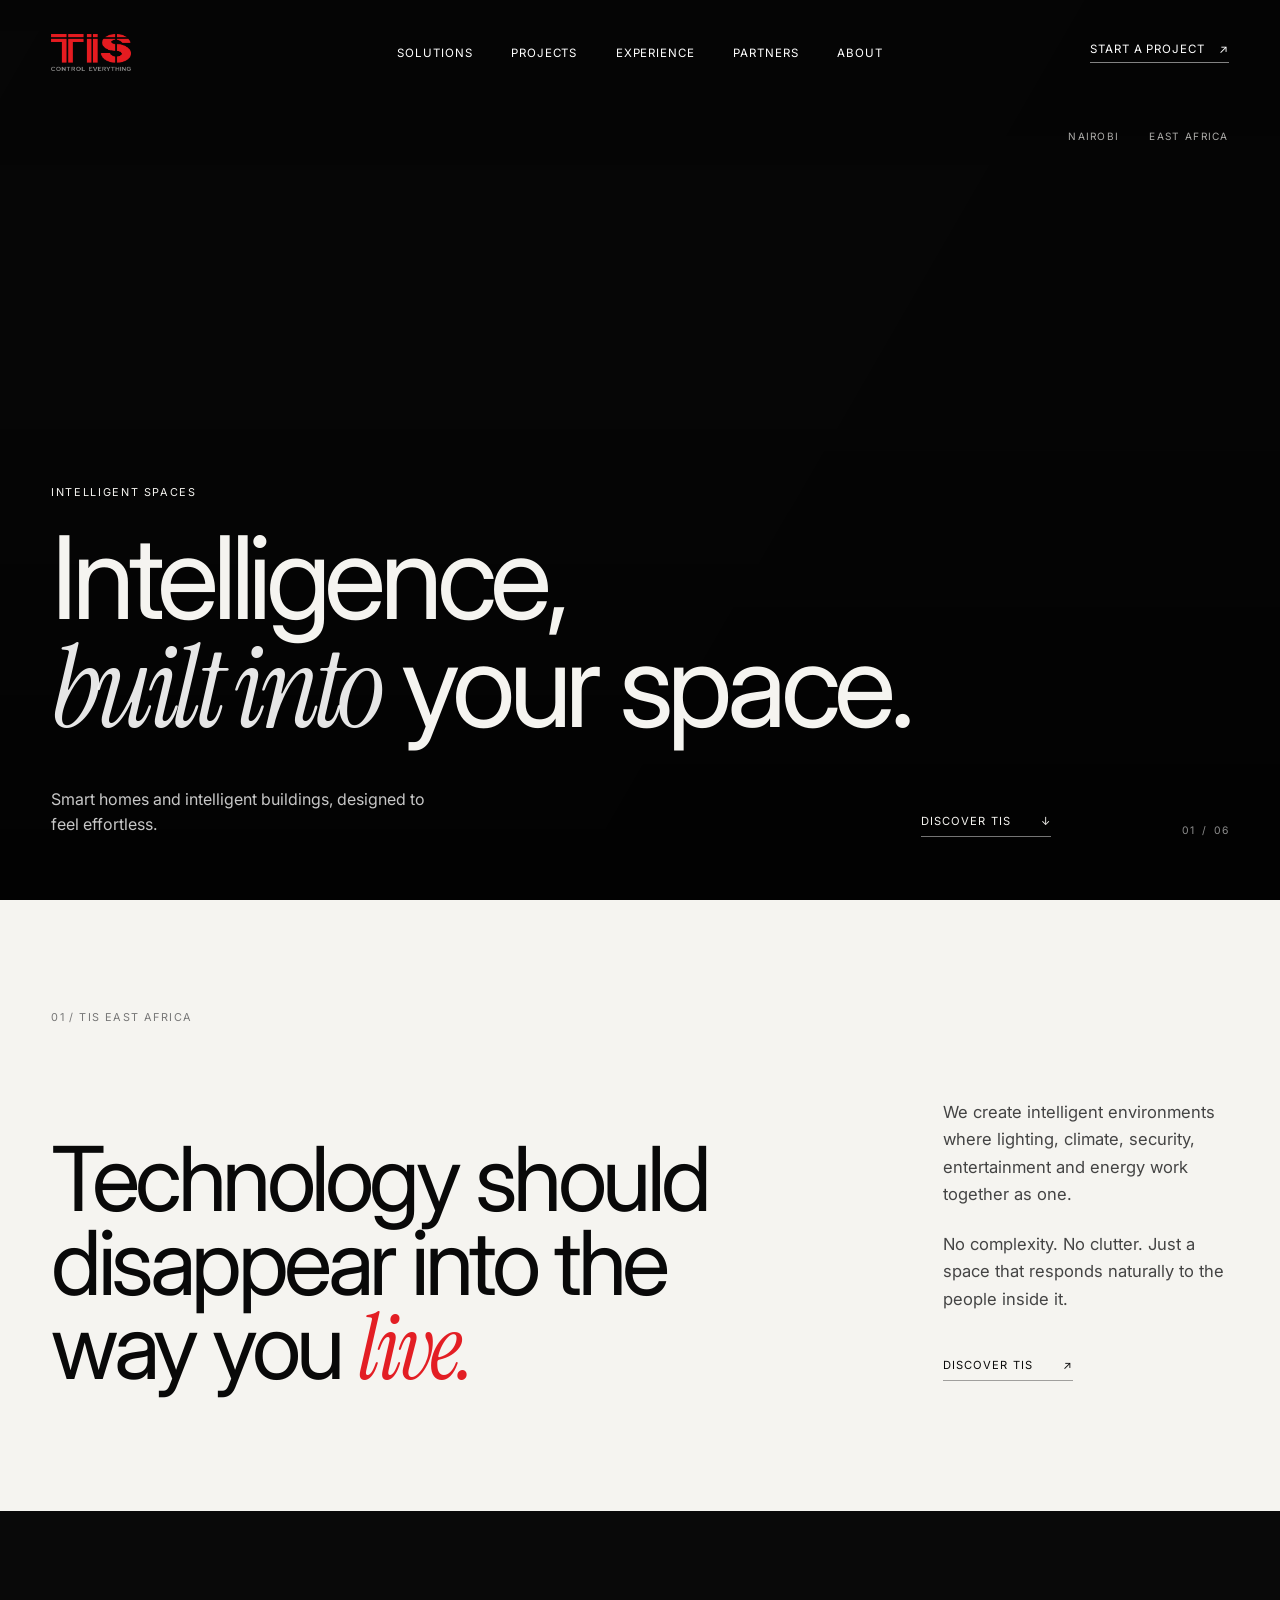
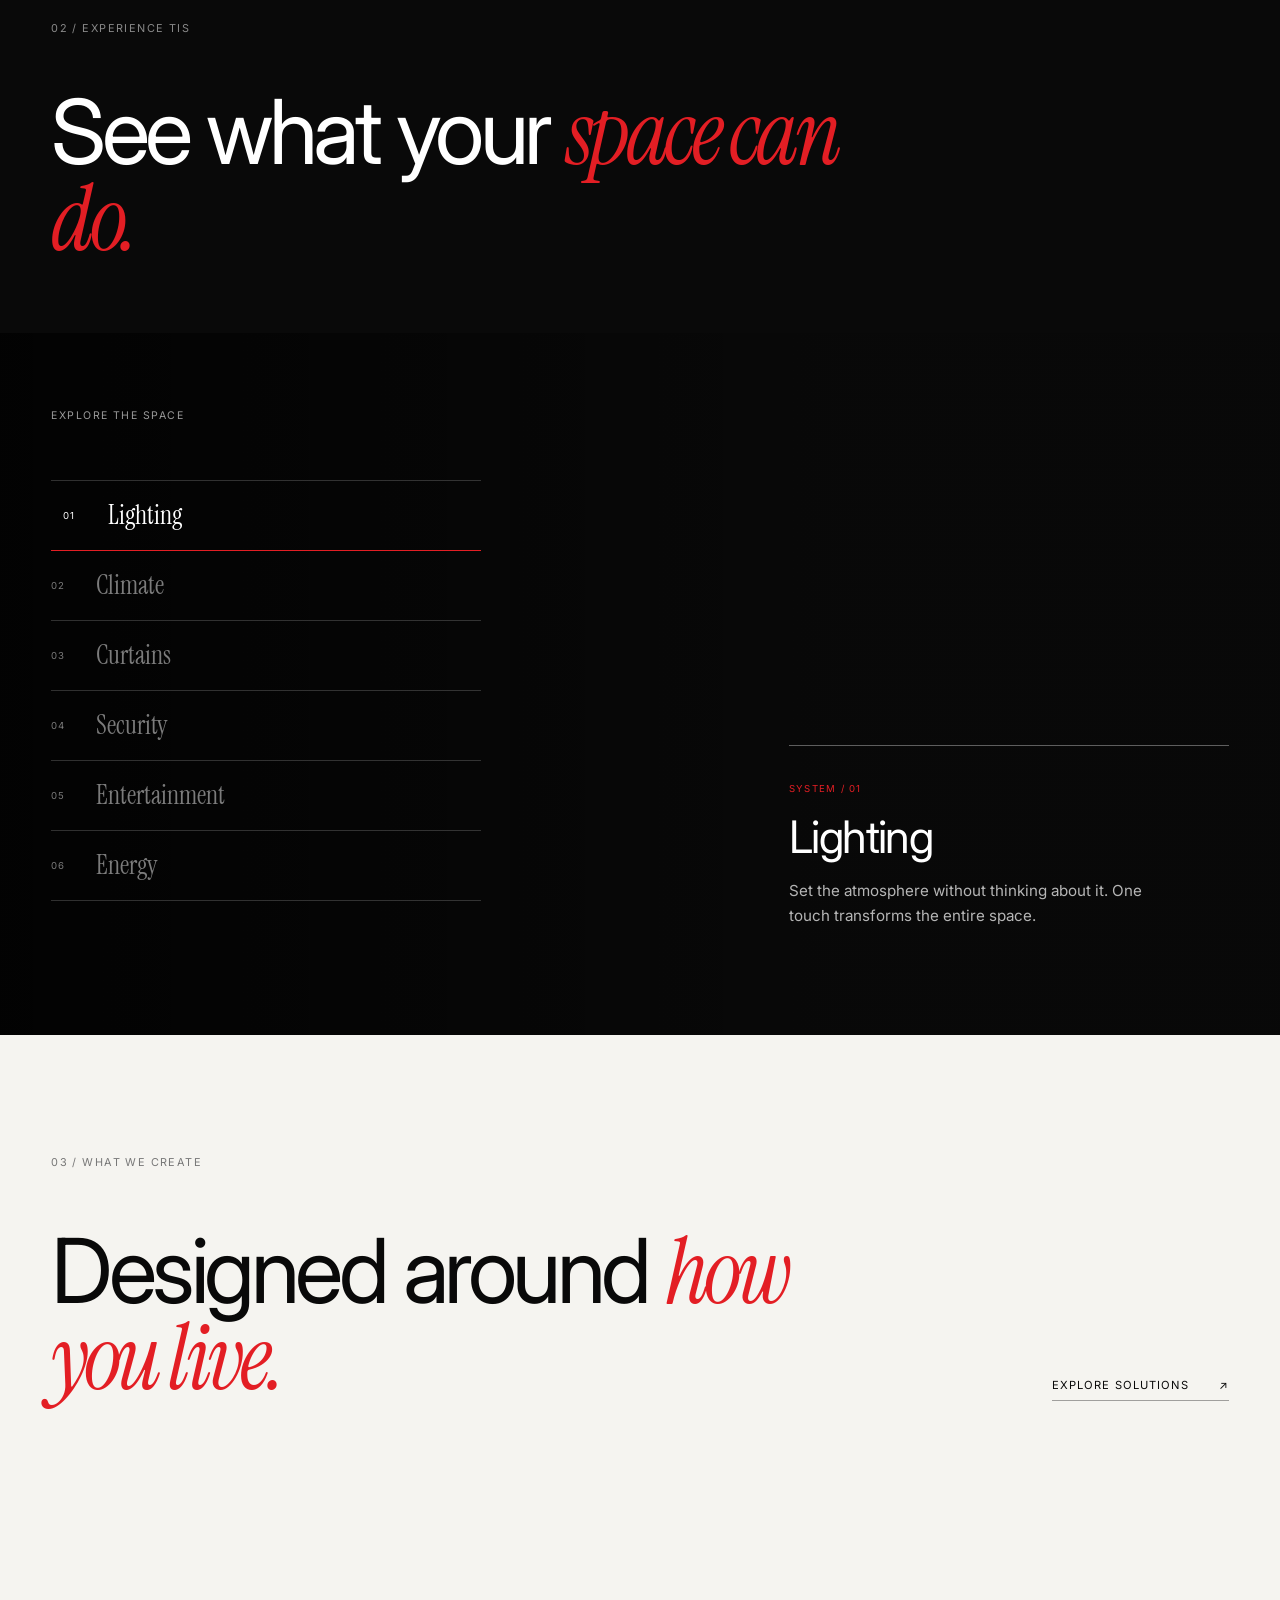
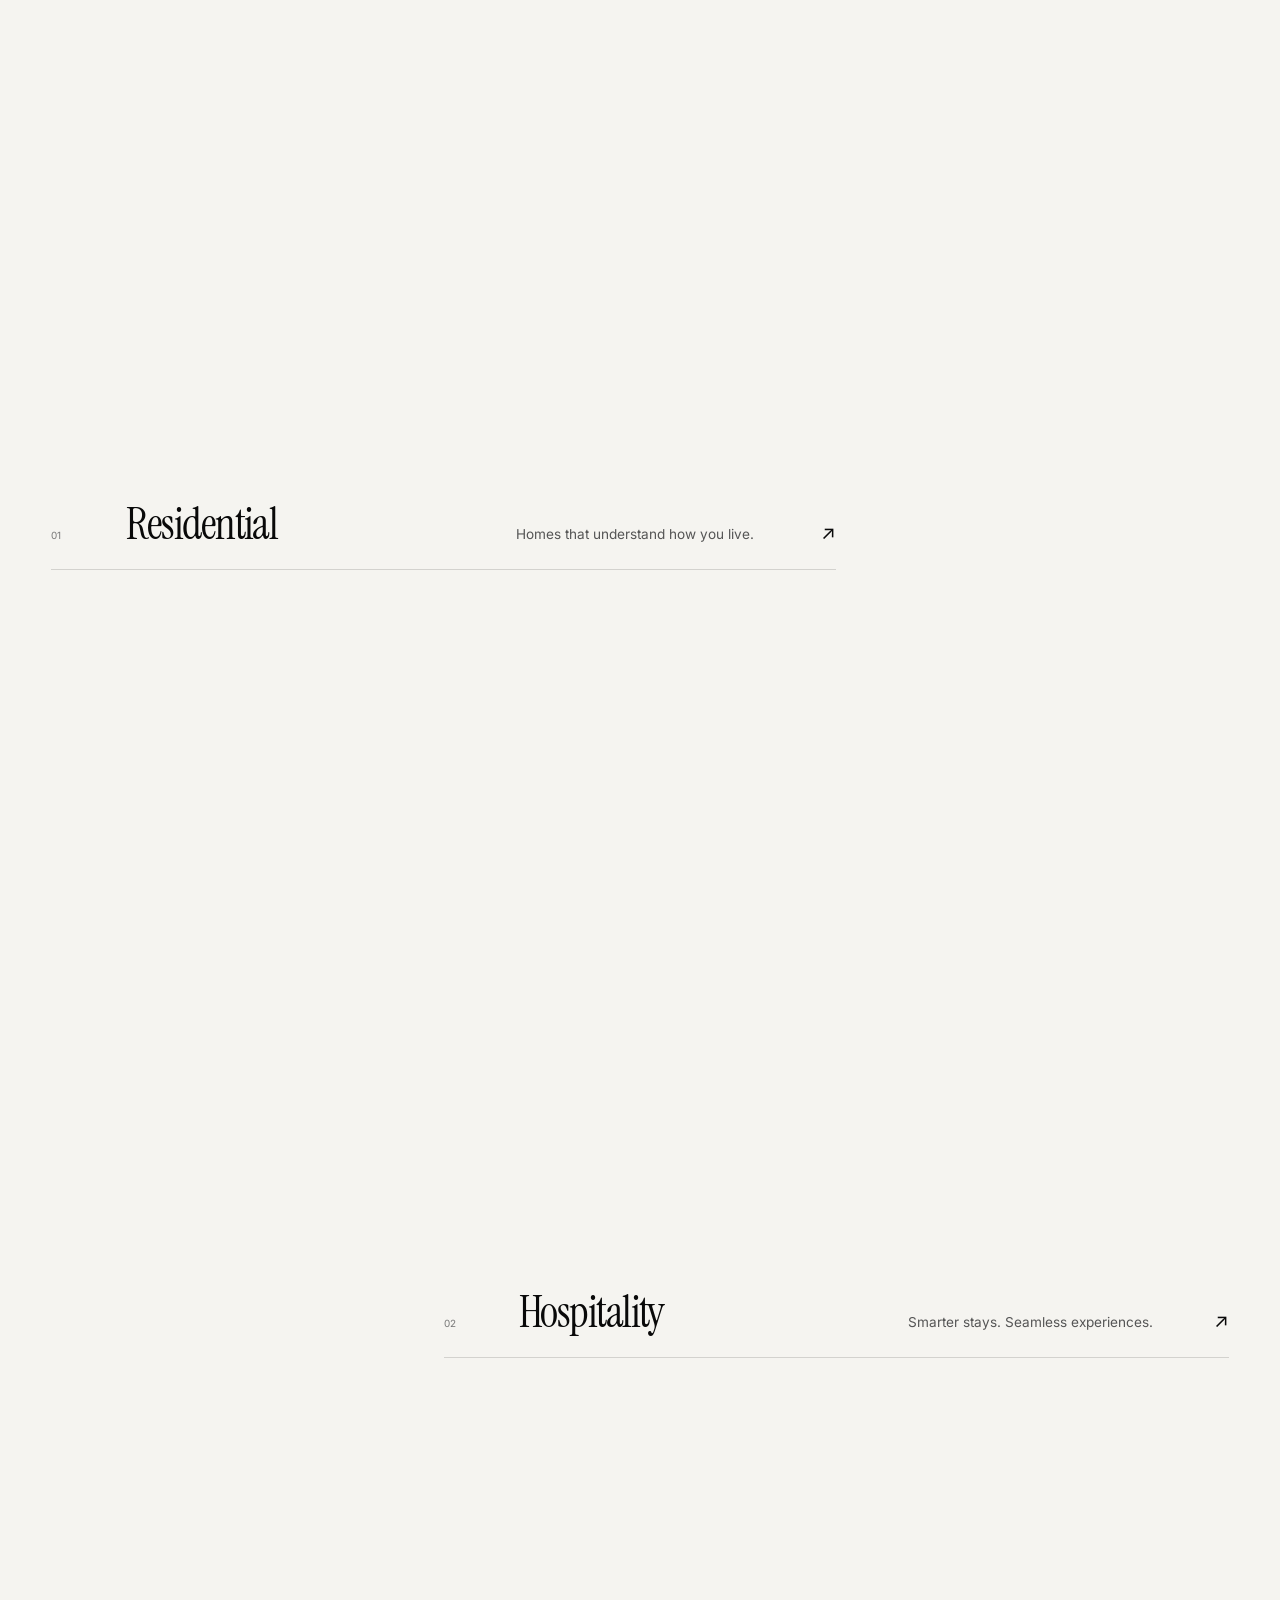
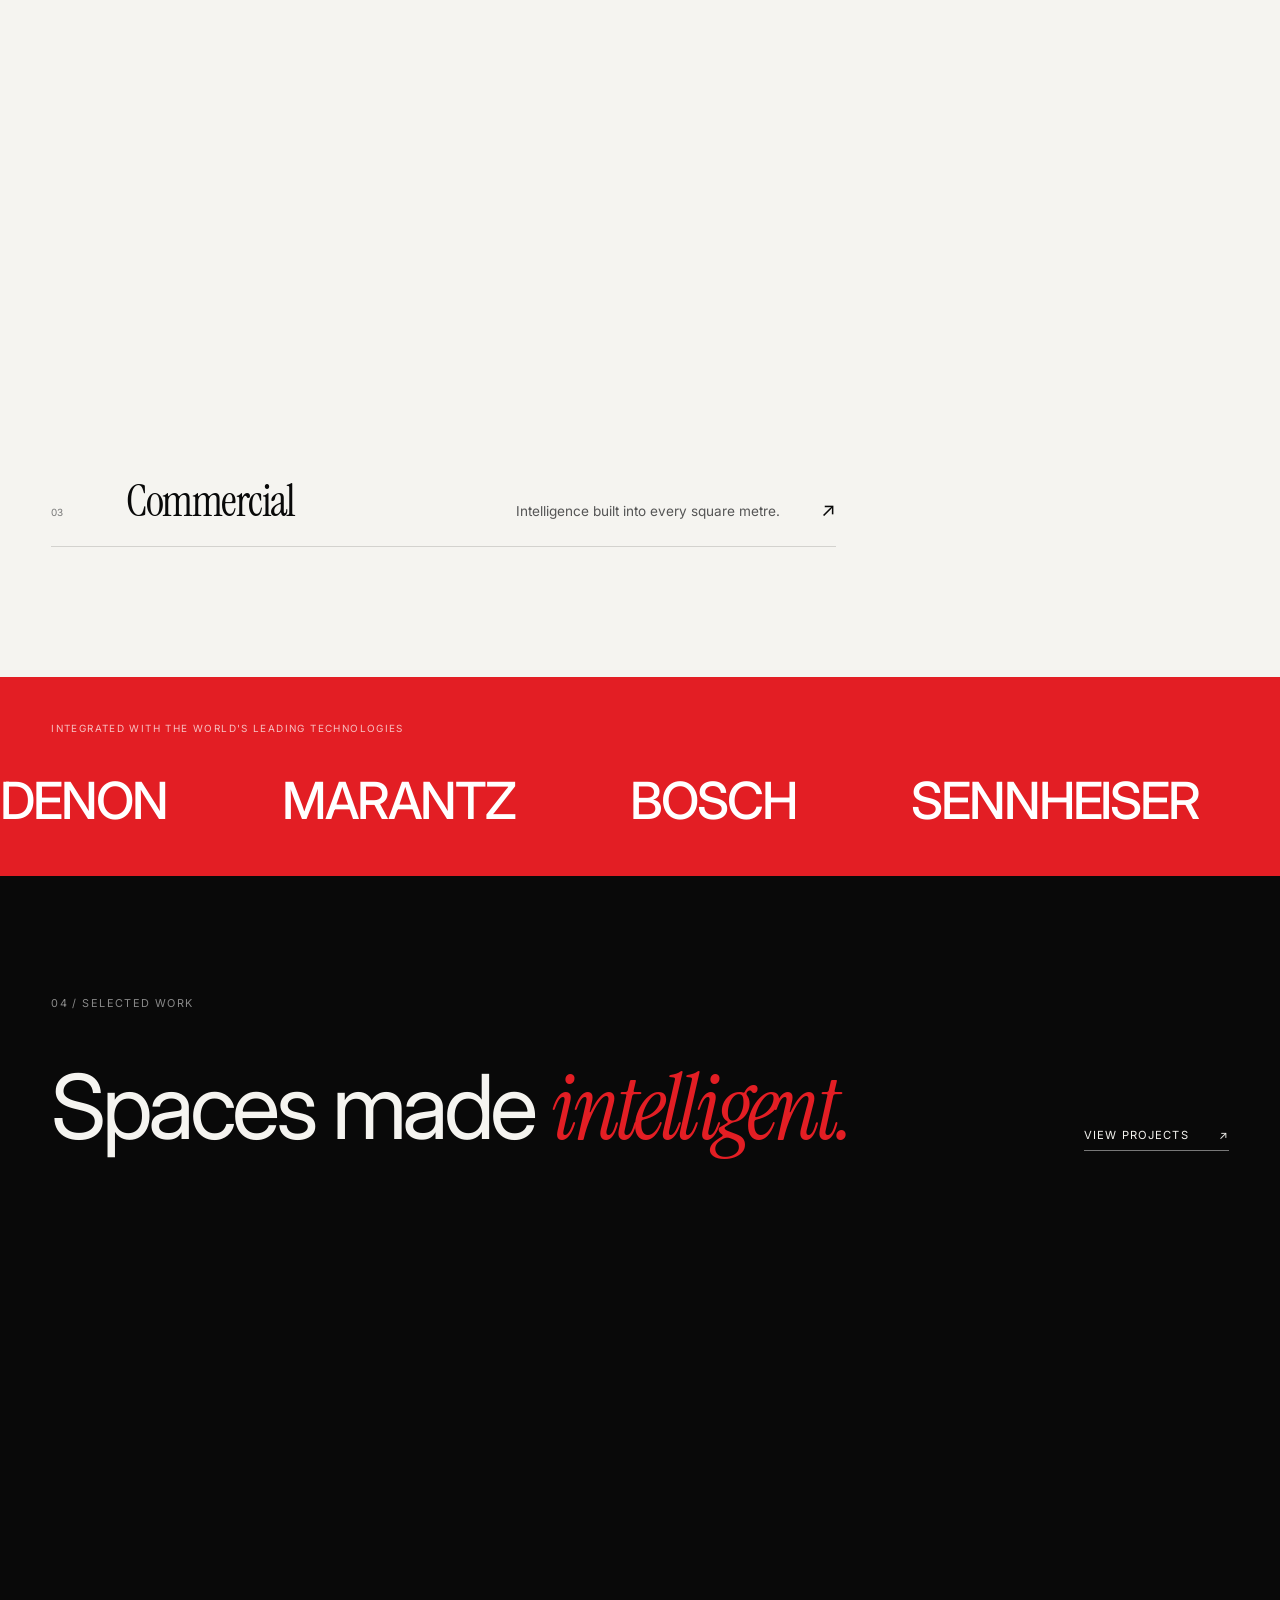
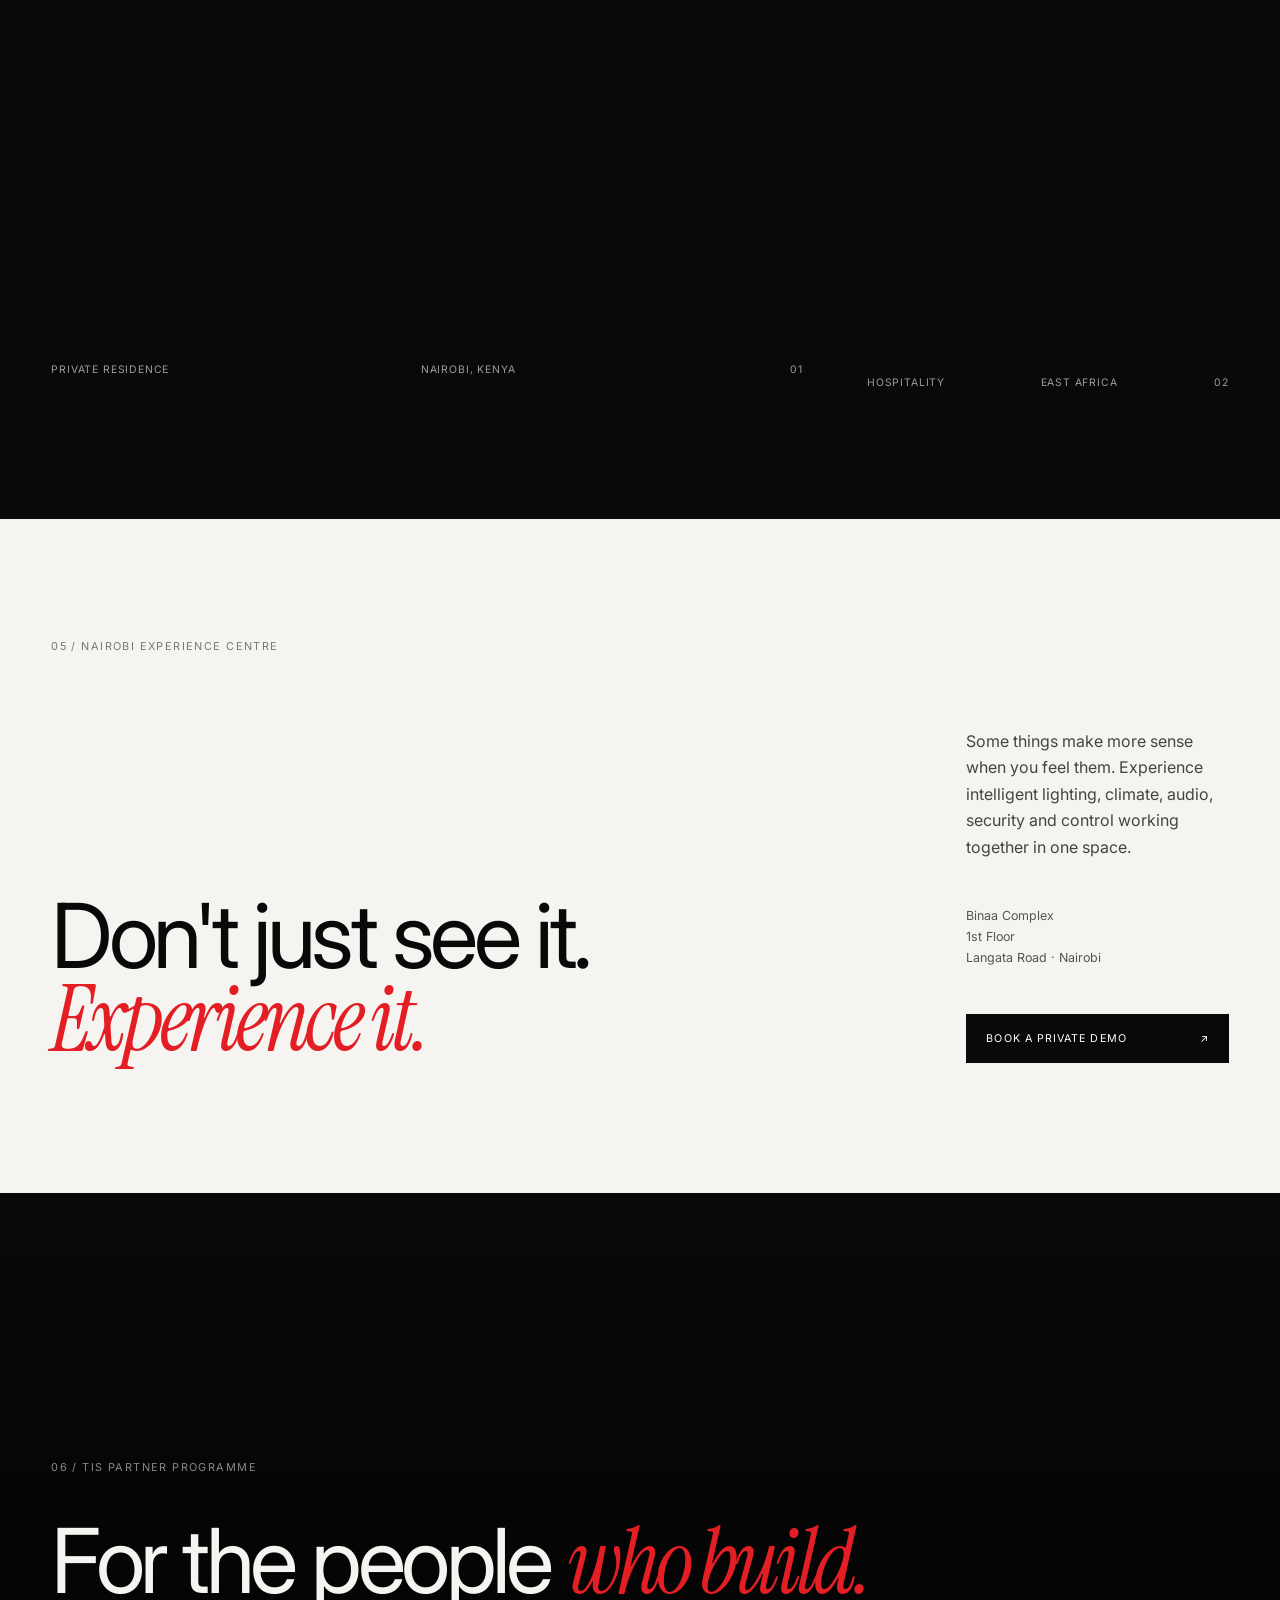
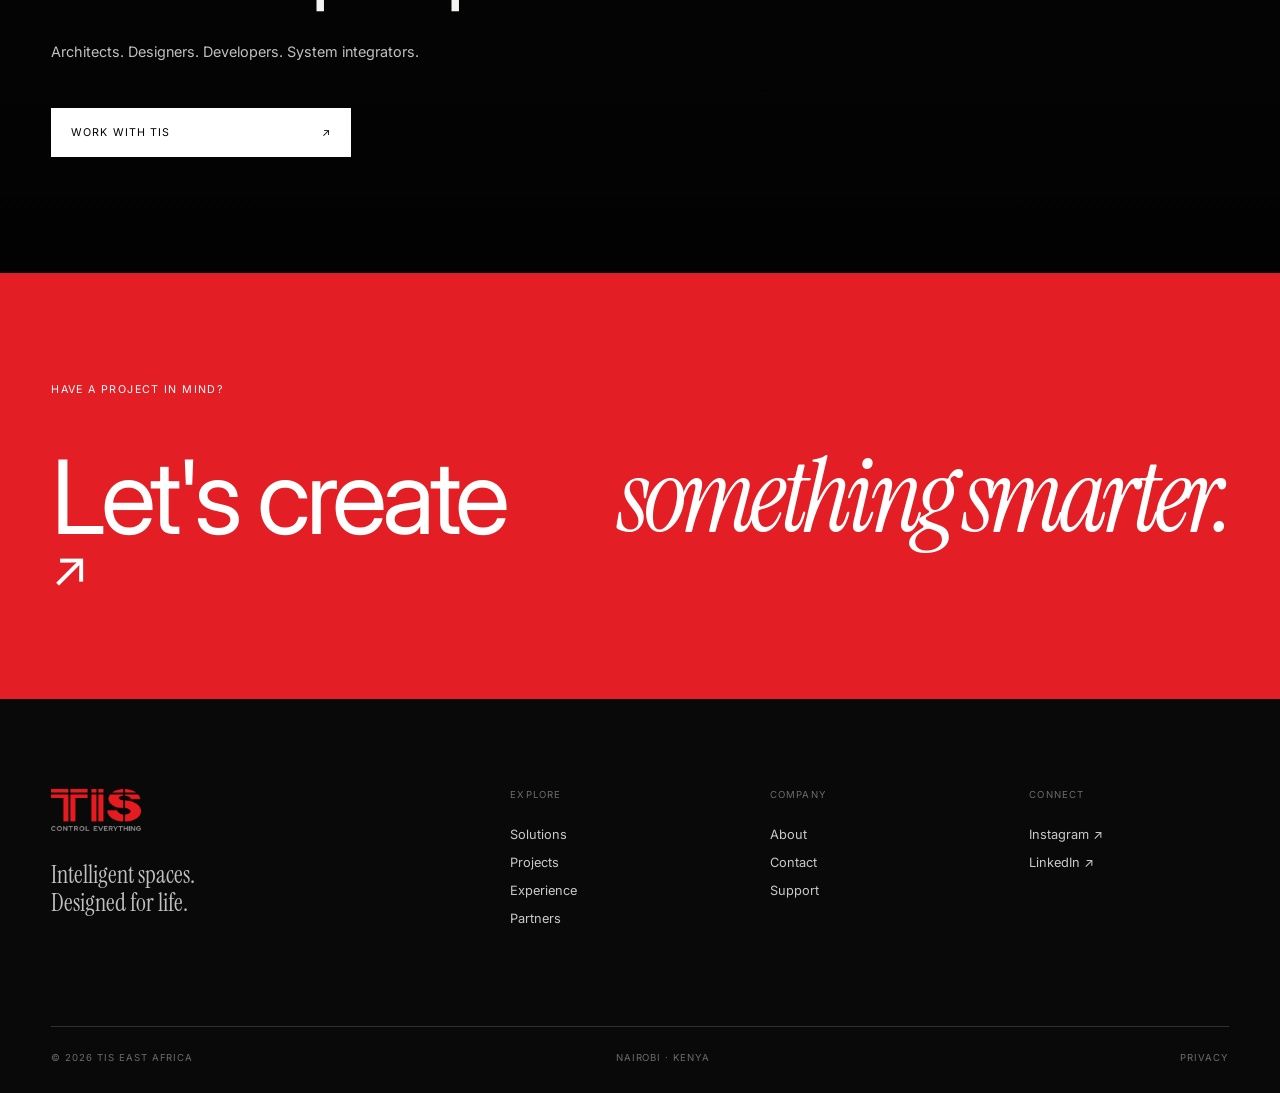
==== html/index.html @ 4579f1d5 "Initial TIS website for review" ====
<!DOCTYPE html>
<html lang="en">

<head>
    <meta charset="UTF-8">
    <meta name="viewport" content="width=device-width, initial-scale=1.0">

    <meta name="description"
        content="TIS East Africa creates intelligent homes, hotels and commercial spaces through seamless smart automation.">

    <title>TIS East Africa — Intelligent Spaces</title>

    <link rel="preconnect" href="https://fonts.googleapis.com">
    <link rel="preconnect" href="https://fonts.gstatic.com" crossorigin>

    <link
        href="https://fonts.googleapis.com/css2?family=Instrument+Serif:ital@0;1&family=Inter:wght@300;400;500;600&display=swap"
        rel="stylesheet">

    <link rel="stylesheet" href="../css/style.css">
</head>

<body>

    <!-- =========================================
         NAVIGATION
    ========================================== -->

    <header class="site-header">

        <a href="index.html" class="brand" aria-label="TIS East Africa home">
            <img src="../images/TIS-Logo.png" alt="TIS">
        </a>

        <nav class="desktop-nav" aria-label="Main navigation">
            <a href="solutions.html">Solutions</a>
            <a href="#projects">Projects</a>
            <a href="#experience">Experience</a>
            <a href="partner.html">Partners</a>
            <a href="about.html">About</a>
        </nav>

        <a href="contact.html" class="nav-contact">
            Start a project
            <span>↗</span>
        </a>

        <button class="menu-button" aria-label="Open menu">
            <span></span>
            <span></span>
        </button>

    </header>


    <main>

        <!-- =========================================
             HERO
        ========================================== -->

        <section class="hero">

            <div class="hero-media">
                <!-- We add the final architectural video/image next -->
            </div>

            <div class="hero-shade"></div>

            <div class="hero-top-label">
                <span>Nairobi</span>
                <span>East Africa</span>
            </div>

            <div class="hero-content">

                <p class="section-tag light">
                    Intelligent spaces
                </p>

                <h1>
                    Intelligence,<br>
                    <em>built into</em> your space.
                </h1>

                <div class="hero-bottom">

                    <p>
                        Smart homes and intelligent buildings,
                        designed to feel effortless.
                    </p>

                    <a href="#intro" class="text-link light-link">
                        Discover TIS
                        <span>↓</span>
                    </a>

                </div>

            </div>

            <div class="hero-index">
                <span>01</span>
                <span>/</span>
                <span>06</span>
            </div>

        </section>


        <!-- =========================================
             INTRO
        ========================================== -->

        <section class="intro section-light" id="intro">

            <div class="section-number">
                01 / TIS EAST AFRICA
            </div>

            <div class="intro-grid">

                <div class="intro-title">
                    <h2>
                        Technology should
                        disappear into the
                        way you <em>live.</em>
                    </h2>
                </div>

                <div class="intro-copy">

                    <p>
                        We create intelligent environments where lighting,
                        climate, security, entertainment and energy work
                        together as one.
                    </p>

                    <p>
                        No complexity. No clutter. Just a space that responds
                        naturally to the people inside it.
                    </p>

                    <a href="about.html" class="text-link dark-link">
                        Discover TIS
                        <span>↗</span>
                    </a>

                </div>

            </div>

        </section>


        <!-- =========================================
             INTERACTIVE EXPERIENCE
        ========================================== -->

        <section class="experience" id="experience">

            <div class="experience-heading">

                <div class="section-number light-number">
                    02 / EXPERIENCE TIS
                </div>

                <h2>
                    See what your
                    <em>space can do.</em>
                </h2>

            </div>

            <div class="experience-stage">

                <div class="experience-background"></div>

                <div class="experience-overlay"></div>

                <div class="experience-interface">

                    <p class="interface-label">
                        Explore the space
                    </p>

                    <div class="system-selector">

                        <button class="system active" data-system="lighting">
                            <span class="system-number">01</span>
                            <span class="system-name">Lighting</span>
                        </button>

                        <button class="system" data-system="climate">
                            <span class="system-number">02</span>
                            <span class="system-name">Climate</span>
                        </button>

                        <button class="system" data-system="curtains">
                            <span class="system-number">03</span>
                            <span class="system-name">Curtains</span>
                        </button>

                        <button class="system" data-system="security">
                            <span class="system-number">04</span>
                            <span class="system-name">Security</span>
                        </button>

                        <button class="system" data-system="entertainment">
                            <span class="system-number">05</span>
                            <span class="system-name">Entertainment</span>
                        </button>

                        <button class="system" data-system="energy">
                            <span class="system-number">06</span>
                            <span class="system-name">Energy</span>
                        </button>

                    </div>

                    <div class="system-info">

                        <span class="system-status">
                            SYSTEM / 01
                        </span>

                        <h3 id="system-title">
                            Lighting
                        </h3>

                        <p id="system-description">
                            Set the atmosphere without thinking about it.
                            One touch transforms the entire space.
                        </p>

                    </div>

                </div>

            </div>

        </section>


        <!-- =========================================
             SOLUTIONS
        ========================================== -->

        <section class="solutions section-light">

            <div class="section-number">
                03 / WHAT WE CREATE
            </div>

            <div class="solutions-heading">

                <h2>
                    Designed around
                    <em>how you live.</em>
                </h2>

                <a href="solutions.html" class="text-link dark-link">
                    Explore solutions
                    <span>↗</span>
                </a>

            </div>


            <div class="solution-list">

                <a href="solutions.html#residential" class="solution-item">

                    <div class="solution-image residential-image"></div>

                    <div class="solution-meta">
                        <span>01</span>

                        <h3>Residential</h3>

                        <p>
                            Homes that understand how you live.
                        </p>

                        <span class="solution-arrow">↗</span>
                    </div>

                </a>


                <a href="solutions.html#hospitality" class="solution-item offset">

                    <div class="solution-image hospitality-image"></div>

                    <div class="solution-meta">
                        <span>02</span>

                        <h3>Hospitality</h3>

                        <p>
                            Smarter stays. Seamless experiences.
                        </p>

                        <span class="solution-arrow">↗</span>
                    </div>

                </a>


                <a href="solutions.html#commercial" class="solution-item">

                    <div class="solution-image commercial-image"></div>

                    <div class="solution-meta">
                        <span>03</span>

                        <h3>Commercial</h3>

                        <p>
                            Intelligence built into every square metre.
                        </p>

                        <span class="solution-arrow">↗</span>
                    </div>

                </a>

            </div>

        </section>


        <!-- =========================================
             PARTNER MARQUEE
        ========================================== -->

        <section class="partner-strip">

            <div class="partner-label">
                Integrated with the world's leading technologies
            </div>

            <div class="marquee">

                <div class="marquee-track">

                    <span>DENON</span>
                    <span>MARANTZ</span>
                    <span>BOSCH</span>
                    <span>SENNHEISER</span>
                    <span>SAMSUNG</span>
                    <span>EXTRON</span>

                    <span>DENON</span>
                    <span>MARANTZ</span>
                    <span>BOSCH</span>
                    <span>SENNHEISER</span>
                    <span>SAMSUNG</span>
                    <span>EXTRON</span>

                </div>

            </div>

        </section>


        <!-- =========================================
             PROJECTS
        ========================================== -->

        <section class="projects" id="projects">

            <div class="projects-header">

                <div>
                    <div class="section-number light-number">
                        04 / SELECTED WORK
                    </div>

                    <h2>
                        Spaces made
                        <em>intelligent.</em>
                    </h2>
                </div>

                <a href="#" class="text-link light-link">
                    View projects
                    <span>↗</span>
                </a>

            </div>


            <div class="project-grid">

                <article class="project-card project-large">

                    <div class="project-image project-one"></div>

                    <div class="project-details">
                        <span>Private Residence</span>
                        <span>Nairobi, Kenya</span>
                        <span>01</span>
                    </div>

                </article>


                <article class="project-card">

                    <div class="project-image project-two"></div>

                    <div class="project-details">
                        <span>Hospitality</span>
                        <span>East Africa</span>
                        <span>02</span>
                    </div>

                </article>

            </div>

        </section>


        <!-- =========================================
             EXPERIENCE CENTRE CTA
        ========================================== -->

        <section class="visit section-light">

            <div class="visit-label">
                05 / NAIROBI EXPERIENCE CENTRE
            </div>

            <div class="visit-content">

                <h2>
                    Don't just see it.
                    <em>Experience it.</em>
                </h2>

                <div class="visit-details">

                    <p>
                        Some things make more sense when you feel them.
                        Experience intelligent lighting, climate, audio,
                        security and control working together in one space.
                    </p>

                    <div class="address">
                        <span>Binaa Complex</span>
                        <span>1st Floor</span>
                        <span>Langata Road · Nairobi</span>
                    </div>

                    <a href="contact.html" class="button-dark">
                        Book a private demo
                        <span>↗</span>
                    </a>

                </div>

            </div>

        </section>


        <!-- =========================================
             PARTNER PROGRAMME
        ========================================== -->

        <section class="partner-cta">

            <div class="partner-cta-bg"></div>
            <div class="partner-cta-shade"></div>

            <div class="partner-cta-content">

                <div class="section-number light-number">
                    06 / TIS PARTNER PROGRAMME
                </div>

                <h2>
                    For the people
                    <em>who build.</em>
                </h2>

                <p>
                    Architects. Designers. Developers.
                    System integrators.
                </p>

                <a href="partner.html" class="button-light">
                    Work with TIS
                    <span>↗</span>
                </a>

            </div>

        </section>


        <!-- =========================================
             FINAL CTA
        ========================================== -->

        <section class="final-cta">

            <p>Have a project in mind?</p>

            <a href="contact.html">
                Let's create
                <em>something smarter.</em>
                <span>↗</span>
            </a>

        </section>

    </main>


    <!-- =========================================
         FOOTER
    ========================================== -->

    <footer>

        <div class="footer-top">

            <div class="footer-brand">
                <img src="../images/TIS-Logo.png" alt="TIS">

                <p>
                    Intelligent spaces.<br>
                    Designed for life.
                </p>
            </div>

            <div class="footer-column">
                <span>Explore</span>

                <a href="solutions.html">Solutions</a>
                <a href="#projects">Projects</a>
                <a href="#experience">Experience</a>
                <a href="partner.html">Partners</a>
            </div>

            <div class="footer-column">
                <span>Company</span>

                <a href="about.html">About</a>
                <a href="contact.html">Contact</a>
                <a href="support.html">Support</a>
            </div>

            <div class="footer-column">
                <span>Connect</span>

                <a href="#">Instagram ↗</a>
                <a href="#">LinkedIn ↗</a>
            </div>

        </div>

        <div class="footer-bottom">

            <span>© 2026 TIS East Africa</span>

            <span>Nairobi · Kenya</span>

            <a href="#">Privacy</a>

        </div>

    </footer>


    <script src="../js/script.js"></script>

</body>

</html>
---- css/style.css ----
/* =========================================================
   TIS EAST AFRICA
   Main Stylesheet
========================================================= */

:root {
    --red: #e31e24;
    --black: #090909;
    --charcoal: #121212;
    --white: #f5f4f0;
    --pure-white: #ffffff;
    --grey: #999b98;
    --line-dark: rgba(0, 0, 0, 0.14);
    --line-light: rgba(255, 255, 255, 0.16);

    --serif: "Instrument Serif", Georgia, serif;
    --sans: "Inter", Arial, sans-serif;

    --page-padding: clamp(24px, 4vw, 72px);
}


/* =========================================================
   RESET
========================================================= */

* {
    margin: 0;
    padding: 0;
    box-sizing: border-box;
}

html {
    scroll-behavior: smooth;
}

body {
    background: var(--black);
    color: var(--white);
    font-family: var(--sans);
    font-weight: 400;
    overflow-x: hidden;
}

a {
    color: inherit;
    text-decoration: none;
}

button {
    font: inherit;
}

img {
    display: block;
    max-width: 100%;
}

::selection {
    background: var(--red);
    color: white;
}


/* =========================================================
   TYPOGRAPHY
========================================================= */

h1,
h2,
h3 {
    font-weight: 400;
    line-height: 0.94;
}

h1 {
    font-size: clamp(4.4rem, 9vw, 10rem);
    letter-spacing: -0.055em;
}

h2 {
    font-size: clamp(3.6rem, 7vw, 8rem);
    letter-spacing: -0.05em;
}

h3 {
    font-size: clamp(2rem, 3.5vw, 4.5rem);
    letter-spacing: -0.035em;
}

h1 em,
h2 em,
h3 em,
.final-cta em {
    font-family: var(--serif);
    font-weight: 400;
}

.section-number {
    font-size: 0.68rem;
    text-transform: uppercase;
    letter-spacing: 0.13em;
    color: #777;
}

.light-number {
    color: rgba(255, 255, 255, 0.52);
}


/* =========================================================
   NAVIGATION
========================================================= */

.site-header {
    position: absolute;
    top: 0;
    left: 0;
    width: 100%;
    height: 105px;

    display: grid;
    grid-template-columns: 1fr auto 1fr;
    align-items: center;

    padding: 0 var(--page-padding);

    z-index: 100;
    color: white;
}

.brand {
    width: 80px;
    position: relative;
    z-index: 2;
}

.brand img {
    width: 100%;
    height: auto;
}

.desktop-nav {
    display: flex;
    align-items: center;
    gap: clamp(25px, 3vw, 48px);
}

.desktop-nav a,
.nav-contact {
    font-size: 0.72rem;
    text-transform: uppercase;
    letter-spacing: 0.08em;
}

.desktop-nav a {
    position: relative;
}

.desktop-nav a::after {
    content: "";
    position: absolute;
    left: 0;
    bottom: -6px;

    width: 100%;
    height: 1px;

    background: white;

    transform: scaleX(0);
    transform-origin: right;

    transition: transform 0.35s ease;
}

.desktop-nav a:hover::after {
    transform: scaleX(1);
    transform-origin: left;
}

.nav-contact {
    justify-self: end;

    display: flex;
    align-items: center;
    gap: 14px;

    padding-bottom: 6px;
    border-bottom: 1px solid rgba(255, 255, 255, 0.5);
}

.nav-contact span {
    transition: transform 0.3s ease;
}

.nav-contact:hover span {
    transform: translate(3px, -3px);
}

.menu-button {
    display: none;
}


/* =========================================================
   HERO
========================================================= */

.hero {
    position: relative;
    height: 100svh;
    min-height: 720px;

    display: flex;
    align-items: flex-end;

    overflow: hidden;
}

.hero-media {
    position: absolute;
    inset: 0;

    /*
        Temporary background.

        We'll replace this with your proper
        architectural hero image/video.
    */

    background:
        linear-gradient(120deg,
            rgba(0, 0, 0, 0.1),
            rgba(0, 0, 0, 0.3)),
        url("https://images.unsplash.com/photo-1600607687939-ce8a6c25118c?auto=format&fit=crop&w=2200&q=90");

    background-size: cover;
    background-position: center;

    transform: scale(1.04);

    animation: heroReveal 1.8s cubic-bezier(.22, .8, .24, 1) forwards;
}

@keyframes heroReveal {
    from {
        transform: scale(1.12);
        filter: brightness(0.5);
    }

    to {
        transform: scale(1.04);
        filter: brightness(1);
    }
}

.hero-shade {
    position: absolute;
    inset: 0;

    background:
        linear-gradient(to bottom,
            rgba(0, 0, 0, 0.28) 0%,
            rgba(0, 0, 0, 0.02) 35%,
            rgba(0, 0, 0, 0.65) 100%);
}

.hero-top-label {
    position: absolute;
    top: 130px;
    right: var(--page-padding);

    display: flex;
    gap: 30px;

    font-size: 0.63rem;
    text-transform: uppercase;
    letter-spacing: 0.13em;

    opacity: 0.7;
}

.hero-content {
    position: relative;
    z-index: 2;

    width: 100%;
    padding:
        0 var(--page-padding) clamp(50px, 7vh, 90px);
}

.section-tag {
    margin-bottom: 24px;

    font-size: 0.68rem;
    text-transform: uppercase;
    letter-spacing: 0.15em;
}

.hero h1 {
    max-width: 1200px;
}

.hero h1 em {
    color: rgba(255, 255, 255, 0.9);
}

.hero-bottom {
    margin-top: clamp(30px, 5vh, 70px);

    display: flex;
    align-items: flex-end;
    justify-content: space-between;

    max-width: 1000px;
}

.hero-bottom p {
    width: min(390px, 100%);

    font-size: clamp(1rem, 1.25vw, 1.25rem);
    line-height: 1.55;

    color: rgba(255, 255, 255, 0.78);
}

.hero-index {
    position: absolute;
    right: var(--page-padding);
    bottom: clamp(50px, 7vh, 90px);

    z-index: 2;

    display: flex;
    gap: 7px;

    font-size: 0.65rem;
    letter-spacing: 0.1em;

    color: rgba(255, 255, 255, 0.55);
}


/* =========================================================
   LINKS
========================================================= */

.text-link {
    display: inline-flex;
    align-items: center;
    gap: 30px;

    width: fit-content;

    padding-bottom: 8px;

    font-size: 0.7rem;
    text-transform: uppercase;
    letter-spacing: 0.1em;

    border-bottom: 1px solid;
}

.text-link span {
    transition: transform 0.3s ease;
}

.text-link:hover span {
    transform: translate(4px, -3px);
}

.light-link {
    border-color: rgba(255, 255, 255, 0.45);
}

.dark-link {
    border-color: rgba(0, 0, 0, 0.35);
}


/* =========================================================
   LIGHT SECTION
========================================================= */

.section-light {
    background: var(--white);
    color: var(--black);
}


/* =========================================================
   INTRO
========================================================= */

.intro {
    padding:
        clamp(100px, 12vw, 190px) var(--page-padding);
}

.intro-grid {
    margin-top: clamp(80px, 10vw, 150px);

    display: grid;
    grid-template-columns: minmax(0, 1.6fr) minmax(280px, 0.6fr);

    gap: 10vw;
    align-items: end;
}

.intro-title h2 {
    max-width: 900px;
}

.intro-title em {
    color: var(--red);
}

.intro-copy {
    padding-bottom: 10px;
}

.intro-copy p {
    font-size: clamp(1rem, 1.3vw, 1.25rem);
    line-height: 1.65;

    color: #444;
}

.intro-copy p+p {
    margin-top: 22px;
}

.intro-copy .text-link {
    margin-top: 45px;
}


/* =========================================================
   INTERACTIVE EXPERIENCE
========================================================= */

.experience {
    padding-top: clamp(100px, 11vw, 180px);

    background: var(--black);
    color: white;
}

.experience-heading {
    padding: 0 var(--page-padding);
}

.experience-heading h2 {
    margin-top: clamp(50px, 6vw, 90px);
    margin-bottom: clamp(70px, 8vw, 120px);

    max-width: 850px;
}

.experience-heading em {
    color: var(--red);
}

.experience-stage {
    position: relative;

    height: min(850px, 85vh);
    min-height: 650px;

    overflow: hidden;
}

.experience-background {
    position: absolute;
    inset: 0;

    background:
        url("https://images.unsplash.com/photo-1600566753086-00f18fb6b3ea?auto=format&fit=crop&w=2200&q=90") center / cover no-repeat;

    transition:
        filter 0.8s ease,
        transform 1.2s cubic-bezier(.2, .8, .2, 1);

    transform: scale(1.02);
}

.experience-stage:hover .experience-background {
    transform: scale(1.045);
}

.experience-overlay {
    position: absolute;
    inset: 0;

    background:
        linear-gradient(90deg,
            rgba(0, 0, 0, 0.75),
            rgba(0, 0, 0, 0.08) 65%);
}

.experience-interface {
    position: relative;
    z-index: 2;

    height: 100%;

    padding: clamp(50px, 6vw, 90px) var(--page-padding);

    display: grid;
    grid-template-columns: minmax(280px, 0.7fr) 1fr;
    grid-template-rows: auto 1fr;
}

.interface-label {
    grid-column: 1 / -1;

    font-size: 0.66rem;
    text-transform: uppercase;
    letter-spacing: 0.14em;

    color: rgba(255, 255, 255, 0.6);
}

.system-selector {
    align-self: center;

    width: min(430px, 100%);
}

.system {
    width: 100%;

    display: grid;
    grid-template-columns: 45px 1fr;

    align-items: center;

    padding: 18px 0;

    color: rgba(255, 255, 255, 0.48);

    background: none;
    border: 0;
    border-bottom: 1px solid rgba(255, 255, 255, 0.18);

    text-align: left;

    cursor: pointer;

    transition:
        color 0.35s ease,
        padding-left 0.35s ease;
}

.system:first-child {
    border-top: 1px solid rgba(255, 255, 255, 0.18);
}

.system:hover,
.system.active {
    color: white;
    padding-left: 12px;
}

.system.active {
    border-bottom-color: var(--red);
}

.system-number {
    font-size: 0.6rem;
    letter-spacing: 0.1em;
}

.system-name {
    font-family: var(--serif);
    font-size: clamp(1.5rem, 2vw, 2.3rem);
}

.system-info {
    align-self: end;
    justify-self: end;

    width: min(440px, 100%);

    padding: 30px 0;

    border-top: 1px solid rgba(255, 255, 255, 0.35);
}

.system-status {
    font-size: 0.6rem;
    text-transform: uppercase;
    letter-spacing: 0.13em;

    color: var(--red);
}

.system-info h3 {
    margin: 20px 0;
}

.system-info p {
    max-width: 380px;

    line-height: 1.65;
    font-size: 0.95rem;

    color: rgba(255, 255, 255, 0.7);
}


/* =========================================================
   SOLUTIONS
========================================================= */

.solutions {
    padding:
        clamp(110px, 13vw, 210px) var(--page-padding);
}

.solutions-heading {
    margin-top: clamp(55px, 7vw, 110px);

    display: flex;
    justify-content: space-between;
    align-items: flex-end;

    gap: 40px;
}

.solutions-heading h2 {
    max-width: 800px;
}

.solutions-heading em {
    color: var(--red);
}

.solution-list {
    margin-top: clamp(100px, 12vw, 180px);

    display: grid;
    grid-template-columns: repeat(12, 1fr);

    row-gap: clamp(100px, 12vw, 180px);
}

.solution-item {
    grid-column: 1 / 9;

    display: block;
}

.solution-item.offset {
    grid-column: 5 / 13;
}

.solution-image {
    height: clamp(430px, 55vw, 760px);

    background-size: cover;
    background-position: center;

    overflow: hidden;

    transition: transform 0.7s ease;
}

.solution-item:hover .solution-image {
    transform: scale(0.985);
}

.residential-image {
    background-image:
        url("https://images.unsplash.com/photo-1600607687920-4e2a09cf159d?auto=format&fit=crop&w=1800&q=90");
}

.hospitality-image {
    background-image:
        url("https://images.unsplash.com/photo-1566073771259-6a8506099945?auto=format&fit=crop&w=1800&q=90");
}

.commercial-image {
    background-image:
        url("https://images.unsplash.com/photo-1497366754035-f200968a6e72?auto=format&fit=crop&w=1800&q=90");
}

.solution-meta {
    display: grid;
    grid-template-columns: 50px 1.3fr 1fr auto;

    align-items: baseline;

    gap: 25px;

    padding: 24px 0;

    border-bottom: 1px solid var(--line-dark);
}

.solution-meta>span:first-child {
    font-size: 0.62rem;
    color: #777;
}

.solution-meta h3 {
    font-family: var(--serif);
    font-size: clamp(2rem, 3.4vw, 4rem);
}

.solution-meta p {
    font-size: 0.85rem;
    line-height: 1.5;

    color: #555;
}

.solution-arrow {
    font-size: 1.2rem;

    transition: transform 0.3s ease;
}

.solution-item:hover .solution-arrow {
    transform: translate(5px, -5px);
}


/* =========================================================
   PARTNER MARQUEE
========================================================= */

.partner-strip {
    padding: 45px 0;

    background: var(--red);
    color: white;

    overflow: hidden;
}

.partner-label {
    padding: 0 var(--page-padding) 35px;

    font-size: 0.62rem;
    text-transform: uppercase;
    letter-spacing: 0.14em;

    opacity: 0.72;
}

.marquee {
    width: 100%;
    overflow: hidden;
}

.marquee-track {
    width: max-content;

    display: flex;
    align-items: center;
    gap: clamp(70px, 9vw, 160px);

    animation: marquee 25s linear infinite;
}

.marquee-track span {
    font-family: var(--sans);
    font-size: clamp(1.8rem, 4vw, 4.5rem);
    font-weight: 500;
    letter-spacing: -0.04em;

    white-space: nowrap;
}

@keyframes marquee {
    from {
        transform: translateX(0);
    }

    to {
        transform: translateX(-50%);
    }
}


/* =========================================================
   PROJECTS
========================================================= */

.projects {
    padding:
        clamp(110px, 13vw, 210px) var(--page-padding);

    background: var(--black);
}

.projects-header {
    display: flex;
    align-items: flex-end;
    justify-content: space-between;

    gap: 40px;
}

.projects-header h2 {
    margin-top: clamp(50px, 6vw, 90px);

    max-width: 800px;
}

.projects-header em {
    color: var(--red);
}

.project-grid {
    margin-top: clamp(100px, 11vw, 170px);

    display: grid;
    grid-template-columns: 1.35fr 0.65fr;

    gap: clamp(30px, 5vw, 80px);
    align-items: start;
}

.project-card:nth-child(2) {
    margin-top: clamp(100px, 13vw, 220px);
}

.project-image {
    width: 100%;

    background-size: cover;
    background-position: center;

    transition:
        transform 0.7s ease,
        filter 0.7s ease;
}

.project-large .project-image {
    height: clamp(550px, 65vw, 900px);
}

.project-card:not(.project-large) .project-image {
    height: clamp(430px, 50vw, 680px);
}

.project-one {
    background-image:
        url("https://images.unsplash.com/photo-1600607688969-a5bfcd646154?auto=format&fit=crop&w=1800&q=90");
}

.project-two {
    background-image:
        url("https://images.unsplash.com/photo-1618221195710-dd6b41faaea6?auto=format&fit=crop&w=1500&q=90");
}

.project-card:hover .project-image {
    transform: scale(0.985);
    filter: brightness(0.88);
}

.project-details {
    display: grid;
    grid-template-columns: 1fr 1fr auto;

    gap: 20px;

    padding-top: 18px;

    font-size: 0.65rem;
    text-transform: uppercase;
    letter-spacing: 0.08em;

    color: rgba(255, 255, 255, 0.6);
}


/* =========================================================
   EXPERIENCE CENTRE
========================================================= */

.visit {
    padding:
        clamp(110px, 13vw, 210px) var(--page-padding);
}

.visit-label {
    font-size: 0.68rem;
    text-transform: uppercase;
    letter-spacing: 0.13em;

    color: #777;
}

.visit-content {
    margin-top: clamp(80px, 9vw, 150px);

    display: grid;
    grid-template-columns: 1.5fr 0.5fr;

    gap: 10vw;
    align-items: end;
}

.visit-content h2 {
    max-width: 900px;
}

.visit-content em {
    display: block;
    color: var(--red);
}

.visit-details p {
    font-size: 1rem;
    line-height: 1.65;

    color: #444;
}

.address {
    margin: 45px 0;

    display: flex;
    flex-direction: column;

    font-size: 0.78rem;
    line-height: 1.7;

    color: #555;
}


/* =========================================================
   BUTTONS
========================================================= */

.button-dark,
.button-light {
    display: flex;
    justify-content: space-between;
    align-items: center;

    width: 100%;

    padding: 18px 20px;

    font-size: 0.67rem;
    text-transform: uppercase;
    letter-spacing: 0.1em;

    transition:
        background 0.3s ease,
        color 0.3s ease;
}

.button-dark {
    background: var(--black);
    color: white;
}

.button-dark:hover {
    background: var(--red);
}

.button-light {
    background: white;
    color: black;
}

.button-light:hover {
    background: var(--red);
    color: white;
}


/* =========================================================
   PARTNER CTA
========================================================= */

.partner-cta {
    position: relative;

    min-height: 800px;

    display: flex;
    align-items: flex-end;

    overflow: hidden;
}

.partner-cta-bg {
    position: absolute;
    inset: 0;

    background:
        url("https://images.unsplash.com/photo-1600566753190-17f0baa2a6c3?auto=format&fit=crop&w=2200&q=90") center / cover no-repeat;

    transition: transform 1.2s ease;
}

.partner-cta:hover .partner-cta-bg {
    transform: scale(1.025);
}

.partner-cta-shade {
    position: absolute;
    inset: 0;

    background:
        linear-gradient(to top,
            rgba(0, 0, 0, 0.8),
            rgba(0, 0, 0, 0.1));
}

.partner-cta-content {
    position: relative;
    z-index: 2;

    width: min(1000px, 100%);

    padding:
        100px var(--page-padding) clamp(70px, 9vw, 130px);
}

.partner-cta-content h2 {
    margin: 45px 0 35px;
}

.partner-cta-content em {
    color: var(--red);
}

.partner-cta-content p {
    margin-bottom: 45px;

    font-size: 0.9rem;
    line-height: 1.6;

    color: rgba(255, 255, 255, 0.75);
}

.partner-cta-content .button-light {
    width: min(300px, 100%);
}


/* =========================================================
   FINAL CTA
========================================================= */

.final-cta {
    padding:
        clamp(100px, 12vw, 180px) var(--page-padding);

    background: var(--red);
    color: white;
}

.final-cta>p {
    margin-bottom: 55px;

    font-size: 0.67rem;
    text-transform: uppercase;
    letter-spacing: 0.13em;
}

.final-cta>a {
    display: grid;
    grid-template-columns: 1fr auto;

    align-items: end;

    font-size: clamp(3.5rem, 8vw, 9rem);
    line-height: 0.9;
    letter-spacing: -0.055em;
}

.final-cta>a em {
    display: block;
}

.final-cta>a>span {
    font-family: var(--sans);
    font-size: clamp(2rem, 4vw, 4rem);

    transition: transform 0.35s ease;
}

.final-cta>a:hover>span {
    transform: translate(10px, -10px);
}


/* =========================================================
   FOOTER
========================================================= */

footer {
    padding:
        90px var(--page-padding) 30px;

    background: var(--black);
    color: white;
}

.footer-top {
    display: grid;
    grid-template-columns: 2fr repeat(3, 1fr);

    gap: 60px;

    padding-bottom: 100px;
}

.footer-brand img {
    width: 90px;
}

.footer-brand p {
    margin-top: 30px;

    font-family: var(--serif);
    font-size: 1.5rem;
    line-height: 1.15;

    color: rgba(255, 255, 255, 0.75);
}

.footer-column {
    display: flex;
    flex-direction: column;
    gap: 13px;
}

.footer-column>span {
    margin-bottom: 14px;

    font-size: 0.6rem;
    text-transform: uppercase;
    letter-spacing: 0.12em;

    color: rgba(255, 255, 255, 0.4);
}

.footer-column a {
    width: fit-content;

    font-size: 0.8rem;

    color: rgba(255, 255, 255, 0.78);

    transition: color 0.25s ease;
}

.footer-column a:hover {
    color: var(--red);
}

.footer-bottom {
    padding-top: 25px;

    display: grid;
    grid-template-columns: 1fr 1fr auto;

    border-top: 1px solid var(--line-light);

    font-size: 0.6rem;
    text-transform: uppercase;
    letter-spacing: 0.1em;

    color: rgba(255, 255, 255, 0.4);
}


/* =========================================================
   RESPONSIVE
========================================================= */

@media (max-width: 900px) {

    .site-header {
        height: 85px;

        display: flex;
        justify-content: space-between;
    }

    .desktop-nav,
    .nav-contact {
        display: none;
    }

    .brand {
        width: 65px;
    }

    .menu-button {
        display: flex;
        flex-direction: column;
        gap: 7px;

        width: 32px;

        background: none;
        border: none;

        cursor: pointer;
    }

    .menu-button span {
        width: 100%;
        height: 1px;

        background: white;
    }


    /* HERO */

    .hero {
        min-height: 680px;
    }

    .hero-top-label {
        display: none;
    }

    .hero-content {
        padding-bottom: 45px;
    }

    .hero h1 {
        font-size: clamp(4rem, 16vw, 7rem);
    }

    .hero-bottom {
        align-items: flex-start;
        flex-direction: column;

        gap: 35px;
    }

    .hero-index {
        display: none;
    }


    /* INTRO */

    .intro-grid {
        grid-template-columns: 1fr;
        gap: 65px;
    }

    .intro-copy {
        max-width: 500px;
    }


    /* EXPERIENCE */

    .experience-stage {
        min-height: 760px;
        height: auto;
    }

    .experience-interface {
        min-height: 760px;

        grid-template-columns: 1fr;
        grid-template-rows: auto 1fr auto;

        gap: 40px;
    }

    .system-selector {
        align-self: center;
    }

    .system-info {
        justify-self: start;
    }


    /* SOLUTIONS */

    .solutions-heading {
        align-items: flex-start;
        flex-direction: column;
    }

    .solution-item,
    .solution-item.offset {
        grid-column: 1 / -1;
    }

    .solution-meta {
        grid-template-columns: 35px 1fr auto;
    }

    .solution-meta p {
        display: none;
    }


    /* PROJECTS */

    .projects-header {
        align-items: flex-start;
        flex-direction: column;
    }

    .project-grid {
        grid-template-columns: 1fr;
    }

    .project-card:nth-child(2) {
        margin-top: 50px;
    }


    /* VISIT */

    .visit-content {
        grid-template-columns: 1fr;
        gap: 70px;
    }

    .visit-details {
        max-width: 500px;
    }


    /* FOOTER */

    .footer-top {
        grid-template-columns: 1fr 1fr;
    }

    .footer-brand {
        grid-column: 1 / -1;
        margin-bottom: 40px;
    }

}


@media (max-width: 600px) {

    :root {
        --page-padding: 20px;
    }

    h2 {
        font-size: clamp(3.3rem, 16vw, 5rem);
    }

    .hero h1 {
        font-size: clamp(3.8rem, 17vw, 5.5rem);
    }

    .intro,
    .solutions,
    .projects,
    .visit {
        padding-top: 100px;
        padding-bottom: 100px;
    }

    .experience {
        padding-top: 100px;
    }

    .experience-heading h2 {
        margin-bottom: 70px;
    }

    .solution-image {
        height: 430px;
    }

    .solution-meta h3 {
        font-size: 2.2rem;
    }

    .project-large .project-image,
    .project-card:not(.project-large) .project-image {
        height: 500px;
    }

    .partner-cta {
        min-height: 700px;
    }

    .final-cta>a {
        grid-template-columns: 1fr;
        gap: 40px;

        font-size: clamp(3.5rem, 15vw, 5.5rem);
    }

    .footer-top {
        grid-template-columns: 1fr 1fr;

        gap: 50px 30px;
    }

    .footer-bottom {
        grid-template-columns: 1fr;

        gap: 12px;
    }

}
/* =========================================================
   DESKTOP — TIGHTER VERTICAL RHYTHM
   Keeps the design, removes unnecessary scrolling
========================================================= */

@media (min-width: 901px) {

    /* Intro */
    .intro {
        padding-top: 110px;
        padding-bottom: 120px;
    }

    .intro-grid {
        margin-top: 75px;
    }


    /* Experience heading */
    .experience {
        padding-top: 110px;
    }

    .experience-heading h2 {
        margin-top: 55px;
        margin-bottom: 70px;
    }

    .experience-stage {
        height: 78vh;
        min-height: 620px;
        max-height: 760px;
    }


    /* Solutions */
    .solutions {
        padding-top: 120px;
        padding-bottom: 130px;
    }

    .solutions-heading {
        margin-top: 60px;
    }

    .solution-list {
        margin-top: 90px;
        row-gap: 110px;
    }

    .solution-image {
        height: clamp(420px, 46vw, 650px);
    }


    /* Projects */
    .projects {
        padding-top: 120px;
        padding-bottom: 130px;
    }

    .projects-header h2 {
        margin-top: 55px;
    }

    .project-grid {
        margin-top: 90px;
    }

    .project-large .project-image {
        height: clamp(500px, 55vw, 760px);
    }

    .project-card:not(.project-large) .project-image {
        height: clamp(400px, 43vw, 600px);
    }


    /* Experience Centre */
    .visit {
        padding-top: 120px;
        padding-bottom: 130px;
    }

    .visit-content {
        margin-top: 75px;
    }


    /* Partner section */
    .partner-cta {
        min-height: 680px;
    }


    /* Final CTA */
    .final-cta {
        padding-top: 110px;
        padding-bottom: 110px;
    }

}
/* =========================================================
   TIS FLOATING NAVIGATION + FULL SCREEN MENU
   Desktop / Tablet / Mobile
========================================================= */


/* =========================================================
   FLOATING NAVIGATION
========================================================= */

.floating-nav {
    position: fixed;
    top: 26px;
    left: 28px;
    right: 28px;

    z-index: 900;

    display: flex;
    justify-content: space-between;
    align-items: flex-start;

    pointer-events: none;

    opacity: 0;
    visibility: hidden;

    transform: translateY(-10px);

    transition:
        opacity 0.4s ease,
        transform 0.4s ease,
        visibility 0.4s ease;
}


/* JS adds this after leaving hero */

.floating-nav.visible {
    opacity: 1;
    visibility: visible;
    transform: translateY(0);
}


/* slightly quieter while scrolling */

.floating-nav.quiet {
    opacity: 0.55;
}


/* =========================================================
   FLOATING TIS BUBBLE
========================================================= */

.floating-brand {
    position: relative;

    width: 94px;
    height: 94px;

    flex-shrink: 0;

    display: flex;
    flex-direction: column;
    align-items: center;
    justify-content: center;

    border-radius: 50%;

    /* intentionally opaque */
    background: #f5f4f0;

    border: 1px solid rgba(0, 0, 0, 0.10);

    box-shadow:
        0 12px 35px rgba(0, 0, 0, 0.10);

    pointer-events: auto;

    overflow: hidden;

    transition:
        transform 0.35s ease,
        background 0.35s ease,
        box-shadow 0.35s ease;
}


.floating-brand:hover {
    transform: scale(1.04);

    background: #ffffff;

    box-shadow:
        0 16px 45px rgba(0, 0, 0, 0.14);
}


.floating-brand img {
    width: 50px;
    height: auto;
}


.floating-brand span {
    margin-top: 4px;

    font-family: var(--sans);

    font-size: 0.31rem;
    line-height: 1.25;

    text-align: center;
    letter-spacing: 0.12em;

    color: rgba(0, 0, 0, 0.55);
}


/* =========================================================
   LITTLE LINE BELOW TIS
========================================================= */

.floating-line {
    position: absolute;

    top: 108px;
    left: 47px;

    width: 1px;
    height: 70px;

    background:
        linear-gradient(to bottom,
            rgba(0, 0, 0, 0.22),
            rgba(0, 0, 0, 0));

    pointer-events: none;
}


/* dark-section version */

.floating-nav:not(.on-light) .floating-line {
    background:
        linear-gradient(to bottom,
            rgba(255, 255, 255, 0.30),
            rgba(255, 255, 255, 0));
}


/* =========================================================
   FLOATING MENU BUBBLE
========================================================= */

.floating-menu-button {
    width: 64px;
    height: 64px;

    flex-shrink: 0;

    display: flex;
    flex-direction: column;
    justify-content: center;
    align-items: center;

    gap: 7px;

    border-radius: 50%;

    border: 1px solid rgba(255, 255, 255, 0.22);

    background: rgba(12, 12, 12, 0.34);

    backdrop-filter: blur(18px);
    -webkit-backdrop-filter: blur(18px);

    box-shadow:
        0 12px 35px rgba(0, 0, 0, 0.10),
        inset 0 1px 0 rgba(255, 255, 255, 0.08);

    cursor: pointer;

    pointer-events: auto;

    transition:
        transform 0.35s ease,
        background 0.35s ease,
        border-color 0.35s ease;
}


.floating-menu-button:hover {
    transform: scale(1.05);

    background: rgba(12, 12, 12, 0.55);
}


.floating-menu-button span {
    display: block;

    width: 22px;
    height: 1px;

    background: #ffffff;

    transition:
        width 0.3s ease,
        background 0.3s ease;
}


.floating-menu-button span:last-child {
    width: 14px;
    margin-left: 8px;
}


.floating-menu-button:hover span:last-child {
    width: 22px;
    margin-left: 0;
}


/* =========================================================
   MENU BUTTON OVER LIGHT SECTIONS
========================================================= */

.floating-nav.on-light .floating-menu-button {
    background: rgba(245, 244, 240, 0.82);

    border-color: rgba(0, 0, 0, 0.12);

    box-shadow:
        0 12px 35px rgba(0, 0, 0, 0.08),
        inset 0 1px 0 rgba(255, 255, 255, 0.8);
}


.floating-nav.on-light .floating-menu-button span {
    background: var(--black);
}


/* TIS stays opaque regardless of section */

.floating-nav.on-light .floating-brand,
.floating-nav:not(.on-light) .floating-brand {
    background: #f5f4f0;
}


/* =========================================================
   FULL SCREEN MENU
========================================================= */

.site-menu {
    position: fixed;
    inset: 0;

    z-index: 2000;

    width: 100%;
    height: 100svh;

    display: flex;
    flex-direction: column;

    padding:
        30px var(--page-padding) 28px;

    color: white;

    opacity: 0;
    visibility: hidden;

    pointer-events: none;

    overflow: hidden;

    transition:
        opacity 0.45s ease,
        visibility 0.45s ease;
}


/* dark glass background */

.menu-background {
    position: absolute;
    inset: 0;

    z-index: -2;

    background:
        linear-gradient(135deg,
            rgba(7, 7, 7, 0.94),
            rgba(17, 17, 17, 0.88));

    backdrop-filter: blur(26px);
    -webkit-backdrop-filter: blur(26px);
}


/* restrained TIS red glow */

.site-menu::after {
    content: "";

    position: absolute;

    right: -180px;
    bottom: -240px;

    width: 580px;
    height: 580px;

    z-index: -1;

    border-radius: 50%;

    background:
        radial-gradient(circle,
            rgba(227, 30, 36, 0.18) 0%,
            rgba(227, 30, 36, 0) 68%);

    pointer-events: none;
}


/* JS adds menu-open to body */

body.menu-open {
    overflow: hidden;
}


body.menu-open .site-menu {
    opacity: 1;
    visibility: visible;

    pointer-events: auto;
}


/* hide floating nav while menu is open */

body.menu-open .floating-nav {
    opacity: 0;
    visibility: hidden;

    pointer-events: none;
}


/* =========================================================
   MENU TOP
========================================================= */

.menu-top {
    position: relative;
    z-index: 2;

    flex-shrink: 0;

    display: flex;
    align-items: center;
    justify-content: space-between;
}


.menu-logo {
    display: block;

    width: 78px;
}


.menu-logo img {
    width: 100%;
    height: auto;
}


/* close bubble */

.menu-close {
    position: relative;

    width: 64px;
    height: 64px;

    flex-shrink: 0;

    border-radius: 50%;

    border:
        1px solid rgba(255, 255, 255, 0.20);

    background:
        rgba(255, 255, 255, 0.05);

    backdrop-filter: blur(14px);
    -webkit-backdrop-filter: blur(14px);

    cursor: pointer;

    transition:
        background 0.3s ease,
        transform 0.3s ease;
}


.menu-close:hover {
    background: var(--red);

    transform: rotate(5deg);
}


.menu-close span {
    position: absolute;

    top: 50%;
    left: 50%;

    width: 22px;
    height: 1px;

    background: white;
}


.menu-close span:first-child {
    transform:
        translate(-50%, -50%) rotate(45deg);
}


.menu-close span:last-child {
    transform:
        translate(-50%, -50%) rotate(-45deg);
}


/* =========================================================
   MENU MAIN CONTENT — DESKTOP
========================================================= */

.menu-content {
    position: relative;
    z-index: 2;

    flex: 1;

    width: 100%;
    max-width: 1500px;

    display: grid;

    grid-template-columns:
        minmax(100px, 0.3fr) minmax(440px, 1.2fr) minmax(230px, 0.45fr);

    gap: clamp(40px, 6vw, 110px);

    align-items: center;

    min-height: 0;
}


/* Explore label */

.menu-label {
    align-self: start;

    margin-top: 10vh;

    font-size: 0.62rem;

    text-transform: uppercase;

    letter-spacing: 0.14em;

    color:
        rgba(255, 255, 255, 0.38);
}


/* =========================================================
   MENU LINKS
========================================================= */

.menu-links {
    width: 100%;

    display: flex;
    flex-direction: column;
}


.menu-links a {
    width: 100%;

    display: grid;

    grid-template-columns:
        45px minmax(0, 1fr) auto;

    align-items: center;

    gap: 15px;

    padding: 11px 0;

    border-bottom:
        1px solid rgba(255, 255, 255, 0.14);

    opacity: 0;

    transform: translateY(18px);

    transition:
        opacity 0.45s ease,
        transform 0.45s ease,
        padding-left 0.3s ease,
        color 0.3s ease;
}


.menu-links a:first-child {
    border-top:
        1px solid rgba(255, 255, 255, 0.14);
}


/* stagger entrance */

body.menu-open .menu-links a {
    opacity: 1;
    transform: translateY(0);
}


body.menu-open .menu-links a:nth-child(1) {
    transition-delay: 0.07s;
}

body.menu-open .menu-links a:nth-child(2) {
    transition-delay: 0.11s;
}

body.menu-open .menu-links a:nth-child(3) {
    transition-delay: 0.15s;
}

body.menu-open .menu-links a:nth-child(4) {
    transition-delay: 0.19s;
}

body.menu-open .menu-links a:nth-child(5) {
    transition-delay: 0.23s;
}


.menu-links a:hover {
    padding-left: 10px;

    color: var(--red);
}


.menu-links a>span {
    font-size: 0.57rem;

    letter-spacing: 0.1em;

    color:
        rgba(255, 255, 255, 0.38);
}


.menu-links strong {
    min-width: 0;

    font-family: var(--serif);

    font-size:
        clamp(2.7rem, 4.6vw, 5.2rem);

    font-weight: 400;

    line-height: 0.92;

    letter-spacing: -0.035em;
}


.menu-links i {
    font-family: var(--sans);

    font-size: 0.9rem;

    font-style: normal;

    transition: transform 0.3s ease;
}


.menu-links a:hover i {
    transform: translate(4px, -4px);
}


/* =========================================================
   START PROJECT AREA
========================================================= */

.menu-contact {
    align-self: end;

    margin-bottom: 5vh;

    padding-top: 22px;

    border-top:
        1px solid rgba(255, 255, 255, 0.22);
}


.menu-contact p {
    margin-bottom: 20px;

    font-size: 0.72rem;

    line-height: 1.5;

    color:
        rgba(255, 255, 255, 0.45);
}


.menu-contact>a {
    display: flex;
    align-items: flex-end;
    justify-content: space-between;

    gap: 20px;

    font-family: var(--serif);

    font-size:
        clamp(1.6rem, 2.3vw, 2.7rem);

    line-height: 1;
}


.menu-contact>a span {
    font-family: var(--sans);

    font-size: 1rem;
}


/* =========================================================
   MENU FOOTER
========================================================= */

.menu-footer {
    position: relative;
    z-index: 2;

    flex-shrink: 0;

    display: flex;
    justify-content: space-between;
    align-items: center;

    gap: 30px;

    padding-top: 20px;

    border-top:
        1px solid rgba(255, 255, 255, 0.12);

    font-size: 0.57rem;

    text-transform: uppercase;

    letter-spacing: 0.1em;

    color:
        rgba(255, 255, 255, 0.40);
}


.menu-socials {
    display: flex;

    gap: 24px;
}


.menu-socials a {
    transition: color 0.25s ease;
}


.menu-socials a:hover {
    color: white;
}


/* =========================================================
   TABLET
   601px — 900px
========================================================= */

@media (max-width: 900px) {

    /* -----------------------------------------
       FLOATING CONTROLS
    ----------------------------------------- */

    .floating-nav {
        top: 18px;
        left: 18px;
        right: 18px;
    }


    .floating-brand {
        width: 76px;
        height: 76px;
    }


    .floating-brand img {
        width: 42px;
    }


    .floating-brand span {
        font-size: 0.27rem;
    }


    .floating-line {
        display: none;
    }


    .floating-menu-button {
        width: 58px;
        height: 58px;
    }


    /* -----------------------------------------
       FULL SCREEN MENU
    ----------------------------------------- */

    .site-menu {
        padding:
            22px var(--page-padding) 22px;
    }


    .menu-logo {
        width: 68px;
    }


    .menu-close {
        width: 58px;
        height: 58px;
    }


    .menu-content {
        grid-template-columns: 1fr;

        gap: 26px;

        align-content: center;

        padding:
            35px 0 25px;
    }


    .menu-label {
        display: none;
    }


    .menu-links {
        width: 100%;
    }


    .menu-links a {
        padding: 12px 0;
    }


    .menu-links strong {
        font-size:
            clamp(3rem, 8.5vw, 5rem);
    }


    .menu-contact {
        width: min(430px, 100%);

        align-self: start;

        margin:
            10px 0 0;
    }

}


/* =========================================================
   PHONE
   600px AND BELOW
========================================================= */

@media (max-width: 600px) {

    /* -----------------------------------------
       ORIGINAL HERO HEADER

       Keep logo left + simple menu right.
       No desktop links squeezed into phone.
    ----------------------------------------- */

    .site-header {
        height: 78px;

        padding:
            0 18px;
    }


    .site-header .brand {
        width: 58px;
    }


    .site-header .desktop-nav,
    .site-header .nav-contact {
        display: none;
    }


    .site-header .menu-button {
        display: flex;

        width: 28px;

        gap: 6px;
    }


    /* -----------------------------------------
       FLOATING CONTROLS
    ----------------------------------------- */

    .floating-nav {
        top: 14px;
        left: 14px;
        right: 14px;
    }


    .floating-brand {
        width: 64px;
        height: 64px;
    }


    .floating-brand img {
        width: 38px;
    }


    /* cleaner on tiny screens */

    .floating-brand span {
        display: none;
    }


    .floating-menu-button {
        width: 54px;
        height: 54px;

        gap: 6px;
    }


    .floating-menu-button span {
        width: 19px;
    }


    .floating-menu-button span:last-child {
        width: 12px;
        margin-left: 7px;
    }


    /* -----------------------------------------
       PHONE MENU
    ----------------------------------------- */

    .site-menu {
        padding:
            18px 20px 20px;
    }


    .menu-logo {
        width: 58px;
    }


    .menu-close {
        width: 54px;
        height: 54px;
    }


    .menu-content {
        display: flex;
        flex-direction: column;
        justify-content: center;

        gap: 28px;

        padding:
            30px 0 20px;
    }


    .menu-links {
        width: 100%;
    }


    .menu-links a {
        grid-template-columns:
            30px minmax(0, 1fr) 22px;

        gap: 10px;

        padding:
            13px 0;
    }


    .menu-links a>span {
        font-size: 0.52rem;
    }


    .menu-links strong {
        font-size:
            clamp(2.6rem, 12vw, 4rem);

        line-height: 0.92;
    }


    .menu-links i {
        font-size: 0.75rem;
    }


    /*
        Remove secondary project pitch on phone.
        Main navigation stays clean and spacious.
    */

    .menu-contact {
        display: none;
    }


    .menu-footer {
        flex-direction: column;

        align-items: flex-start;

        gap: 16px;

        padding-top: 16px;
    }


    .menu-socials {
        flex-wrap: wrap;

        gap:
            10px 18px;
    }

}


/* =========================================================
   VERY SMALL PHONES
========================================================= */

@media (max-width: 380px) {

    .menu-links strong {
        font-size: 2.45rem;
    }


    .menu-links a {
        padding:
            11px 0;
    }


    .menu-footer {
        font-size: 0.52rem;
    }

}
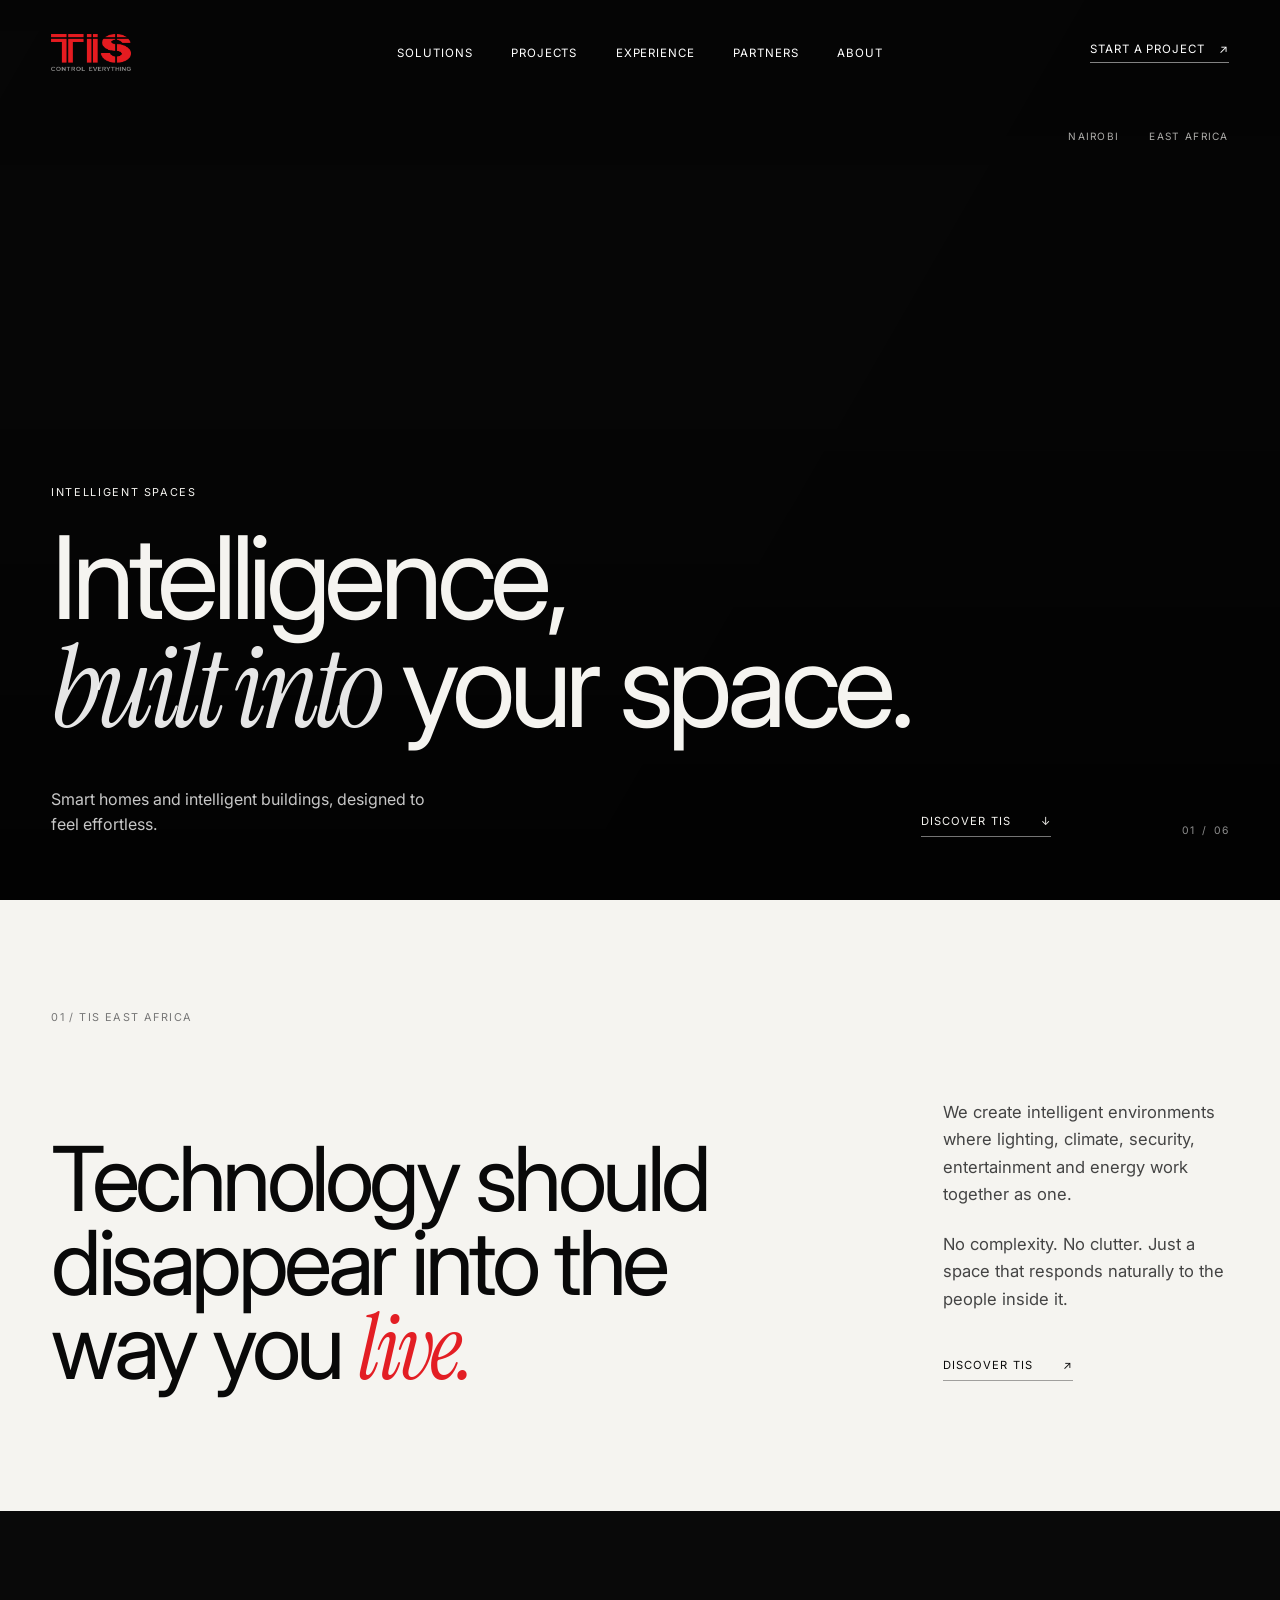
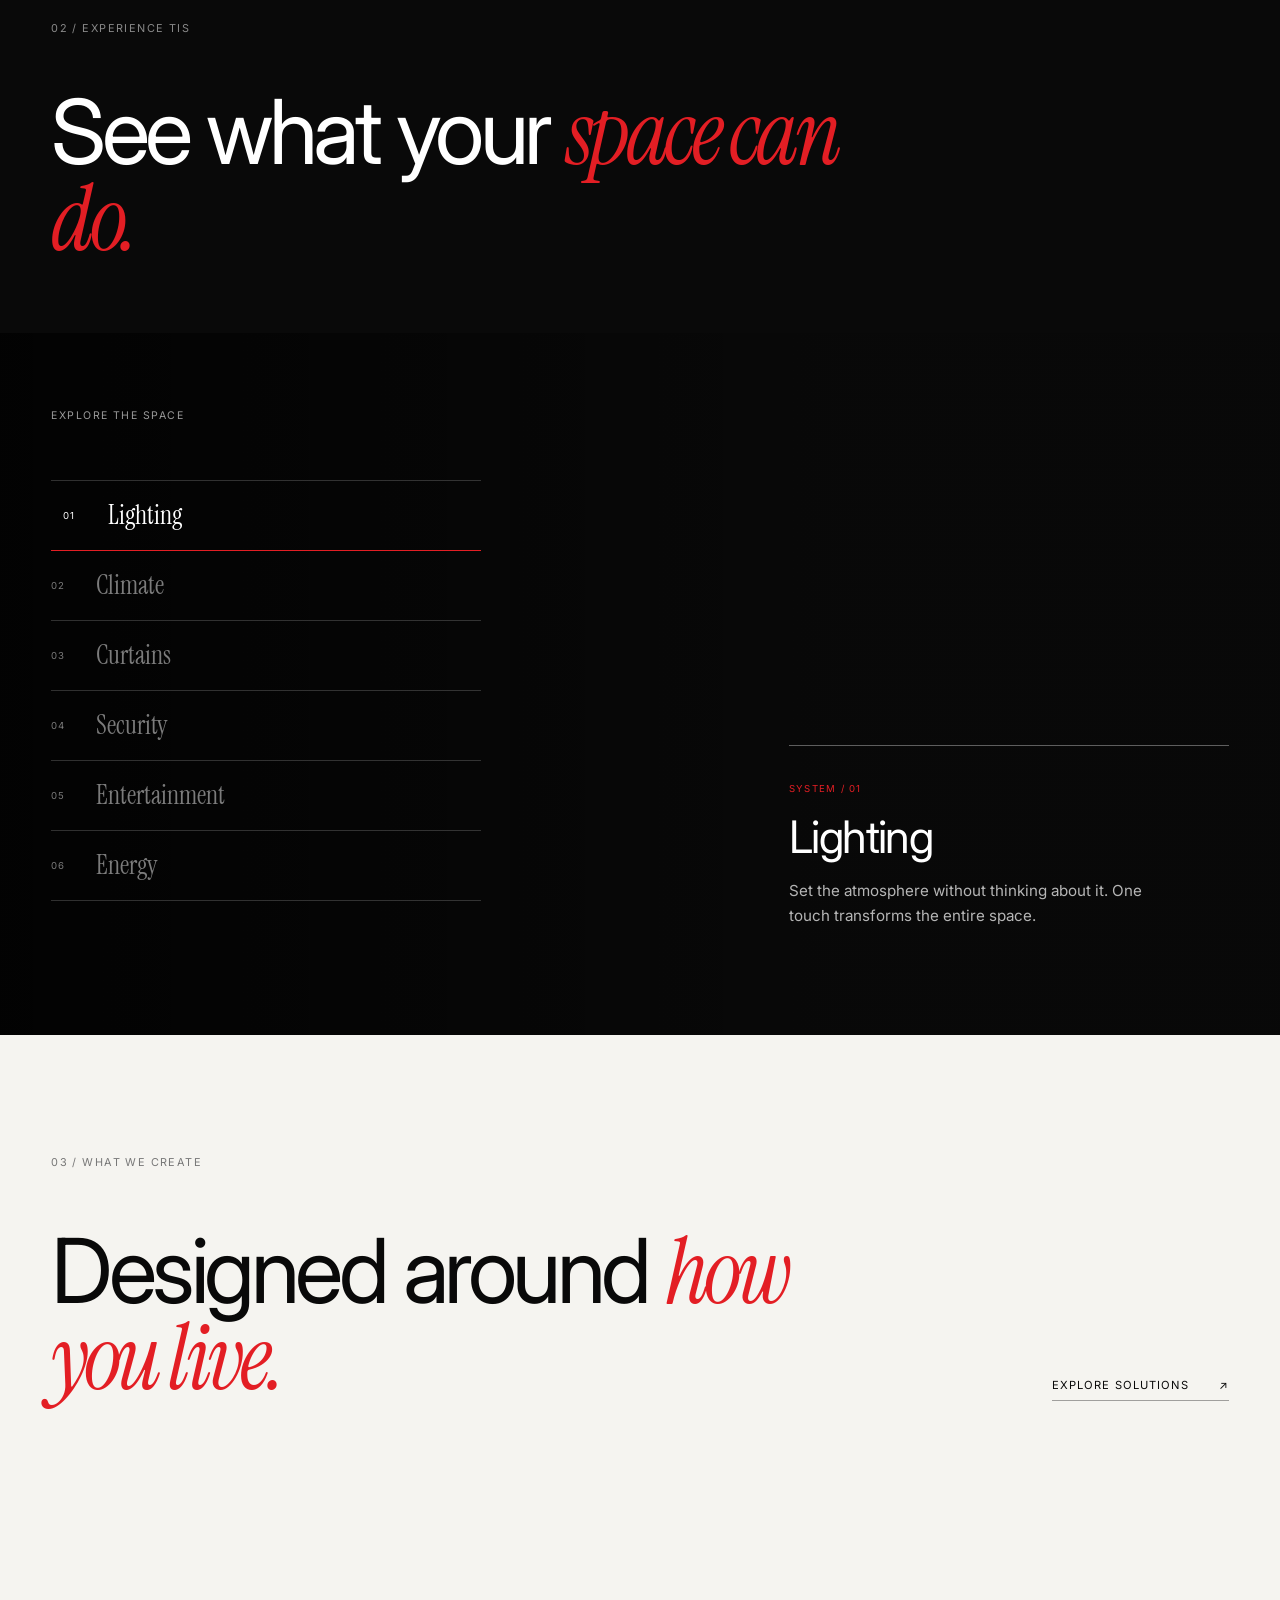
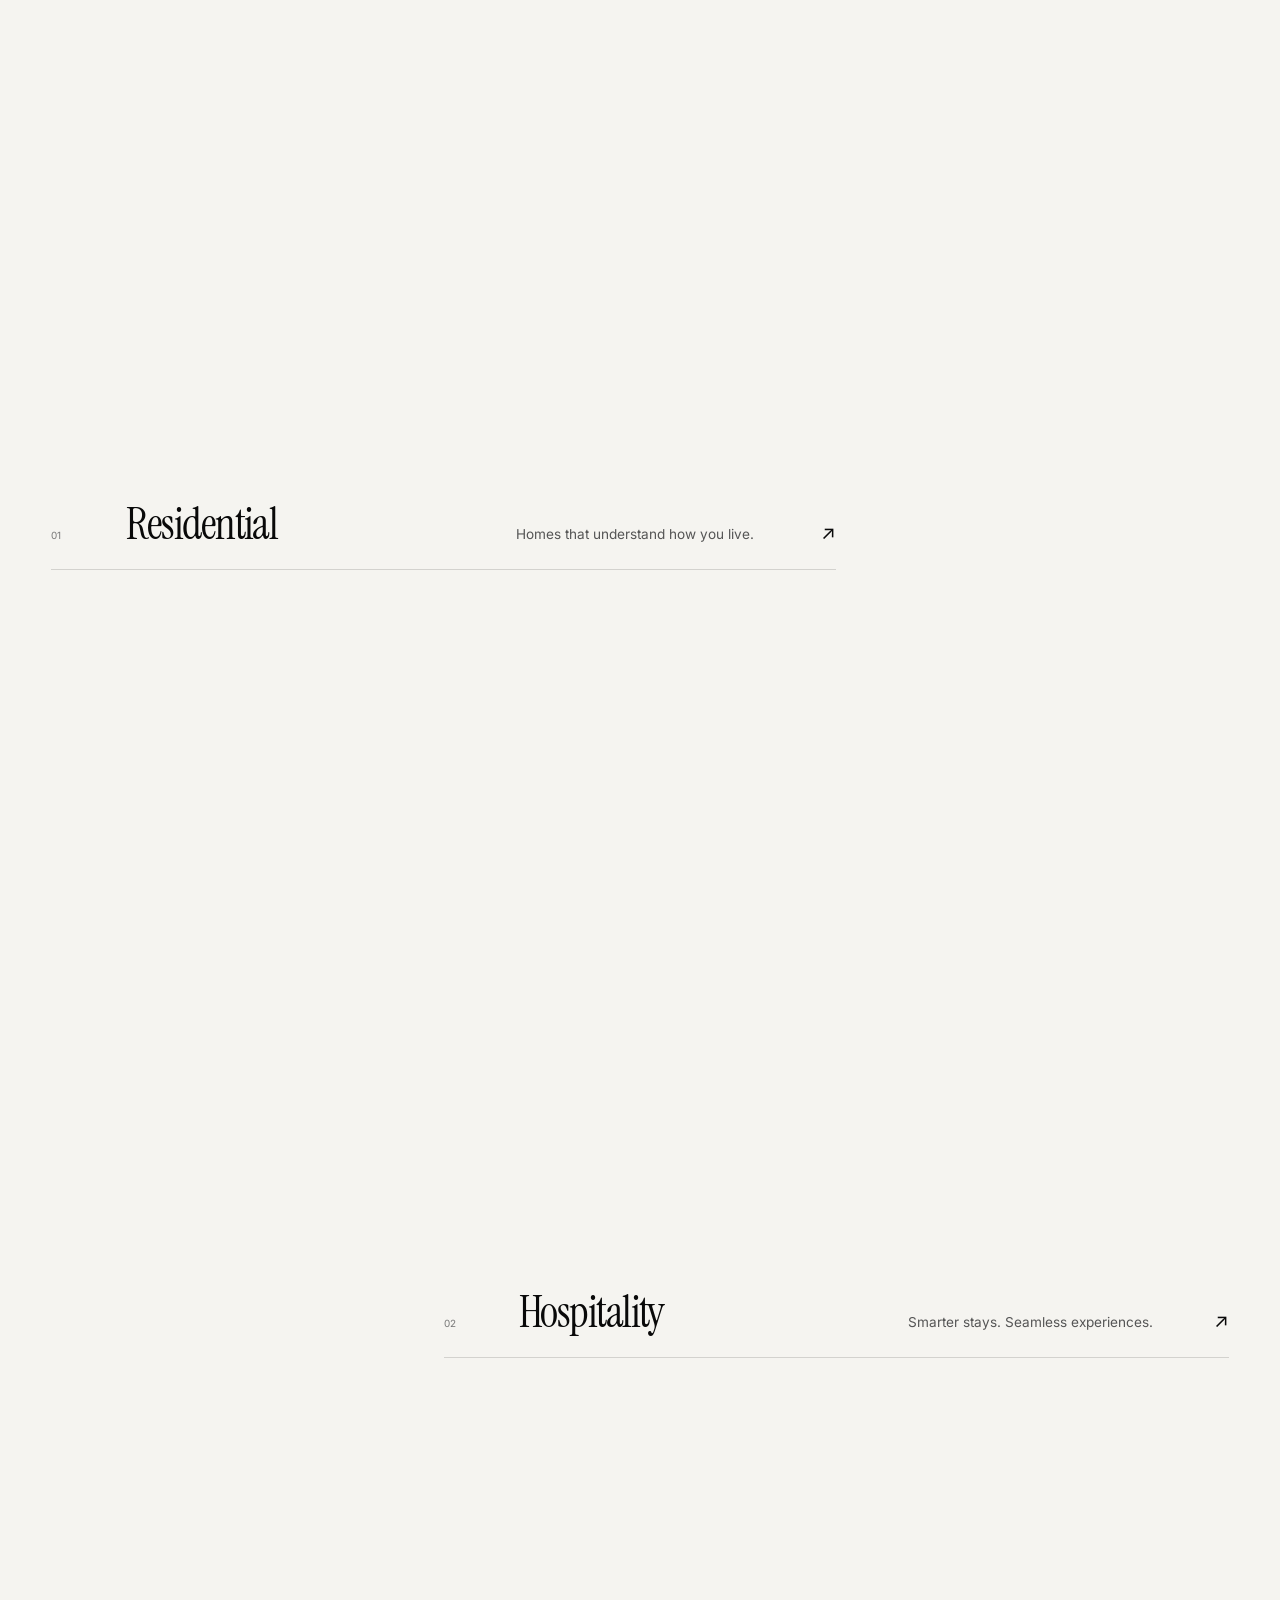
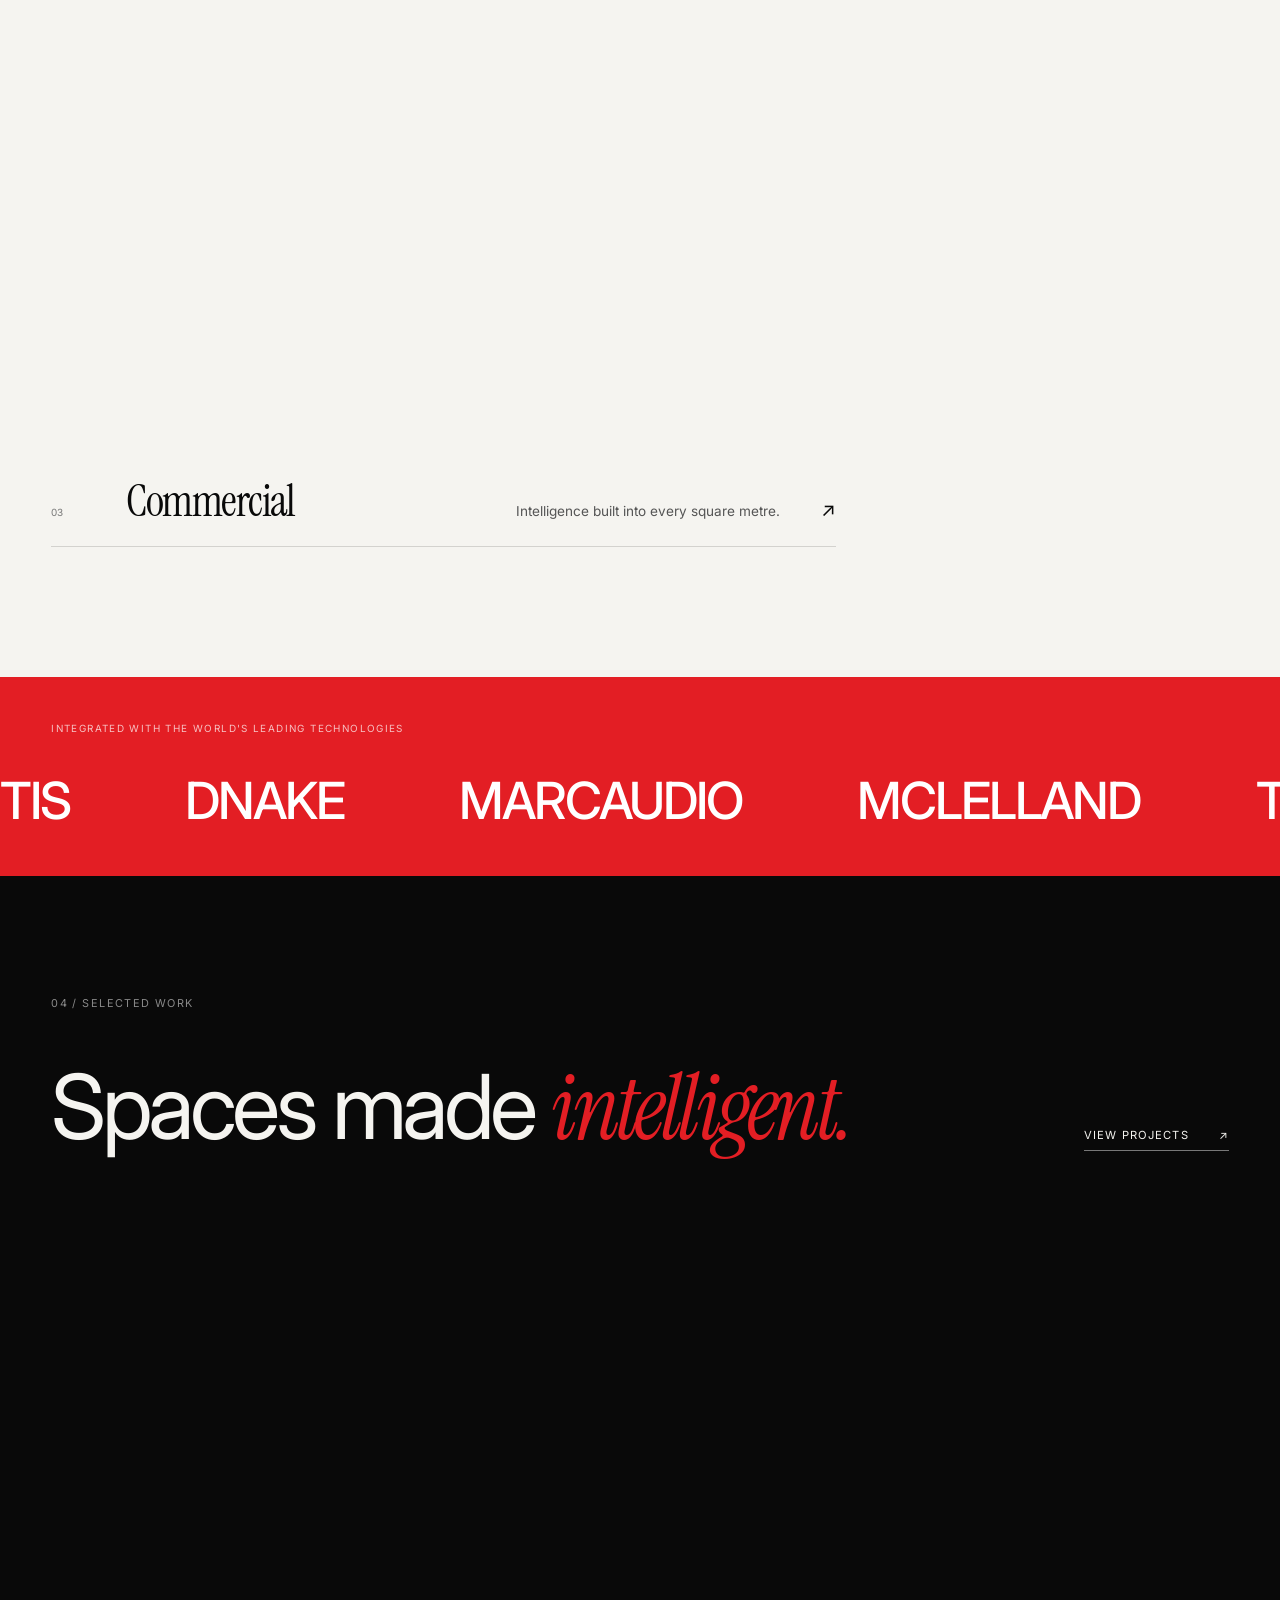
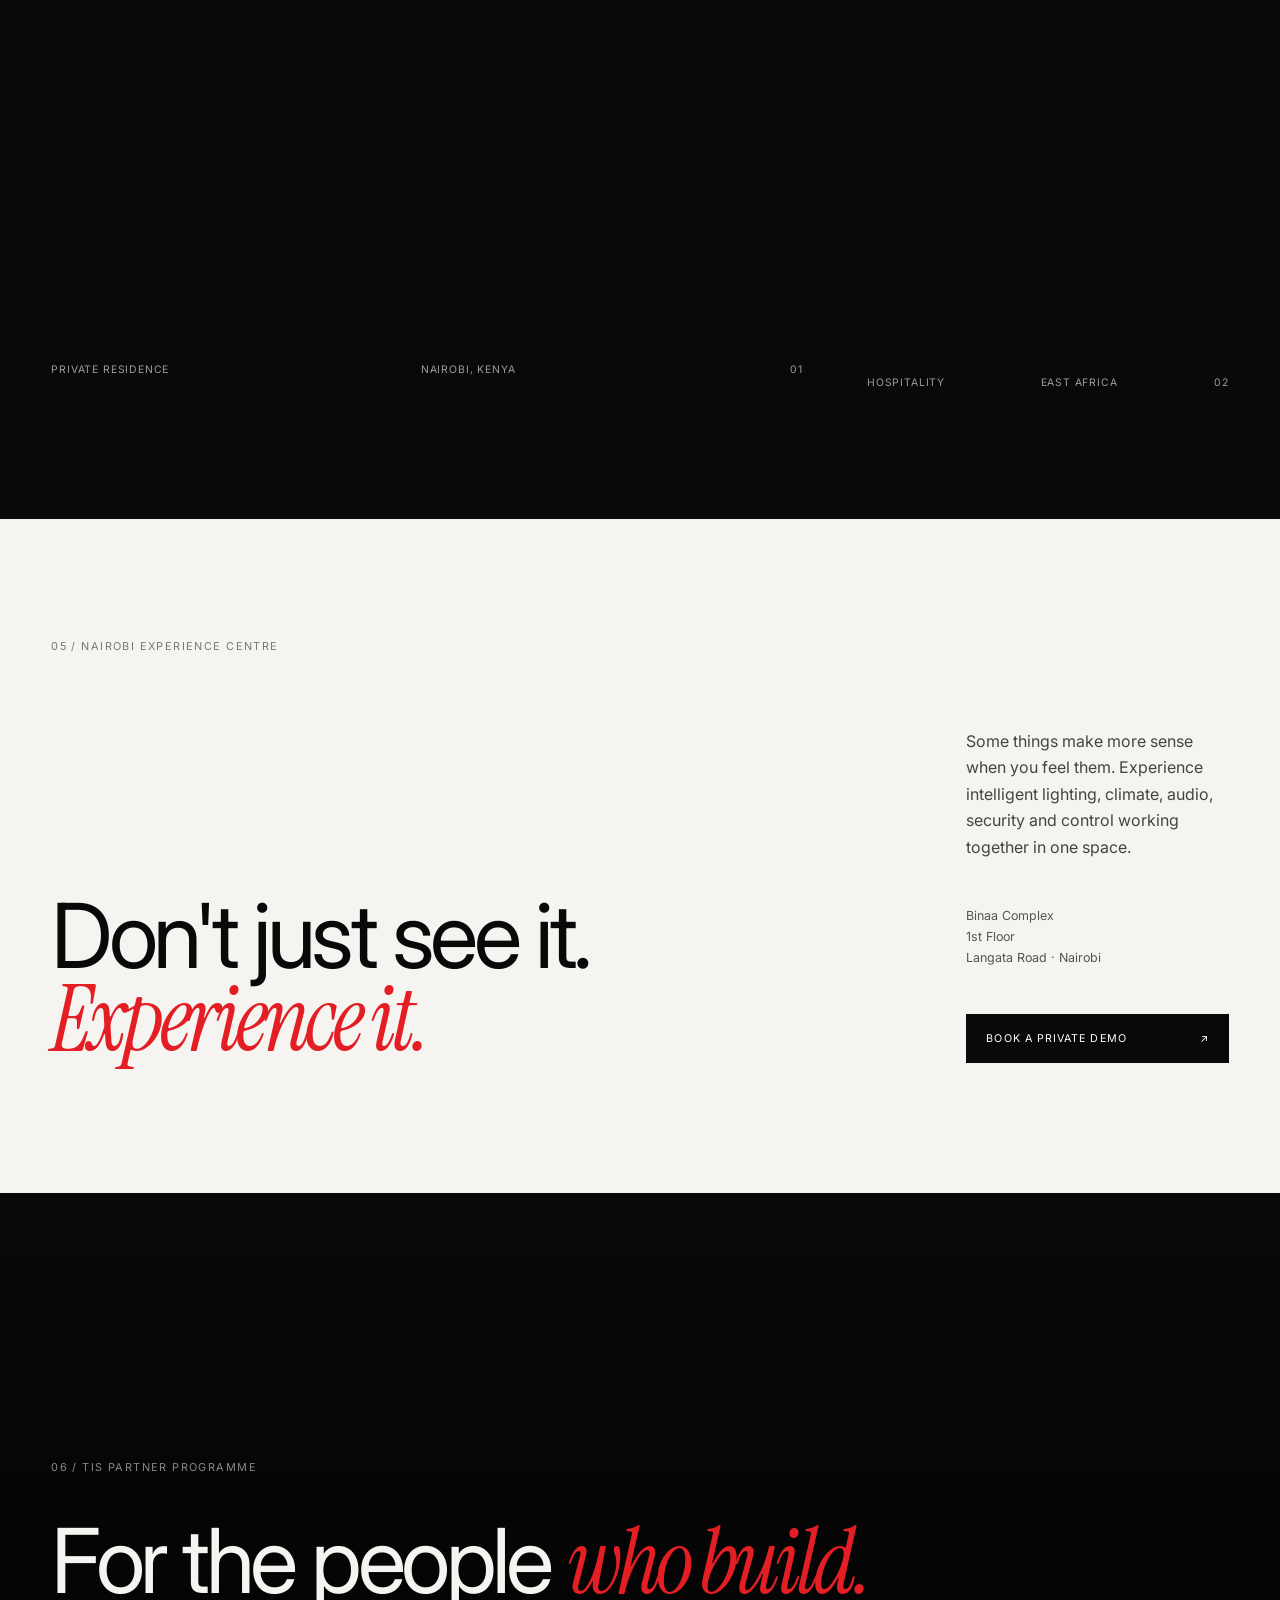
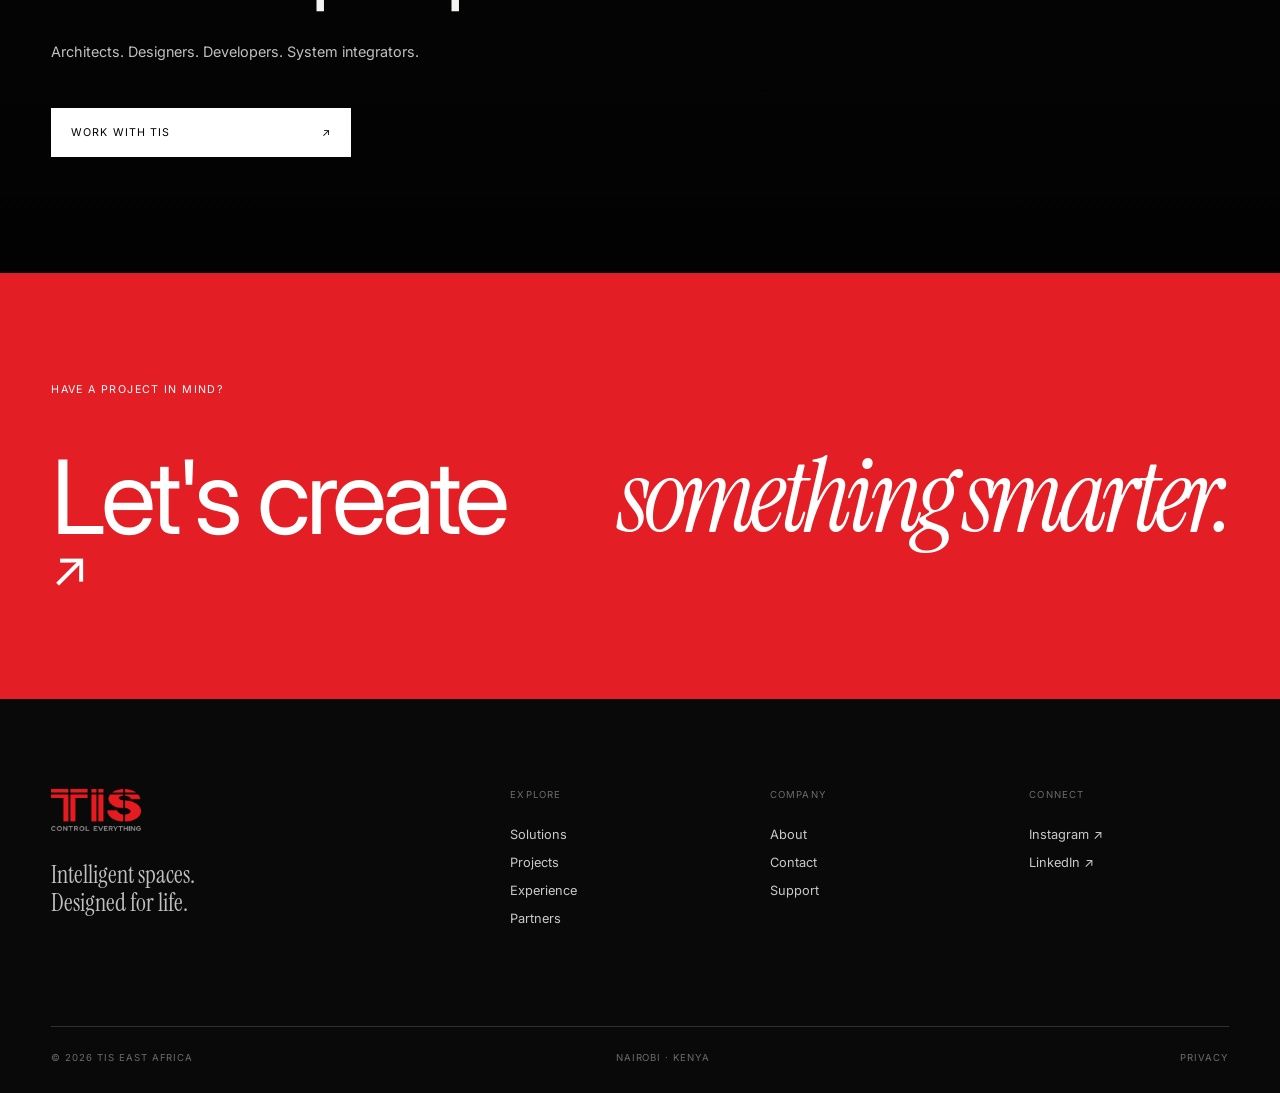
==== commit 25191cc6: "whatever I changed" ====
--- a/html/index.html
+++ b/html/index.html
@@ -344,19 +344,16 @@
 
                 <div class="marquee-track">
 
-                    <span>DENON</span>
-                    <span>MARANTZ</span>
-                    <span>BOSCH</span>
-                    <span>SENNHEISER</span>
-                    <span>SAMSUNG</span>
-                    <span>EXTRON</span>
-
-                    <span>DENON</span>
-                    <span>MARANTZ</span>
-                    <span>BOSCH</span>
-                    <span>SENNHEISER</span>
-                    <span>SAMSUNG</span>
-                    <span>EXTRON</span>
+                    <span>TIS</span>
+                    <span>DNAKE</span>
+                    <span>MARCAUDIO</span>
+                    <span>MCLELLAND</span>
+                    
+                    <span>TIS</span>
+                    <span>DNAKE</span>
+                    <span>MARCAUDIO</span>
+                    <span>MCLELLAND</span>
+                    
 
                 </div>
 
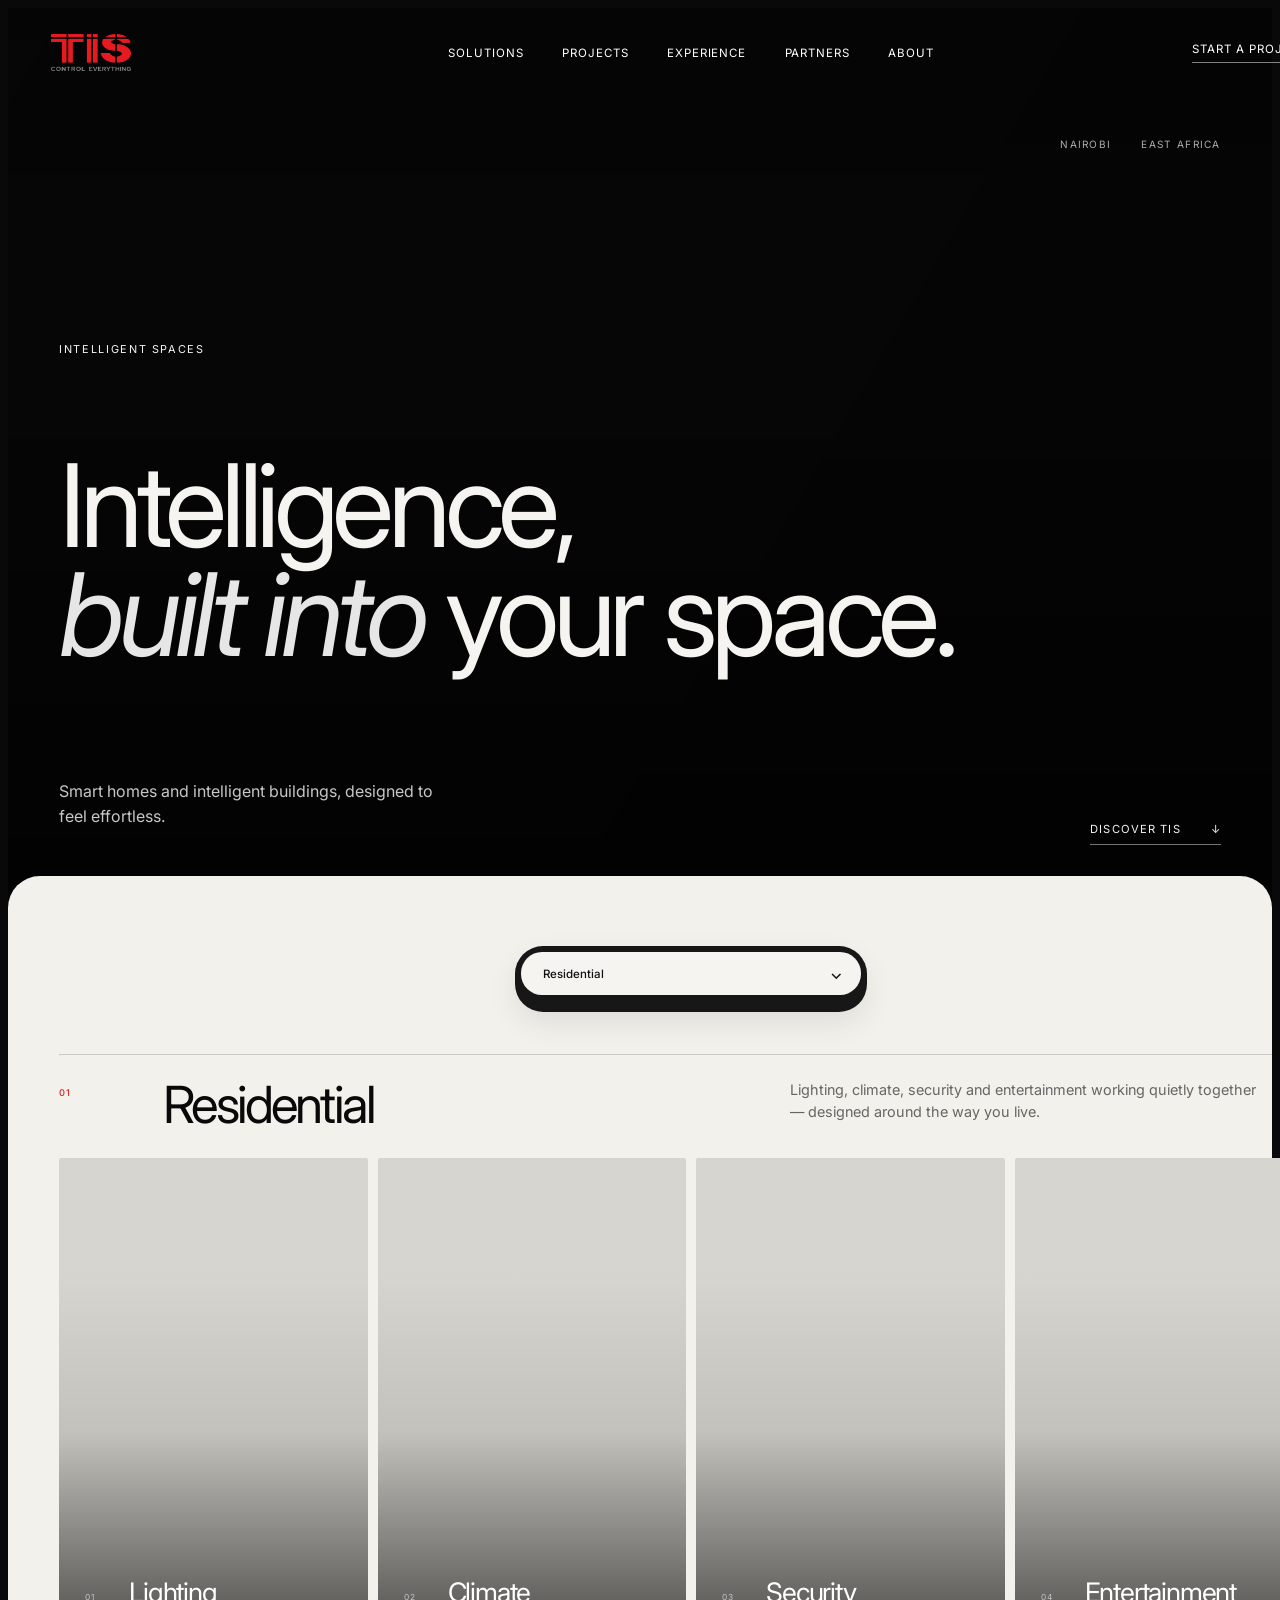
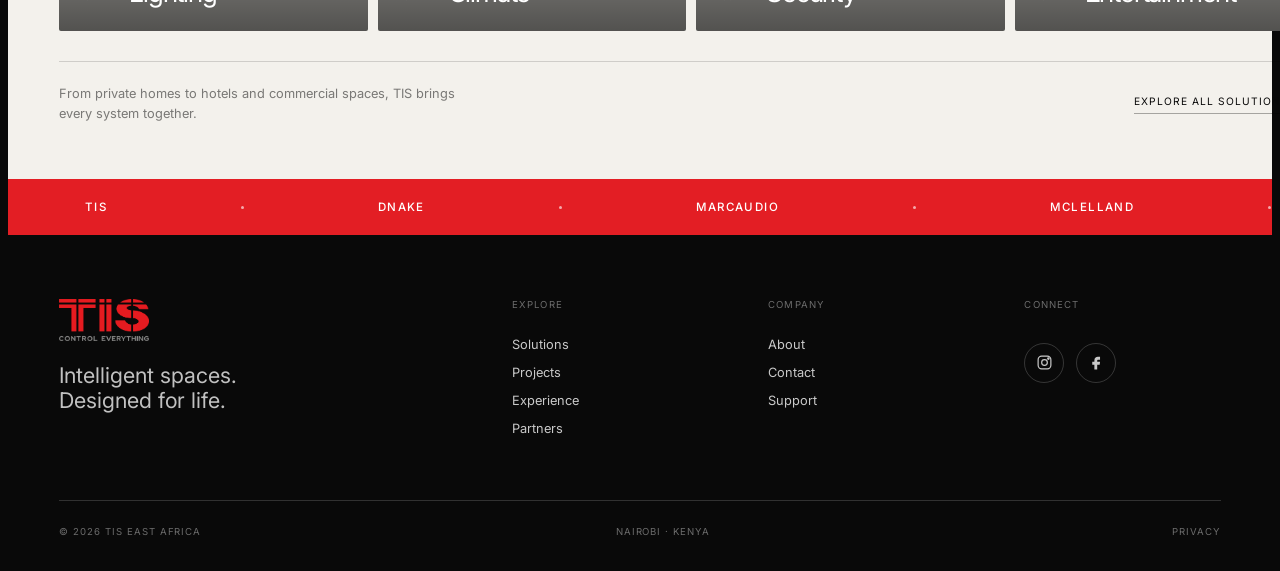
==== commit 23e40402: "save final homepage" ====
--- a/html/index.html
+++ b/html/index.html
@@ -13,11 +13,10 @@
     <link rel="preconnect" href="https://fonts.googleapis.com">
     <link rel="preconnect" href="https://fonts.gstatic.com" crossorigin>
 
-    <link
-        href="https://fonts.googleapis.com/css2?family=Instrument+Serif:ital@0;1&family=Inter:wght@300;400;500;600&display=swap"
-        rel="stylesheet">
-
+    <link href="https://fonts.googleapis.com/css2?family=Inter:wght@300;400;500;600&display=swap" rel="stylesheet">
     <link rel="stylesheet" href="../css/style.css">
+    <link rel="stylesheet" href="../css/home.css">
+
 </head>
 
 <body>
@@ -34,8 +33,8 @@
 
         <nav class="desktop-nav" aria-label="Main navigation">
             <a href="solutions.html">Solutions</a>
-            <a href="#projects">Projects</a>
-            <a href="#experience">Experience</a>
+            <a href="projects.html">Projects</a>            
+            <a href="experience.html">Experience</a>
             <a href="partner.html">Partners</a>
             <a href="about.html">About</a>
         </nav>
@@ -84,440 +83,222 @@
                 </h1>
 
                 <div class="hero-bottom">
-
+                
                     <p>
                         Smart homes and intelligent buildings,
                         designed to feel effortless.
                     </p>
-
-                    <a href="#intro" class="text-link light-link">
+                
+                    <a href="#solutions" class="text-link light-link">
                         Discover TIS
                         <span>↓</span>
                     </a>
-
-                </div>
-
-            </div>
-
-            <div class="hero-index">
-                <span>01</span>
-                <span>/</span>
-                <span>06</span>
-            </div>
-
+                
+                </div>
         </section>
 
-
-        <!-- =========================================
-             INTRO
-        ========================================== -->
-
-        <section class="intro section-light" id="intro">
-
-            <div class="section-number">
-                01 / TIS EAST AFRICA
-            </div>
-
-            <div class="intro-grid">
-
-                <div class="intro-title">
-                    <h2>
-                        Technology should
-                        disappear into the
-                        way you <em>live.</em>
-                    </h2>
-                </div>
-
-                <div class="intro-copy">
-
-                    <p>
-                        We create intelligent environments where lighting,
-                        climate, security, entertainment and energy work
-                        together as one.
-                    </p>
-
-                    <p>
-                        No complexity. No clutter. Just a space that responds
-                        naturally to the people inside it.
-                    </p>
-
-                    <a href="about.html" class="text-link dark-link">
-                        Discover TIS
-                        <span>↗</span>
-                    </a>
-
-                </div>
-
-            </div>
-
-        </section>
-
-
-        <!-- =========================================
-             INTERACTIVE EXPERIENCE
-        ========================================== -->
-
-        <section class="experience" id="experience">
-
-            <div class="experience-heading">
-
-                <div class="section-number light-number">
-                    02 / EXPERIENCE TIS
-                </div>
-
-                <h2>
-                    See what your
-                    <em>space can do.</em>
-                </h2>
-
-            </div>
-
-            <div class="experience-stage">
-
-                <div class="experience-background"></div>
-
-                <div class="experience-overlay"></div>
-
-                <div class="experience-interface">
-
-                    <p class="interface-label">
-                        Explore the space
-                    </p>
-
-                    <div class="system-selector">
-
-                        <button class="system active" data-system="lighting">
-                            <span class="system-number">01</span>
-                            <span class="system-name">Lighting</span>
-                        </button>
-
-                        <button class="system" data-system="climate">
-                            <span class="system-number">02</span>
-                            <span class="system-name">Climate</span>
-                        </button>
-
-                        <button class="system" data-system="curtains">
-                            <span class="system-number">03</span>
-                            <span class="system-name">Curtains</span>
-                        </button>
-
-                        <button class="system" data-system="security">
-                            <span class="system-number">04</span>
-                            <span class="system-name">Security</span>
-                        </button>
-
-                        <button class="system" data-system="entertainment">
-                            <span class="system-number">05</span>
-                            <span class="system-name">Entertainment</span>
-                        </button>
-
-                        <button class="system" data-system="energy">
-                            <span class="system-number">06</span>
-                            <span class="system-name">Energy</span>
-                        </button>
-
-                    </div>
-
-                    <div class="system-info">
-
-                        <span class="system-status">
-                            SYSTEM / 01
-                        </span>
-
-                        <h3 id="system-title">
-                            Lighting
-                        </h3>
-
-                        <p id="system-description">
-                            Set the atmosphere without thinking about it.
-                            One touch transforms the entire space.
-                        </p>
-
-                    </div>
-
-                </div>
-
-            </div>
-
-        </section>
-
-
-        <!-- =========================================
-             SOLUTIONS
-        ========================================== -->
-
-        <section class="solutions section-light">
-
-            <div class="section-number">
-                03 / WHAT WE CREATE
-            </div>
-
-            <div class="solutions-heading">
-
-                <h2>
-                    Designed around
-                    <em>how you live.</em>
-                </h2>
-
-                <a href="solutions.html" class="text-link dark-link">
-                    Explore solutions
-                    <span>↗</span>
-                </a>
-
-            </div>
-
-
-            <div class="solution-list">
-
-                <a href="solutions.html#residential" class="solution-item">
-
-                    <div class="solution-image residential-image"></div>
-
-                    <div class="solution-meta">
-                        <span>01</span>
-
-                        <h3>Residential</h3>
-
-                        <p>
-                            Homes that understand how you live.
-                        </p>
-
-                        <span class="solution-arrow">↗</span>
-                    </div>
-
-                </a>
-
-
-                <a href="solutions.html#hospitality" class="solution-item offset">
-
-                    <div class="solution-image hospitality-image"></div>
-
-                    <div class="solution-meta">
-                        <span>02</span>
-
-                        <h3>Hospitality</h3>
-
-                        <p>
-                            Smarter stays. Seamless experiences.
-                        </p>
-
-                        <span class="solution-arrow">↗</span>
-                    </div>
-
-                </a>
-
-
-                <a href="solutions.html#commercial" class="solution-item">
-
-                    <div class="solution-image commercial-image"></div>
-
-                    <div class="solution-meta">
-                        <span>03</span>
-
-                        <h3>Commercial</h3>
-
-                        <p>
-                            Intelligence built into every square metre.
-                        </p>
-
-                        <span class="solution-arrow">↗</span>
-                    </div>
-
-                </a>
-
-            </div>
-
-        </section>
-
-
+<!-- =====================================================
+     03 — SOLUTIONS BY SPACE
+===================================================== -->
+
+<section class="home-solutions section-light" id="solutions">
+
+    <div class="home-solutions-inner">
+
+        <!-- SECTION INTRO -->
+
+        <!-- APPLICATION SELECTOR -->
+
+        <div class="application-selector" aria-label="Choose a space">
+
+            <button class="application-option active" data-application="residential" type="button">
+                Residential
+            </button>
+
+            <button class="application-option" data-application="hospitality" type="button">
+                Hospitality
+            </button>
+
+            <button class="application-option" data-application="commercial" type="button">
+                Commercial
+            </button>
+
+            <button class="application-option" data-application="cinema" type="button">
+                Home Cinema
+            </button>
+
+        </div>
+
+
+        <!-- ACTIVE APPLICATION INTRO -->
+
+        <div class="application-intro">
+
+            <span id="application-number">
+                01
+            </span>
+
+            <h3 id="application-title">
+                Residential
+            </h3>
+
+            <p id="application-description">
+                Technology that becomes part of the home —
+                intuitive, discreet and designed around the way you live.
+            </p>
+
+        </div>
+
+
+        <!-- CONTENT TILES -->
+
+        <div class="application-grid">
+
+
+            <!-- FEATURE 01 -->
+
+            <button class="application-card application-card-large" type="button" data-feature="lighting">
+
+                <div class="application-card-image card-image-lighting"></div>
+
+                <div class="application-card-shade"></div>
+
+                <div class="application-card-content">
+
+                    <span>01</span>
+
+                    <h4>Lighting</h4>
+
+                    <i>↗</i>
+
+                </div>
+
+            </button>
+
+
+            <!-- FEATURE 02 -->
+
+            <button class="application-card" type="button" data-feature="climate">
+
+                <div class="application-card-image card-image-climate"></div>
+
+                <div class="application-card-shade"></div>
+
+                <div class="application-card-content">
+
+                    <span>02</span>
+
+                    <h4>Climate</h4>
+
+                    <i>↗</i>
+
+                </div>
+
+            </button>
+
+
+            <!-- FEATURE 03 -->
+
+            <button class="application-card" type="button" data-feature="security">
+
+                <div class="application-card-image card-image-security"></div>
+
+                <div class="application-card-shade"></div>
+
+                <div class="application-card-content">
+
+                    <span>03</span>
+
+                    <h4>Security</h4>
+
+                    <i>↗</i>
+
+                </div>
+
+            </button>
+
+
+            <!-- FEATURE 04 -->
+
+            <button class="application-card application-card-wide" type="button" data-feature="entertainment">
+
+                <div class="application-card-image card-image-entertainment"></div>
+
+                <div class="application-card-shade"></div>
+
+                <div class="application-card-content">
+
+                    <span>04</span>
+
+                    <h4>Entertainment</h4>
+
+                    <i>↗</i>
+
+                </div>
+
+            </button>
+
+        </div>
+
+
+
+        <!-- BOTTOM LINK -->
+
+        <div class="home-solutions-footer">
+
+            <p>
+                From private homes to hotels and commercial spaces,
+                TIS brings every system together.
+            </p>
+
+            <a href="solutions.html">
+                Explore all solutions
+                <span>↗</span>
+            </a>
+
+        </div>
+
+    </div>
+
+</section>
+
+        
         <!-- =========================================
              PARTNER MARQUEE
         ========================================== -->
-
-        <section class="partner-strip">
-
-            <div class="partner-label">
-                Integrated with the world's leading technologies
-            </div>
-
-            <div class="marquee">
-
-                <div class="marquee-track">
-
-                    <span>TIS</span>
-                    <span>DNAKE</span>
-                    <span>MARCAUDIO</span>
-                    <span>MCLELLAND</span>
-                    
-                    <span>TIS</span>
-                    <span>DNAKE</span>
-                    <span>MARCAUDIO</span>
-                    <span>MCLELLAND</span>
-                    
-
-                </div>
-
-            </div>
-
-        </section>
-
-
-        <!-- =========================================
-             PROJECTS
-        ========================================== -->
-
-        <section class="projects" id="projects">
-
-            <div class="projects-header">
-
-                <div>
-                    <div class="section-number light-number">
-                        04 / SELECTED WORK
-                    </div>
-
-                    <h2>
-                        Spaces made
-                        <em>intelligent.</em>
-                    </h2>
-                </div>
-
-                <a href="#" class="text-link light-link">
-                    View projects
-                    <span>↗</span>
-                </a>
-
-            </div>
-
-
-            <div class="project-grid">
-
-                <article class="project-card project-large">
-
-                    <div class="project-image project-one"></div>
-
-                    <div class="project-details">
-                        <span>Private Residence</span>
-                        <span>Nairobi, Kenya</span>
-                        <span>01</span>
-                    </div>
-
-                </article>
-
-
-                <article class="project-card">
-
-                    <div class="project-image project-two"></div>
-
-                    <div class="project-details">
-                        <span>Hospitality</span>
-                        <span>East Africa</span>
-                        <span>02</span>
-                    </div>
-
-                </article>
-
-            </div>
-
-        </section>
-
-
-        <!-- =========================================
-             EXPERIENCE CENTRE CTA
-        ========================================== -->
-
-        <section class="visit section-light">
-
-            <div class="visit-label">
-                05 / NAIROBI EXPERIENCE CENTRE
-            </div>
-
-            <div class="visit-content">
-
-                <h2>
-                    Don't just see it.
-                    <em>Experience it.</em>
-                </h2>
-
-                <div class="visit-details">
-
-                    <p>
-                        Some things make more sense when you feel them.
-                        Experience intelligent lighting, climate, audio,
-                        security and control working together in one space.
-                    </p>
-
-                    <div class="address">
-                        <span>Binaa Complex</span>
-                        <span>1st Floor</span>
-                        <span>Langata Road · Nairobi</span>
-                    </div>
-
-                    <a href="contact.html" class="button-dark">
-                        Book a private demo
-                        <span>↗</span>
-                    </a>
-
-                </div>
-
-            </div>
-
-        </section>
-
-
-        <!-- =========================================
-             PARTNER PROGRAMME
-        ========================================== -->
-
-        <section class="partner-cta">
-
-            <div class="partner-cta-bg"></div>
-            <div class="partner-cta-shade"></div>
-
-            <div class="partner-cta-content">
-
-                <div class="section-number light-number">
-                    06 / TIS PARTNER PROGRAMME
-                </div>
-
-                <h2>
-                    For the people
-                    <em>who build.</em>
-                </h2>
-
-                <p>
-                    Architects. Designers. Developers.
-                    System integrators.
-                </p>
-
-                <a href="partner.html" class="button-light">
-                    Work with TIS
-                    <span>↗</span>
-                </a>
-
-            </div>
-
-        </section>
-
-
-        <!-- =========================================
-             FINAL CTA
-        ========================================== -->
-
-        <section class="final-cta">
-
-            <p>Have a project in mind?</p>
-
-            <a href="contact.html">
-                Let's create
-                <em>something smarter.</em>
-                <span>↗</span>
-            </a>
-
-        </section>
-
-    </main>
-
-
+<section class="partner-strip" aria-label="Technology partners">
+
+    <div class="marquee">
+
+        <div class="marquee-track">
+
+            <div class="marquee-group">
+                <span>TIS</span>
+                <i></i>
+                <span>DNAKE</span>
+                <i></i>
+                <span>MARCAUDIO</span>
+                <i></i>
+                <span>MCLELLAND</span>
+                <i></i>
+            </div>
+
+            <div class="marquee-group" aria-hidden="true">
+                <span>TIS</span>
+                <i></i>
+                <span>DNAKE</span>
+                <i></i>
+                <span>MARCAUDIO</span>
+                <i></i>
+                <span>MCLELLAND</span>
+                <i></i>
+            </div>
+
+        </div>
+
+    </div>
+
+</section>
     <!-- =========================================
          FOOTER
     ========================================== -->
@@ -539,8 +320,8 @@
                 <span>Explore</span>
 
                 <a href="solutions.html">Solutions</a>
-                <a href="#projects">Projects</a>
-                <a href="#experience">Experience</a>
+                <a href="projects.html">Projects</a>
+                <a href="experience.html">Experience</a>
                 <a href="partner.html">Partners</a>
             </div>
 
@@ -554,9 +335,30 @@
 
             <div class="footer-column">
                 <span>Connect</span>
-
-                <a href="#">Instagram ↗</a>
-                <a href="#">LinkedIn ↗</a>
+            
+                <div class="footer-socials">
+            
+                    <a href="https://www.instagram.com/tis_eastafrica?utm_source=ig_web_button_share_sheet&stkn=ZDNlZDc0MzIxNw=="
+                        target="_blank" rel="noopener noreferrer" aria-label="TIS East Africa on Instagram">
+            
+                        <svg viewBox="0 0 24 24" aria-hidden="true">
+                            <rect x="3" y="3" width="18" height="18" rx="5"></rect>
+                            <circle cx="12" cy="12" r="4"></circle>
+                            <circle cx="17.5" cy="6.5" r="1"></circle>
+                        </svg>
+            
+                    </a>
+            
+                    <a href="https://www.facebook.com/p/TIS-East-Africa-100091730113954/" target="_blank" rel="noopener noreferrer"
+                        aria-label="TIS East Africa on Facebook">
+            
+                        <svg viewBox="0 0 24 24" aria-hidden="true">
+                            <path d="M14 8h3V4h-3c-3 0-5 2-5 5v2H6v4h3v7h4v-7h3.5l.5-4h-4V9c0-.7.3-1 1-1z"></path>
+                        </svg>
+            
+                    </a>
+            
+                </div>
             </div>
 
         </div>
@@ -572,9 +374,8 @@
         </div>
 
     </footer>
-
-
-    <script src="../js/script.js"></script>
+<script src="../js/script.js"></script>
+<script src="../js/home.js"></script>
 
 </body>
 
--- a/css/style.css
+++ b/css/style.css
@@ -1,6 +1,7 @@
 /* =========================================================
    TIS EAST AFRICA
    Main Stylesheet
+
 ========================================================= */
 
 :root {
@@ -12,26 +13,26 @@
     --grey: #999b98;
     --line-dark: rgba(0, 0, 0, 0.14);
     --line-light: rgba(255, 255, 255, 0.16);
-
-    --serif: "Instrument Serif", Georgia, serif;
     --sans: "Inter", Arial, sans-serif;
-
     --page-padding: clamp(24px, 4vw, 72px);
-}
-
+
+}
 
 /* =========================================================
    RESET
-========================================================= */
-
-* {
+
+========================================================= */
+
+\* {
     margin: 0;
     padding: 0;
     box-sizing: border-box;
+
 }
 
 html {
     scroll-behavior: smooth;
+
 }
 
 body {
@@ -40,60 +41,63 @@
     font-family: var(--sans);
     font-weight: 400;
     overflow-x: hidden;
+
 }
 
 a {
     color: inherit;
     text-decoration: none;
+
 }
 
 button {
     font: inherit;
+
 }
 
 img {
     display: block;
     max-width: 100%;
+
 }
 
 ::selection {
     background: var(--red);
     color: white;
-}
-
+
+}
 
 /* =========================================================
    TYPOGRAPHY
+
 ========================================================= */
 
 h1,
+
 h2,
+
 h3 {
     font-weight: 400;
     line-height: 0.94;
+
 }
 
 h1 {
     font-size: clamp(4.4rem, 9vw, 10rem);
     letter-spacing: -0.055em;
+
 }
 
 h2 {
     font-size: clamp(3.6rem, 7vw, 8rem);
     letter-spacing: -0.05em;
+
 }
 
 h3 {
     font-size: clamp(2rem, 3.5vw, 4.5rem);
     letter-spacing: -0.035em;
-}
-
-h1 em,
-h2 em,
-h3 em,
-.final-cta em {
-    font-family: var(--serif);
-    font-weight: 400;
+
 }
 
 .section-number {
@@ -101,15 +105,17 @@
     text-transform: uppercase;
     letter-spacing: 0.13em;
     color: #777;
+
 }
 
 .light-number {
     color: rgba(255, 255, 255, 0.52);
-}
-
+
+}
 
 /* =========================================================
    NAVIGATION
+
 ========================================================= */
 
 .site-header {
@@ -118,43 +124,47 @@
     left: 0;
     width: 100%;
     height: 105px;
-
     display: grid;
     grid-template-columns: 1fr auto 1fr;
     align-items: center;
-
     padding: 0 var(--page-padding);
-
     z-index: 100;
     color: white;
+
 }
 
 .brand {
     width: 80px;
     position: relative;
     z-index: 2;
+
 }
 
 .brand img {
     width: 100%;
     height: auto;
+
 }
 
 .desktop-nav {
     display: flex;
     align-items: center;
     gap: clamp(25px, 3vw, 48px);
+
 }
 
 .desktop-nav a,
+
 .nav-contact {
     font-size: 0.72rem;
     text-transform: uppercase;
     letter-spacing: 0.08em;
+
 }
 
 .desktop-nav a {
     position: relative;
+
 }
 
 .desktop-nav a::after {
@@ -162,85 +172,79 @@
     position: absolute;
     left: 0;
     bottom: -6px;
-
     width: 100%;
     height: 1px;
-
     background: white;
-
     transform: scaleX(0);
     transform-origin: right;
-
     transition: transform 0.35s ease;
+
 }
 
 .desktop-nav a:hover::after {
     transform: scaleX(1);
     transform-origin: left;
+
 }
 
 .nav-contact {
     justify-self: end;
-
     display: flex;
     align-items: center;
     gap: 14px;
-
     padding-bottom: 6px;
     border-bottom: 1px solid rgba(255, 255, 255, 0.5);
+
 }
 
 .nav-contact span {
     transition: transform 0.3s ease;
+
 }
 
 .nav-contact:hover span {
     transform: translate(3px, -3px);
+
 }
 
 .menu-button {
     display: none;
-}
-
+
+}
 
 /* =========================================================
    HERO
+
 ========================================================= */
 
 .hero {
     position: relative;
     height: 100svh;
     min-height: 720px;
-
     display: flex;
     align-items: flex-end;
-
     overflow: hidden;
+
 }
 
 .hero-media {
     position: absolute;
     inset: 0;
-
     /*
         Temporary background.
-
         We'll replace this with your proper
         architectural hero image/video.
     */
-
     background:
         linear-gradient(120deg,
             rgba(0, 0, 0, 0.1),
             rgba(0, 0, 0, 0.3)),
         url("https://images.unsplash.com/photo-1600607687939-ce8a6c25118c?auto=format&fit=crop&w=2200&q=90");
-
     background-size: cover;
     background-position: center;
-
     transform: scale(1.04);
-
     animation: heroReveal 1.8s cubic-bezier(.22, .8, .24, 1) forwards;
+
 }
 
 @keyframes heroReveal {
@@ -253,57 +257,58 @@
         transform: scale(1.04);
         filter: brightness(1);
     }
+
 }
 
 .hero-shade {
     position: absolute;
     inset: 0;
-
     background:
         linear-gradient(to bottom,
             rgba(0, 0, 0, 0.28) 0%,
             rgba(0, 0, 0, 0.02) 35%,
             rgba(0, 0, 0, 0.65) 100%);
+
 }
 
 .hero-top-label {
     position: absolute;
     top: 130px;
     right: var(--page-padding);
-
     display: flex;
     gap: 30px;
-
     font-size: 0.63rem;
     text-transform: uppercase;
     letter-spacing: 0.13em;
-
     opacity: 0.7;
+
 }
 
 .hero-content {
     position: relative;
     z-index: 2;
-
     width: 100%;
     padding:
         0 var(--page-padding) clamp(50px, 7vh, 90px);
+
 }
 
 .section-tag {
     margin-bottom: 24px;
-
     font-size: 0.68rem;
     text-transform: uppercase;
     letter-spacing: 0.15em;
+
 }
 
 .hero h1 {
     max-width: 1200px;
+
 }
 
 .hero h1 em {
     color: rgba(255, 255, 255, 0.9);
+
 }
 
 .hero-bottom {
@@ -313,441 +318,91 @@
     align-items: flex-end;
     justify-content: space-between;
 
-    max-width: 1000px;
+    width: 100%;
+    max-width: none;
 }
 
 .hero-bottom p {
     width: min(390px, 100%);
-
     font-size: clamp(1rem, 1.25vw, 1.25rem);
     line-height: 1.55;
-
     color: rgba(255, 255, 255, 0.78);
+
 }
 
 .hero-index {
     position: absolute;
     right: var(--page-padding);
     bottom: clamp(50px, 7vh, 90px);
-
     z-index: 2;
-
     display: flex;
     gap: 7px;
-
     font-size: 0.65rem;
     letter-spacing: 0.1em;
-
     color: rgba(255, 255, 255, 0.55);
-}
-
+
+}
 
 /* =========================================================
    LINKS
+
 ========================================================= */
 
 .text-link {
     display: inline-flex;
     align-items: center;
     gap: 30px;
-
     width: fit-content;
-
     padding-bottom: 8px;
-
     font-size: 0.7rem;
     text-transform: uppercase;
     letter-spacing: 0.1em;
-
     border-bottom: 1px solid;
+
 }
 
 .text-link span {
     transition: transform 0.3s ease;
+
 }
 
 .text-link:hover span {
     transform: translate(4px, -3px);
+
 }
 
 .light-link {
     border-color: rgba(255, 255, 255, 0.45);
+
 }
 
 .dark-link {
     border-color: rgba(0, 0, 0, 0.35);
-}
-
+
+}
 
 /* =========================================================
    LIGHT SECTION
+
 ========================================================= */
 
 .section-light {
     background: var(--white);
     color: var(--black);
-}
-
-
-/* =========================================================
-   INTRO
-========================================================= */
-
-.intro {
-    padding:
-        clamp(100px, 12vw, 190px) var(--page-padding);
-}
-
-.intro-grid {
-    margin-top: clamp(80px, 10vw, 150px);
-
-    display: grid;
-    grid-template-columns: minmax(0, 1.6fr) minmax(280px, 0.6fr);
-
-    gap: 10vw;
-    align-items: end;
-}
-
-.intro-title h2 {
-    max-width: 900px;
-}
-
-.intro-title em {
-    color: var(--red);
-}
-
-.intro-copy {
-    padding-bottom: 10px;
-}
-
-.intro-copy p {
-    font-size: clamp(1rem, 1.3vw, 1.25rem);
-    line-height: 1.65;
-
-    color: #444;
-}
-
-.intro-copy p+p {
-    margin-top: 22px;
-}
-
-.intro-copy .text-link {
-    margin-top: 45px;
-}
-
-
-/* =========================================================
-   INTERACTIVE EXPERIENCE
-========================================================= */
-
-.experience {
-    padding-top: clamp(100px, 11vw, 180px);
-
-    background: var(--black);
-    color: white;
-}
-
-.experience-heading {
-    padding: 0 var(--page-padding);
-}
-
-.experience-heading h2 {
-    margin-top: clamp(50px, 6vw, 90px);
-    margin-bottom: clamp(70px, 8vw, 120px);
-
-    max-width: 850px;
-}
-
-.experience-heading em {
-    color: var(--red);
-}
-
-.experience-stage {
-    position: relative;
-
-    height: min(850px, 85vh);
-    min-height: 650px;
-
+
+}
+
+/* =========================================================
+   PARTNER / INTEGRATION TICKER
+========================================================= */
+
+.partner-strip {
+    height: 56px;
+    display: flex;
+    align-items: center;
     overflow: hidden;
-}
-
-.experience-background {
-    position: absolute;
-    inset: 0;
-
-    background:
-        url("https://images.unsplash.com/photo-1600566753086-00f18fb6b3ea?auto=format&fit=crop&w=2200&q=90") center / cover no-repeat;
-
-    transition:
-        filter 0.8s ease,
-        transform 1.2s cubic-bezier(.2, .8, .2, 1);
-
-    transform: scale(1.02);
-}
-
-.experience-stage:hover .experience-background {
-    transform: scale(1.045);
-}
-
-.experience-overlay {
-    position: absolute;
-    inset: 0;
-
-    background:
-        linear-gradient(90deg,
-            rgba(0, 0, 0, 0.75),
-            rgba(0, 0, 0, 0.08) 65%);
-}
-
-.experience-interface {
-    position: relative;
-    z-index: 2;
-
-    height: 100%;
-
-    padding: clamp(50px, 6vw, 90px) var(--page-padding);
-
-    display: grid;
-    grid-template-columns: minmax(280px, 0.7fr) 1fr;
-    grid-template-rows: auto 1fr;
-}
-
-.interface-label {
-    grid-column: 1 / -1;
-
-    font-size: 0.66rem;
-    text-transform: uppercase;
-    letter-spacing: 0.14em;
-
-    color: rgba(255, 255, 255, 0.6);
-}
-
-.system-selector {
-    align-self: center;
-
-    width: min(430px, 100%);
-}
-
-.system {
-    width: 100%;
-
-    display: grid;
-    grid-template-columns: 45px 1fr;
-
-    align-items: center;
-
-    padding: 18px 0;
-
-    color: rgba(255, 255, 255, 0.48);
-
-    background: none;
-    border: 0;
-    border-bottom: 1px solid rgba(255, 255, 255, 0.18);
-
-    text-align: left;
-
-    cursor: pointer;
-
-    transition:
-        color 0.35s ease,
-        padding-left 0.35s ease;
-}
-
-.system:first-child {
-    border-top: 1px solid rgba(255, 255, 255, 0.18);
-}
-
-.system:hover,
-.system.active {
-    color: white;
-    padding-left: 12px;
-}
-
-.system.active {
-    border-bottom-color: var(--red);
-}
-
-.system-number {
-    font-size: 0.6rem;
-    letter-spacing: 0.1em;
-}
-
-.system-name {
-    font-family: var(--serif);
-    font-size: clamp(1.5rem, 2vw, 2.3rem);
-}
-
-.system-info {
-    align-self: end;
-    justify-self: end;
-
-    width: min(440px, 100%);
-
-    padding: 30px 0;
-
-    border-top: 1px solid rgba(255, 255, 255, 0.35);
-}
-
-.system-status {
-    font-size: 0.6rem;
-    text-transform: uppercase;
-    letter-spacing: 0.13em;
-
-    color: var(--red);
-}
-
-.system-info h3 {
-    margin: 20px 0;
-}
-
-.system-info p {
-    max-width: 380px;
-
-    line-height: 1.65;
-    font-size: 0.95rem;
-
-    color: rgba(255, 255, 255, 0.7);
-}
-
-
-/* =========================================================
-   SOLUTIONS
-========================================================= */
-
-.solutions {
-    padding:
-        clamp(110px, 13vw, 210px) var(--page-padding);
-}
-
-.solutions-heading {
-    margin-top: clamp(55px, 7vw, 110px);
-
-    display: flex;
-    justify-content: space-between;
-    align-items: flex-end;
-
-    gap: 40px;
-}
-
-.solutions-heading h2 {
-    max-width: 800px;
-}
-
-.solutions-heading em {
-    color: var(--red);
-}
-
-.solution-list {
-    margin-top: clamp(100px, 12vw, 180px);
-
-    display: grid;
-    grid-template-columns: repeat(12, 1fr);
-
-    row-gap: clamp(100px, 12vw, 180px);
-}
-
-.solution-item {
-    grid-column: 1 / 9;
-
-    display: block;
-}
-
-.solution-item.offset {
-    grid-column: 5 / 13;
-}
-
-.solution-image {
-    height: clamp(430px, 55vw, 760px);
-
-    background-size: cover;
-    background-position: center;
-
-    overflow: hidden;
-
-    transition: transform 0.7s ease;
-}
-
-.solution-item:hover .solution-image {
-    transform: scale(0.985);
-}
-
-.residential-image {
-    background-image:
-        url("https://images.unsplash.com/photo-1600607687920-4e2a09cf159d?auto=format&fit=crop&w=1800&q=90");
-}
-
-.hospitality-image {
-    background-image:
-        url("https://images.unsplash.com/photo-1566073771259-6a8506099945?auto=format&fit=crop&w=1800&q=90");
-}
-
-.commercial-image {
-    background-image:
-        url("https://images.unsplash.com/photo-1497366754035-f200968a6e72?auto=format&fit=crop&w=1800&q=90");
-}
-
-.solution-meta {
-    display: grid;
-    grid-template-columns: 50px 1.3fr 1fr auto;
-
-    align-items: baseline;
-
-    gap: 25px;
-
-    padding: 24px 0;
-
-    border-bottom: 1px solid var(--line-dark);
-}
-
-.solution-meta>span:first-child {
-    font-size: 0.62rem;
-    color: #777;
-}
-
-.solution-meta h3 {
-    font-family: var(--serif);
-    font-size: clamp(2rem, 3.4vw, 4rem);
-}
-
-.solution-meta p {
-    font-size: 0.85rem;
-    line-height: 1.5;
-
-    color: #555;
-}
-
-.solution-arrow {
-    font-size: 1.2rem;
-
-    transition: transform 0.3s ease;
-}
-
-.solution-item:hover .solution-arrow {
-    transform: translate(5px, -5px);
-}
-
-
-/* =========================================================
-   PARTNER MARQUEE
-========================================================= */
-
-.partner-strip {
-    padding: 45px 0;
-
     background: var(--red);
     color: white;
-
-    overflow: hidden;
-}
-
-.partner-label {
-    padding: 0 var(--page-padding) 35px;
-
-    font-size: 0.62rem;
-    text-transform: uppercase;
-    letter-spacing: 0.14em;
-
-    opacity: 0.72;
 }
 
 .marquee {
@@ -756,25 +411,48 @@
 }
 
 .marquee-track {
+    display: flex;
+    align-items: center;
     width: max-content;
+    animation: marquee 20s linear infinite;
+    will-change: transform;
+}
+
+.marquee-group {
+    flex-shrink: 0;
+    min-width: 100vw;
 
     display: flex;
     align-items: center;
-    gap: clamp(70px, 9vw, 160px);
-
-    animation: marquee 25s linear infinite;
-}
-
-.marquee-track span {
-    font-family: var(--sans);
-    font-size: clamp(1.8rem, 4vw, 4.5rem);
+    justify-content: space-around;
+
+    gap: 40px;
+    padding: 0 30px;
+}
+
+.marquee-group span {
+    flex-shrink: 0;
+
+    font-size: clamp(0.72rem, 0.8vw, 0.86rem);
     font-weight: 500;
-    letter-spacing: -0.04em;
-
+
+    letter-spacing: 0.12em;
+    text-transform: uppercase;
     white-space: nowrap;
 }
 
+.marquee-group i {
+    flex-shrink: 0;
+
+    width: 3px;
+    height: 3px;
+
+    border-radius: 50%;
+    background: rgba(255, 255, 255, 0.62);
+}
+
 @keyframes marquee {
+
     from {
         transform: translateX(0);
     }
@@ -782,409 +460,138 @@
     to {
         transform: translateX(-50%);
     }
-}
-
-
-/* =========================================================
-   PROJECTS
-========================================================= */
-
-.projects {
-    padding:
-        clamp(110px, 13vw, 210px) var(--page-padding);
-
-    background: var(--black);
-}
-
-.projects-header {
-    display: flex;
-    align-items: flex-end;
-    justify-content: space-between;
-
-    gap: 40px;
-}
-
-.projects-header h2 {
-    margin-top: clamp(50px, 6vw, 90px);
-
-    max-width: 800px;
-}
-
-.projects-header em {
-    color: var(--red);
-}
-
-.project-grid {
-    margin-top: clamp(100px, 11vw, 170px);
-
-    display: grid;
-    grid-template-columns: 1.35fr 0.65fr;
-
-    gap: clamp(30px, 5vw, 80px);
-    align-items: start;
-}
-
-.project-card:nth-child(2) {
-    margin-top: clamp(100px, 13vw, 220px);
-}
-
-.project-image {
-    width: 100%;
-
-    background-size: cover;
-    background-position: center;
-
-    transition:
-        transform 0.7s ease,
-        filter 0.7s ease;
-}
-
-.project-large .project-image {
-    height: clamp(550px, 65vw, 900px);
-}
-
-.project-card:not(.project-large) .project-image {
-    height: clamp(430px, 50vw, 680px);
-}
-
-.project-one {
-    background-image:
-        url("https://images.unsplash.com/photo-1600607688969-a5bfcd646154?auto=format&fit=crop&w=1800&q=90");
-}
-
-.project-two {
-    background-image:
-        url("https://images.unsplash.com/photo-1618221195710-dd6b41faaea6?auto=format&fit=crop&w=1500&q=90");
-}
-
-.project-card:hover .project-image {
-    transform: scale(0.985);
-    filter: brightness(0.88);
-}
-
-.project-details {
-    display: grid;
-    grid-template-columns: 1fr 1fr auto;
-
-    gap: 20px;
-
-    padding-top: 18px;
-
-    font-size: 0.65rem;
-    text-transform: uppercase;
-    letter-spacing: 0.08em;
-
-    color: rgba(255, 255, 255, 0.6);
-}
-
-
-/* =========================================================
-   EXPERIENCE CENTRE
-========================================================= */
-
-.visit {
-    padding:
-        clamp(110px, 13vw, 210px) var(--page-padding);
-}
-
-.visit-label {
-    font-size: 0.68rem;
-    text-transform: uppercase;
-    letter-spacing: 0.13em;
-
-    color: #777;
-}
-
-.visit-content {
-    margin-top: clamp(80px, 9vw, 150px);
-
-    display: grid;
-    grid-template-columns: 1.5fr 0.5fr;
-
-    gap: 10vw;
-    align-items: end;
-}
-
-.visit-content h2 {
-    max-width: 900px;
-}
-
-.visit-content em {
-    display: block;
-    color: var(--red);
-}
-
-.visit-details p {
-    font-size: 1rem;
-    line-height: 1.65;
-
-    color: #444;
-}
-
-.address {
-    margin: 45px 0;
-
-    display: flex;
-    flex-direction: column;
-
-    font-size: 0.78rem;
-    line-height: 1.7;
-
-    color: #555;
-}
-
+
+}
 
 /* =========================================================
    BUTTONS
+
 ========================================================= */
 
 .button-dark,
+
 .button-light {
     display: flex;
     justify-content: space-between;
     align-items: center;
-
     width: 100%;
-
     padding: 18px 20px;
-
     font-size: 0.67rem;
     text-transform: uppercase;
     letter-spacing: 0.1em;
-
     transition:
+
         background 0.3s ease,
         color 0.3s ease;
+
 }
 
 .button-dark {
     background: var(--black);
     color: white;
+
 }
 
 .button-dark:hover {
     background: var(--red);
+
 }
 
 .button-light {
     background: white;
     color: black;
+
 }
 
 .button-light:hover {
     background: var(--red);
     color: white;
-}
-
-
-/* =========================================================
-   PARTNER CTA
-========================================================= */
-
-.partner-cta {
-    position: relative;
-
-    min-height: 800px;
-
-    display: flex;
-    align-items: flex-end;
-
-    overflow: hidden;
-}
-
-.partner-cta-bg {
-    position: absolute;
-    inset: 0;
-
-    background:
-        url("https://images.unsplash.com/photo-1600566753190-17f0baa2a6c3?auto=format&fit=crop&w=2200&q=90") center / cover no-repeat;
-
-    transition: transform 1.2s ease;
-}
-
-.partner-cta:hover .partner-cta-bg {
-    transform: scale(1.025);
-}
-
-.partner-cta-shade {
-    position: absolute;
-    inset: 0;
-
-    background:
-        linear-gradient(to top,
-            rgba(0, 0, 0, 0.8),
-            rgba(0, 0, 0, 0.1));
-}
-
-.partner-cta-content {
-    position: relative;
-    z-index: 2;
-
-    width: min(1000px, 100%);
-
-    padding:
-        100px var(--page-padding) clamp(70px, 9vw, 130px);
-}
-
-.partner-cta-content h2 {
-    margin: 45px 0 35px;
-}
-
-.partner-cta-content em {
-    color: var(--red);
-}
-
-.partner-cta-content p {
-    margin-bottom: 45px;
-
-    font-size: 0.9rem;
-    line-height: 1.6;
-
-    color: rgba(255, 255, 255, 0.75);
-}
-
-.partner-cta-content .button-light {
-    width: min(300px, 100%);
-}
-
-
-/* =========================================================
-   FINAL CTA
-========================================================= */
-
-.final-cta {
-    padding:
-        clamp(100px, 12vw, 180px) var(--page-padding);
-
-    background: var(--red);
-    color: white;
-}
-
-.final-cta>p {
-    margin-bottom: 55px;
-
-    font-size: 0.67rem;
-    text-transform: uppercase;
-    letter-spacing: 0.13em;
-}
-
-.final-cta>a {
-    display: grid;
-    grid-template-columns: 1fr auto;
-
-    align-items: end;
-
-    font-size: clamp(3.5rem, 8vw, 9rem);
-    line-height: 0.9;
-    letter-spacing: -0.055em;
-}
-
-.final-cta>a em {
-    display: block;
-}
-
-.final-cta>a>span {
-    font-family: var(--sans);
-    font-size: clamp(2rem, 4vw, 4rem);
-
-    transition: transform 0.35s ease;
-}
-
-.final-cta>a:hover>span {
-    transform: translate(10px, -10px);
-}
-
+
+}
 
 /* =========================================================
    FOOTER
+
 ========================================================= */
 
 footer {
     padding:
-        90px var(--page-padding) 30px;
-
+        64px var(--page-padding) 26px;
     background: var(--black);
     color: white;
+
 }
 
 .footer-top {
     display: grid;
     grid-template-columns: 2fr repeat(3, 1fr);
-
     gap: 60px;
-
-    padding-bottom: 100px;
+    padding-bottom: 64px;
+
 }
 
 .footer-brand img {
     width: 90px;
+
 }
 
 .footer-brand p {
-    margin-top: 30px;
-
-    font-family: var(--serif);
-    font-size: 1.5rem;
+    margin-top: 22px;
+    font-size: 1.35rem;
     line-height: 1.15;
-
     color: rgba(255, 255, 255, 0.75);
+
 }
 
 .footer-column {
     display: flex;
     flex-direction: column;
     gap: 13px;
+
 }
 
 .footer-column>span {
     margin-bottom: 14px;
-
     font-size: 0.6rem;
     text-transform: uppercase;
     letter-spacing: 0.12em;
-
     color: rgba(255, 255, 255, 0.4);
+
 }
 
 .footer-column a {
     width: fit-content;
-
     font-size: 0.8rem;
-
     color: rgba(255, 255, 255, 0.78);
-
     transition: color 0.25s ease;
+
 }
 
 .footer-column a:hover {
     color: var(--red);
+
 }
 
 .footer-bottom {
     padding-top: 25px;
-
     display: grid;
     grid-template-columns: 1fr 1fr auto;
-
     border-top: 1px solid var(--line-light);
-
     font-size: 0.6rem;
     text-transform: uppercase;
     letter-spacing: 0.1em;
-
     color: rgba(255, 255, 255, 0.4);
-}
-
+
+}
 
 /* =========================================================
    RESPONSIVE
+
 ========================================================= */
 
 @media (max-width: 900px) {
-
     .site-header {
         height: 85px;
-
         display: flex;
         justify-content: space-between;
     }
@@ -1202,25 +609,19 @@
         display: flex;
         flex-direction: column;
         gap: 7px;
-
         width: 32px;
-
         background: none;
         border: none;
-
         cursor: pointer;
     }
 
     .menu-button span {
         width: 100%;
         height: 1px;
-
         background: white;
     }
 
-
     /* HERO */
-
     .hero {
         min-height: 680px;
     }
@@ -1240,7 +641,6 @@
     .hero-bottom {
         align-items: flex-start;
         flex-direction: column;
-
         gap: 35px;
     }
 
@@ -1248,284 +648,79 @@
         display: none;
     }
 
-
-    /* INTRO */
-
-    .intro-grid {
-        grid-template-columns: 1fr;
-        gap: 65px;
-    }
-
-    .intro-copy {
-        max-width: 500px;
-    }
-
-
-    /* EXPERIENCE */
-
-    .experience-stage {
-        min-height: 760px;
-        height: auto;
-    }
-
-    .experience-interface {
-        min-height: 760px;
-
-        grid-template-columns: 1fr;
-        grid-template-rows: auto 1fr auto;
-
-        gap: 40px;
-    }
-
-    .system-selector {
-        align-self: center;
-    }
-
-    .system-info {
-        justify-self: start;
-    }
-
-
-    /* SOLUTIONS */
-
-    .solutions-heading {
-        align-items: flex-start;
-        flex-direction: column;
-    }
-
-    .solution-item,
-    .solution-item.offset {
-        grid-column: 1 / -1;
-    }
-
-    .solution-meta {
-        grid-template-columns: 35px 1fr auto;
-    }
-
-    .solution-meta p {
-        display: none;
-    }
-
-
-    /* PROJECTS */
-
-    .projects-header {
-        align-items: flex-start;
-        flex-direction: column;
-    }
-
-    .project-grid {
-        grid-template-columns: 1fr;
-    }
-
-    .project-card:nth-child(2) {
-        margin-top: 50px;
-    }
-
-
-    /* VISIT */
-
-    .visit-content {
-        grid-template-columns: 1fr;
-        gap: 70px;
-    }
-
-    .visit-details {
-        max-width: 500px;
-    }
-
-
-    /* FOOTER */
+}
+
+@media (max-width: 600px) {
+    :root {
+        --page-padding: 20px;
+    }
+
+    h2 {
+        font-size: clamp(3.3rem, 16vw, 5rem);
+    }
+
+    .hero h1 {
+        font-size: clamp(3.8rem, 17vw, 5.5rem);
+    }
 
     .footer-top {
         grid-template-columns: 1fr 1fr;
-    }
-
-    .footer-brand {
-        grid-column: 1 / -1;
-        margin-bottom: 40px;
-    }
-
-}
-
-
-@media (max-width: 600px) {
-
-    :root {
-        --page-padding: 20px;
-    }
-
-    h2 {
-        font-size: clamp(3.3rem, 16vw, 5rem);
-    }
-
-    .hero h1 {
-        font-size: clamp(3.8rem, 17vw, 5.5rem);
-    }
-
-    .intro,
-    .solutions,
-    .projects,
-    .visit {
-        padding-top: 100px;
-        padding-bottom: 100px;
-    }
-
-    .experience {
-        padding-top: 100px;
-    }
-
-    .experience-heading h2 {
-        margin-bottom: 70px;
-    }
-
-    .solution-image {
-        height: 430px;
-    }
-
-    .solution-meta h3 {
-        font-size: 2.2rem;
-    }
-
-    .project-large .project-image,
-    .project-card:not(.project-large) .project-image {
-        height: 500px;
-    }
-
-    .partner-cta {
-        min-height: 700px;
-    }
-
-    .final-cta>a {
-        grid-template-columns: 1fr;
-        gap: 40px;
-
-        font-size: clamp(3.5rem, 15vw, 5.5rem);
-    }
-
-    .footer-top {
-        grid-template-columns: 1fr 1fr;
-
         gap: 50px 30px;
     }
 
     .footer-bottom {
         grid-template-columns: 1fr;
-
         gap: 12px;
     }
 
 }
-/* =========================================================
-   DESKTOP — TIGHTER VERTICAL RHYTHM
-   Keeps the design, removes unnecessary scrolling
-========================================================= */
-
-@media (min-width: 901px) {
-
-    /* Intro */
-    .intro {
-        padding-top: 110px;
-        padding-bottom: 120px;
-    }
-
-    .intro-grid {
-        margin-top: 75px;
-    }
-
-
-    /* Experience heading */
-    .experience {
-        padding-top: 110px;
-    }
-
-    .experience-heading h2 {
-        margin-top: 55px;
-        margin-bottom: 70px;
-    }
-
-    .experience-stage {
-        height: 78vh;
-        min-height: 620px;
-        max-height: 760px;
-    }
-
-
-    /* Solutions */
-    .solutions {
-        padding-top: 120px;
-        padding-bottom: 130px;
-    }
-
-    .solutions-heading {
-        margin-top: 60px;
-    }
-
-    .solution-list {
-        margin-top: 90px;
-        row-gap: 110px;
-    }
-
-    .solution-image {
-        height: clamp(420px, 46vw, 650px);
-    }
-
-
-    /* Projects */
-    .projects {
-        padding-top: 120px;
-        padding-bottom: 130px;
-    }
-
-    .projects-header h2 {
-        margin-top: 55px;
-    }
-
-    .project-grid {
-        margin-top: 90px;
-    }
-
-    .project-large .project-image {
-        height: clamp(500px, 55vw, 760px);
-    }
-
-    .project-card:not(.project-large) .project-image {
-        height: clamp(400px, 43vw, 600px);
-    }
-
-
-    /* Experience Centre */
-    .visit {
-        padding-top: 120px;
-        padding-bottom: 130px;
-    }
-
-    .visit-content {
-        margin-top: 75px;
-    }
-
-
-    /* Partner section */
-    .partner-cta {
-        min-height: 680px;
-    }
-
-
-    /* Final CTA */
-    .final-cta {
-        padding-top: 110px;
-        padding-bottom: 110px;
-    }
-
-}
+
+/* =========================================================
+   TICKER + FOOTER RESPONSIVE REFINEMENT
+========================================================= */
+
+@media (max-width: 900px) {
+    footer {
+        padding-top: 54px;
+    }
+
+    .footer-top {
+        padding-bottom: 52px;
+    }
+}
+
+@media (max-width: 600px) {
+    .partner-strip {
+        height: 52px;
+    }
+
+    .marquee-group {
+        gap: 26px;
+        padding-right: 26px;
+    }
+
+    footer {
+        padding-top: 46px;
+    }
+
+    .footer-top {
+        padding-bottom: 42px;
+    }
+}
+
+.hero-bottom .text-link {
+    margin-left: auto;
+}
+
 /* =========================================================
    TIS FLOATING NAVIGATION + FULL SCREEN MENU
    Desktop / Tablet / Mobile
-========================================================= */
-
+
+========================================================= */
 
 /* =========================================================
    FLOATING NAVIGATION
+
 ========================================================= */
 
 .floating-nav {
@@ -1533,26 +728,20 @@
     top: 26px;
     left: 28px;
     right: 28px;
-
     z-index: 900;
-
     display: flex;
     justify-content: space-between;
     align-items: flex-start;
-
     pointer-events: none;
-
     opacity: 0;
     visibility: hidden;
-
     transform: translateY(-10px);
-
     transition:
         opacity 0.4s ease,
         transform 0.4s ease,
         visibility 0.4s ease;
-}
-
+
+}
 
 /* JS adds this after leaving hero */
 
@@ -1560,106 +749,87 @@
     opacity: 1;
     visibility: visible;
     transform: translateY(0);
-}
-
+
+}
 
 /* slightly quieter while scrolling */
 
 .floating-nav.quiet {
     opacity: 0.55;
-}
-
+
+}
 
 /* =========================================================
    FLOATING TIS BUBBLE
+
 ========================================================= */
 
 .floating-brand {
-    position: relative;
-
     width: 94px;
     height: 94px;
-
     flex-shrink: 0;
-
     display: flex;
     flex-direction: column;
     align-items: center;
     justify-content: center;
-
     border-radius: 50%;
-
     /* intentionally opaque */
     background: #f5f4f0;
-
     border: 1px solid rgba(0, 0, 0, 0.10);
-
     box-shadow:
         0 12px 35px rgba(0, 0, 0, 0.10);
-
     pointer-events: auto;
-
     overflow: hidden;
-
     transition:
         transform 0.35s ease,
+
         background 0.35s ease,
         box-shadow 0.35s ease;
-}
-
+
+}
 
 .floating-brand:hover {
     transform: scale(1.04);
-
     background: #ffffff;
-
     box-shadow:
         0 16px 45px rgba(0, 0, 0, 0.14);
-}
-
+
+}
 
 .floating-brand img {
     width: 50px;
     height: auto;
-}
-
+
+}
 
 .floating-brand span {
     margin-top: 4px;
-
-    font-family: var(--sans);
-
     font-size: 0.31rem;
     line-height: 1.25;
-
     text-align: center;
     letter-spacing: 0.12em;
-
     color: rgba(0, 0, 0, 0.55);
-}
-
+
+}
 
 /* =========================================================
    LITTLE LINE BELOW TIS
+
 ========================================================= */
 
 .floating-line {
     position: absolute;
-
     top: 108px;
     left: 47px;
-
     width: 1px;
     height: 70px;
-
     background:
         linear-gradient(to bottom,
             rgba(0, 0, 0, 0.22),
             rgba(0, 0, 0, 0));
-
     pointer-events: none;
-}
-
+
+}
 
 /* dark-section version */
 
@@ -1668,576 +838,473 @@
         linear-gradient(to bottom,
             rgba(255, 255, 255, 0.30),
             rgba(255, 255, 255, 0));
-}
-
+
+}
 
 /* =========================================================
    FLOATING MENU BUBBLE
+
 ========================================================= */
 
 .floating-menu-button {
     width: 64px;
     height: 64px;
-
     flex-shrink: 0;
-
     display: flex;
     flex-direction: column;
     justify-content: center;
     align-items: center;
-
     gap: 7px;
-
     border-radius: 50%;
-
     border: 1px solid rgba(255, 255, 255, 0.22);
-
     background: rgba(12, 12, 12, 0.34);
-
     backdrop-filter: blur(18px);
     -webkit-backdrop-filter: blur(18px);
-
     box-shadow:
         0 12px 35px rgba(0, 0, 0, 0.10),
         inset 0 1px 0 rgba(255, 255, 255, 0.08);
-
     cursor: pointer;
-
     pointer-events: auto;
-
     transition:
         transform 0.35s ease,
+
         background 0.35s ease,
         border-color 0.35s ease;
-}
-
+
+}
 
 .floating-menu-button:hover {
     transform: scale(1.05);
-
     background: rgba(12, 12, 12, 0.55);
-}
-
+
+}
 
 .floating-menu-button span {
     display: block;
-
     width: 22px;
     height: 1px;
-
     background: #ffffff;
-
     transition:
         width 0.3s ease,
+
         background 0.3s ease;
-}
-
+
+}
 
 .floating-menu-button span:last-child {
     width: 14px;
     margin-left: 8px;
-}
-
+
+}
 
 .floating-menu-button:hover span:last-child {
     width: 22px;
     margin-left: 0;
-}
-
+
+}
 
 /* =========================================================
    MENU BUTTON OVER LIGHT SECTIONS
+
 ========================================================= */
 
 .floating-nav.on-light .floating-menu-button {
     background: rgba(245, 244, 240, 0.82);
-
     border-color: rgba(0, 0, 0, 0.12);
-
     box-shadow:
         0 12px 35px rgba(0, 0, 0, 0.08),
         inset 0 1px 0 rgba(255, 255, 255, 0.8);
-}
-
+
+}
 
 .floating-nav.on-light .floating-menu-button span {
     background: var(--black);
-}
-
-
-/* TIS stays opaque regardless of section */
-
-.floating-nav.on-light .floating-brand,
-.floating-nav:not(.on-light) .floating-brand {
-    background: #f5f4f0;
-}
-
+
+}
 
 /* =========================================================
    FULL SCREEN MENU
+
 ========================================================= */
 
 .site-menu {
     position: fixed;
     inset: 0;
-
     z-index: 2000;
-
     width: 100%;
     height: 100svh;
-
     display: flex;
     flex-direction: column;
-
     padding:
         30px var(--page-padding) 28px;
-
     color: white;
-
     opacity: 0;
     visibility: hidden;
-
     pointer-events: none;
-
     overflow: hidden;
-
     transition:
         opacity 0.45s ease,
         visibility 0.45s ease;
-}
-
+
+}
 
 /* dark glass background */
 
 .menu-background {
     position: absolute;
     inset: 0;
-
     z-index: -2;
-
     background:
         linear-gradient(135deg,
             rgba(7, 7, 7, 0.94),
             rgba(17, 17, 17, 0.88));
-
     backdrop-filter: blur(26px);
     -webkit-backdrop-filter: blur(26px);
-}
-
+
+}
 
 /* restrained TIS red glow */
 
 .site-menu::after {
     content: "";
-
     position: absolute;
-
     right: -180px;
     bottom: -240px;
-
     width: 580px;
     height: 580px;
-
     z-index: -1;
-
     border-radius: 50%;
-
     background:
         radial-gradient(circle,
             rgba(227, 30, 36, 0.18) 0%,
             rgba(227, 30, 36, 0) 68%);
-
     pointer-events: none;
-}
-
+
+}
 
 /* JS adds menu-open to body */
 
 body.menu-open {
     overflow: hidden;
-}
-
+
+}
 
 body.menu-open .site-menu {
     opacity: 1;
     visibility: visible;
-
     pointer-events: auto;
-}
-
+
+}
 
 /* hide floating nav while menu is open */
 
 body.menu-open .floating-nav {
     opacity: 0;
     visibility: hidden;
-
     pointer-events: none;
-}
-
+
+}
 
 /* =========================================================
    MENU TOP
+
 ========================================================= */
 
 .menu-top {
     position: relative;
     z-index: 2;
-
     flex-shrink: 0;
-
     display: flex;
     align-items: center;
     justify-content: space-between;
-}
-
+
+}
 
 .menu-logo {
     display: block;
-
     width: 78px;
-}
-
+
+}
 
 .menu-logo img {
     width: 100%;
     height: auto;
-}
-
+
+}
 
 /* close bubble */
 
 .menu-close {
     position: relative;
-
     width: 64px;
     height: 64px;
-
     flex-shrink: 0;
-
     border-radius: 50%;
-
     border:
         1px solid rgba(255, 255, 255, 0.20);
-
     background:
         rgba(255, 255, 255, 0.05);
-
     backdrop-filter: blur(14px);
     -webkit-backdrop-filter: blur(14px);
-
     cursor: pointer;
-
     transition:
+
         background 0.3s ease,
         transform 0.3s ease;
-}
-
+
+}
 
 .menu-close:hover {
     background: var(--red);
-
     transform: rotate(5deg);
-}
-
+
+}
 
 .menu-close span {
     position: absolute;
-
     top: 50%;
     left: 50%;
-
     width: 22px;
     height: 1px;
-
     background: white;
-}
-
+
+}
 
 .menu-close span:first-child {
     transform:
         translate(-50%, -50%) rotate(45deg);
-}
-
+
+}
 
 .menu-close span:last-child {
     transform:
         translate(-50%, -50%) rotate(-45deg);
-}
-
-
-/* =========================================================
-   MENU MAIN CONTENT — DESKTOP
+
+}
+
+/* =========================================================
+   MENU MAIN CONTENT â€” DESKTOP
+
 ========================================================= */
 
 .menu-content {
     position: relative;
     z-index: 2;
-
     flex: 1;
-
     width: 100%;
     max-width: 1500px;
-
     display: grid;
-
     grid-template-columns:
         minmax(100px, 0.3fr) minmax(440px, 1.2fr) minmax(230px, 0.45fr);
-
     gap: clamp(40px, 6vw, 110px);
-
     align-items: center;
-
     min-height: 0;
-}
-
+
+}
 
 /* Explore label */
 
 .menu-label {
     align-self: start;
-
     margin-top: 10vh;
-
     font-size: 0.62rem;
-
     text-transform: uppercase;
-
     letter-spacing: 0.14em;
-
     color:
         rgba(255, 255, 255, 0.38);
-}
-
+
+}
 
 /* =========================================================
    MENU LINKS
+
 ========================================================= */
 
 .menu-links {
     width: 100%;
-
     display: flex;
     flex-direction: column;
-}
-
+
+}
 
 .menu-links a {
     width: 100%;
-
     display: grid;
-
     grid-template-columns:
         45px minmax(0, 1fr) auto;
-
     align-items: center;
-
     gap: 15px;
-
     padding: 11px 0;
-
     border-bottom:
         1px solid rgba(255, 255, 255, 0.14);
-
     opacity: 0;
-
     transform: translateY(18px);
-
     transition:
         opacity 0.45s ease,
         transform 0.45s ease,
         padding-left 0.3s ease,
         color 0.3s ease;
-}
-
+
+}
 
 .menu-links a:first-child {
     border-top:
         1px solid rgba(255, 255, 255, 0.14);
-}
-
+
+}
 
 /* stagger entrance */
 
 body.menu-open .menu-links a {
     opacity: 1;
     transform: translateY(0);
-}
-
+
+}
 
 body.menu-open .menu-links a:nth-child(1) {
     transition-delay: 0.07s;
+
 }
 
 body.menu-open .menu-links a:nth-child(2) {
     transition-delay: 0.11s;
+
 }
 
 body.menu-open .menu-links a:nth-child(3) {
     transition-delay: 0.15s;
+
 }
 
 body.menu-open .menu-links a:nth-child(4) {
     transition-delay: 0.19s;
+
 }
 
 body.menu-open .menu-links a:nth-child(5) {
     transition-delay: 0.23s;
-}
-
+
+}
 
 .menu-links a:hover {
     padding-left: 10px;
-
     color: var(--red);
-}
-
+
+}
 
 .menu-links a>span {
     font-size: 0.57rem;
-
     letter-spacing: 0.1em;
-
     color:
         rgba(255, 255, 255, 0.38);
-}
-
+
+}
 
 .menu-links strong {
     min-width: 0;
-
-    font-family: var(--serif);
-
     font-size:
         clamp(2.7rem, 4.6vw, 5.2rem);
-
     font-weight: 400;
-
     line-height: 0.92;
-
     letter-spacing: -0.035em;
-}
-
+
+}
 
 .menu-links i {
-    font-family: var(--sans);
-
     font-size: 0.9rem;
-
     font-style: normal;
-
     transition: transform 0.3s ease;
-}
-
+
+}
 
 .menu-links a:hover i {
     transform: translate(4px, -4px);
-}
-
+
+}
 
 /* =========================================================
    START PROJECT AREA
+
 ========================================================= */
 
 .menu-contact {
     align-self: end;
-
     margin-bottom: 5vh;
-
     padding-top: 22px;
-
     border-top:
         1px solid rgba(255, 255, 255, 0.22);
-}
-
+
+}
 
 .menu-contact p {
     margin-bottom: 20px;
-
     font-size: 0.72rem;
-
     line-height: 1.5;
-
     color:
         rgba(255, 255, 255, 0.45);
-}
-
+
+}
 
 .menu-contact>a {
     display: flex;
     align-items: flex-end;
     justify-content: space-between;
-
     gap: 20px;
-
-    font-family: var(--serif);
-
     font-size:
         clamp(1.6rem, 2.3vw, 2.7rem);
-
     line-height: 1;
-}
-
+
+}
 
 .menu-contact>a span {
-    font-family: var(--sans);
-
     font-size: 1rem;
-}
-
+
+}
 
 /* =========================================================
    MENU FOOTER
+
 ========================================================= */
 
 .menu-footer {
     position: relative;
     z-index: 2;
-
     flex-shrink: 0;
-
     display: flex;
     justify-content: space-between;
     align-items: center;
-
     gap: 30px;
-
     padding-top: 20px;
-
     border-top:
         1px solid rgba(255, 255, 255, 0.12);
-
     font-size: 0.57rem;
-
     text-transform: uppercase;
-
     letter-spacing: 0.1em;
-
     color:
         rgba(255, 255, 255, 0.40);
-}
-
+
+}
 
 .menu-socials {
     display: flex;
-
     gap: 24px;
-}
-
+
+}
 
 .menu-socials a {
     transition: color 0.25s ease;
-}
-
+
+}
 
 .menu-socials a:hover {
     color: white;
-}
-
+
+}
 
 /* =========================================================
    TABLET
-   601px — 900px
+   601px â€” 900px
+
 ========================================================= */
 
 @media (max-width: 900px) {
@@ -2245,314 +1312,290 @@
     /* -----------------------------------------
        FLOATING CONTROLS
     ----------------------------------------- */
-
     .floating-nav {
         top: 18px;
         left: 18px;
         right: 18px;
     }
 
-
     .floating-brand {
         width: 76px;
         height: 76px;
     }
 
-
     .floating-brand img {
         width: 42px;
     }
 
-
     .floating-brand span {
         font-size: 0.27rem;
     }
 
-
     .floating-line {
         display: none;
     }
-
 
     .floating-menu-button {
         width: 58px;
         height: 58px;
     }
 
-
     /* -----------------------------------------
        FULL SCREEN MENU
     ----------------------------------------- */
-
     .site-menu {
         padding:
             22px var(--page-padding) 22px;
     }
 
-
     .menu-logo {
         width: 68px;
     }
-
 
     .menu-close {
         width: 58px;
         height: 58px;
     }
 
-
     .menu-content {
         grid-template-columns: 1fr;
-
         gap: 26px;
-
         align-content: center;
-
         padding:
             35px 0 25px;
     }
 
-
     .menu-label {
         display: none;
     }
 
-
     .menu-links {
         width: 100%;
     }
 
-
     .menu-links a {
         padding: 12px 0;
     }
-
 
     .menu-links strong {
         font-size:
             clamp(3rem, 8.5vw, 5rem);
     }
 
-
     .menu-contact {
         width: min(430px, 100%);
-
         align-self: start;
-
         margin:
             10px 0 0;
     }
 
 }
 
-
 /* =========================================================
    PHONE
    600px AND BELOW
+
 ========================================================= */
 
 @media (max-width: 600px) {
 
     /* -----------------------------------------
        ORIGINAL HERO HEADER
-
        Keep logo left + simple menu right.
        No desktop links squeezed into phone.
     ----------------------------------------- */
-
     .site-header {
         height: 78px;
-
         padding:
             0 18px;
     }
 
-
     .site-header .brand {
         width: 58px;
     }
 
-
-    .site-header .desktop-nav,
-    .site-header .nav-contact {
-        display: none;
-    }
-
-
     .site-header .menu-button {
         display: flex;
-
         width: 28px;
-
         gap: 6px;
     }
-
 
     /* -----------------------------------------
        FLOATING CONTROLS
     ----------------------------------------- */
-
     .floating-nav {
         top: 14px;
         left: 14px;
         right: 14px;
     }
 
-
     .floating-brand {
         width: 64px;
         height: 64px;
     }
 
-
     .floating-brand img {
         width: 38px;
     }
 
-
     /* cleaner on tiny screens */
-
     .floating-brand span {
         display: none;
     }
-
 
     .floating-menu-button {
         width: 54px;
         height: 54px;
-
         gap: 6px;
     }
-
 
     .floating-menu-button span {
         width: 19px;
     }
-
 
     .floating-menu-button span:last-child {
         width: 12px;
         margin-left: 7px;
     }
 
-
     /* -----------------------------------------
        PHONE MENU
     ----------------------------------------- */
-
     .site-menu {
         padding:
             18px 20px 20px;
     }
 
-
     .menu-logo {
         width: 58px;
     }
-
 
     .menu-close {
         width: 54px;
         height: 54px;
     }
-
 
     .menu-content {
         display: flex;
         flex-direction: column;
         justify-content: center;
-
         gap: 28px;
-
         padding:
             30px 0 20px;
     }
 
-
     .menu-links {
         width: 100%;
     }
-
 
     .menu-links a {
         grid-template-columns:
             30px minmax(0, 1fr) 22px;
-
         gap: 10px;
-
         padding:
             13px 0;
     }
 
-
     .menu-links a>span {
         font-size: 0.52rem;
     }
-
 
     .menu-links strong {
         font-size:
             clamp(2.6rem, 12vw, 4rem);
-
         line-height: 0.92;
     }
-
 
     .menu-links i {
         font-size: 0.75rem;
     }
-
 
     /*
         Remove secondary project pitch on phone.
         Main navigation stays clean and spacious.
     */
-
     .menu-contact {
         display: none;
     }
 
-
     .menu-footer {
         flex-direction: column;
-
         align-items: flex-start;
-
         gap: 16px;
-
         padding-top: 16px;
     }
-
 
     .menu-socials {
         flex-wrap: wrap;
-
         gap:
             10px 18px;
     }
 
 }
 
-
 /* =========================================================
    VERY SMALL PHONES
+
 ========================================================= */
 
 @media (max-width: 380px) {
-
     .menu-links strong {
         font-size: 2.45rem;
     }
-
 
     .menu-links a {
         padding:
             11px 0;
     }
 
-
     .menu-footer {
         font-size: 0.52rem;
     }
 
 }
+
+.footer-socials {
+    display: flex;
+    align-items: center;
+    gap: 12px;
+    margin-top: 6px;
+
+}
+
+.footer-socials a {
+    width: 38px;
+    height: 38px;
+    display: flex;
+    align-items: center;
+    justify-content: center;
+    border: 1px solid rgba(255, 255, 255, 0.18);
+    border-radius: 50%;
+    transition:
+
+        background 0.25s ease,
+        border-color 0.25s ease,
+        transform 0.25s ease;
+
+}
+
+.footer-socials svg {
+    width: 17px;
+    height: 17px;
+    fill: none;
+    stroke: currentColor;
+    stroke-width: 1.7;
+
+}
+
+.footer-socials a:nth-child(2) svg {
+    fill: currentColor;
+    stroke: none;
+
+}
+
+.footer-socials a:hover {
+    background: rgba(255, 255, 255, 0.08);
+    border-color: rgba(255, 255, 255, 0.45);
+    transform: translateY(-2px);
+
+}
--- a/css/home.css
+++ b/css/home.css
@@ -0,0 +1,838 @@
+/* =========================================================
+   TIS EAST AFRICA — HOME
+   SOLUTIONS
+========================================================= */
+
+.home-solutions {
+    position: relative;
+    z-index: 3;
+
+    width: 100%;
+    margin-top: -32px;
+
+    background: #f3f1ec;
+    color: var(--black);
+
+    border-radius: 32px 32px 0 0;
+}
+
+.home-solutions-inner {
+    width: 100%;
+    padding:
+        70px var(--page-padding) 55px;
+}
+
+
+/* =========================================================
+   OLD HEADING — HIDDEN ON HOMEPAGE
+========================================================= */
+
+.home-solutions-heading {
+    display: none;
+}
+
+
+/* =========================================================
+   APPLICATION SELECTOR
+========================================================= */
+
+.application-selector {
+    position: relative;
+    z-index: 20;
+
+    display: flex;
+    flex-direction: column;
+
+    width: 340px;
+    height: 54px;
+
+    margin: 0 auto 42px;
+    padding: 5px;
+
+    overflow: hidden;
+
+    border: 1px solid rgba(0, 0, 0, 0.08);
+    border-radius: 28px;
+
+    background: #171717;
+
+    box-shadow:
+        0 12px 30px rgba(0, 0, 0, 0.08);
+
+    transition:
+        height 0.4s cubic-bezier(.2, .8, .2, 1),
+        border-radius 0.4s ease;
+}
+
+
+/* Open selector when hovered/focused */
+
+.application-selector:hover,
+.application-selector:focus-within {
+    height: 206px;
+    border-radius: 25px;
+}
+
+
+/* =========================================================
+   SELECTOR OPTIONS
+========================================================= */
+
+.application-option {
+    position: relative;
+
+    flex: 0 0 43px;
+
+    width: 100%;
+    min-width: 0;
+
+    padding: 0 22px;
+
+    border: 0;
+    border-radius: 21px;
+
+    background: transparent;
+
+    font-family: var(--sans);
+    font-size: 0.72rem;
+    font-weight: 500;
+
+    text-align: left;
+
+    color: rgba(255, 255, 255, 0.68);
+
+    cursor: pointer;
+
+    transition:
+        background 0.25s ease,
+        color 0.25s ease;
+}
+
+
+/* Active option appears first */
+
+.application-option.active {
+    order: -1;
+
+    background: #f5f4f0;
+    color: #111;
+}
+
+
+/* little dropdown arrow */
+
+.application-option.active::after {
+    content: "⌄";
+
+    position: absolute;
+
+    top: 50%;
+    right: 18px;
+
+    font-size: 1rem;
+    line-height: 1;
+
+    transform: translateY(-58%);
+
+    color: #111;
+}
+
+
+/* Hide inactive options until selector opens */
+
+.application-option:not(.active) {
+    opacity: 0;
+
+    transition:
+        opacity 0.2s ease,
+        background 0.25s ease,
+        color 0.25s ease;
+}
+
+.application-selector:hover .application-option:not(.active),
+
+.application-selector:focus-within .application-option:not(.active) {
+    opacity: 1;
+}
+
+
+/* Hover option */
+
+.application-option:not(.active):hover {
+    background: rgba(255, 255, 255, 0.08);
+    color: white;
+}
+
+
+/* =========================================================
+   ACTIVE APPLICATION INTRO
+========================================================= */
+
+.application-intro {
+    display: grid;
+
+    grid-template-columns:
+        70px minmax(320px, 1fr) minmax(340px, 0.9fr);
+
+    align-items: end;
+
+    gap: 34px;
+
+    width: 100%;
+    max-width: none;
+
+    margin: 0 0 30px;
+
+    padding-top: 24px;
+
+    border-top:
+        1px solid rgba(0, 0, 0, 0.16);
+
+    transition:
+        opacity 0.25s ease,
+        transform 0.25s ease;
+}
+
+
+.application-intro.is-changing {
+    opacity: 0;
+    transform: translateY(5px);
+}
+
+
+/* Number */
+
+#application-number {
+    align-self: start;
+
+    padding-top: 8px;
+
+    font-family: var(--sans);
+    font-size: 0.58rem;
+    font-weight: 500;
+
+    letter-spacing: 0.12em;
+
+    color: var(--red);
+}
+
+
+/* Residential / Hospitality etc */
+
+.application-intro h3 {
+    margin: 0;
+
+    font-family: var(--sans);
+    font-size: clamp(3rem, 4vw, 4.7rem);
+    font-weight: 400;
+
+    line-height: 0.92;
+    letter-spacing: -0.055em;
+}
+
+
+/* Description */
+
+.application-intro p {
+    max-width: 470px;
+
+    margin: 0 0 4px;
+
+    font-family: var(--sans);
+    font-size: 0.9rem;
+    line-height: 1.55;
+
+    color: rgba(0, 0, 0, 0.58);
+}
+
+
+/* =========================================================
+   FOUR FEATURE CARDS
+========================================================= */
+
+.application-grid {
+    display: grid;
+
+    grid-template-columns:
+        repeat(4, minmax(0, 1fr));
+
+    gap: 10px;
+
+    width: 100%;
+}
+
+
+/* =========================================================
+   CARD
+========================================================= */
+
+.application-card,
+.application-card-large,
+.application-card-wide {
+    position: relative;
+
+    grid-column: auto;
+    grid-row: auto;
+
+    width: 100%;
+    height: clamp(470px, 37vw, 610px);
+
+    padding: 0;
+
+    overflow: hidden;
+
+    border: 0;
+    border-radius: 2px;
+
+    background: #d9d7d1;
+
+    text-align: left;
+
+    cursor: pointer;
+}
+
+
+/* =========================================================
+   CARD IMAGE
+========================================================= */
+
+.application-card-image {
+    position: absolute;
+    inset: 0;
+
+    background-size: cover;
+    background-position: center;
+
+    transform: scale(1.01);
+
+    transition:
+        transform 0.9s cubic-bezier(.2, .8, .2, 1),
+        filter 0.6s ease;
+}
+
+
+/* =========================================================
+   TEMPORARY PHOTOGRAPHY
+========================================================= */
+
+.card-image-lighting {
+    background-image:
+        url("https://images.unsplash.com/photo-1600607687939-ce8a6c25118c?auto=format&fit=crop&w=1800&q=90");
+}
+
+
+.card-image-climate {
+    background-image:
+        url("https://images.unsplash.com/photo-1600566753190-17f0baa2a6c3?auto=format&fit=crop&w=1800&q=90");
+}
+
+
+.card-image-security {
+    background-image:
+        url("https://images.unsplash.com/photo-1600585154340-be6161a56a0c?auto=format&fit=crop&w=1800&q=90");
+}
+
+
+.card-image-entertainment {
+    background-image:
+        url("https://images.unsplash.com/photo-1600566753086-00f18fb6b3ea?auto=format&fit=crop&w=1800&q=90");
+}
+
+
+/* =========================================================
+   IMAGE SHADE
+========================================================= */
+
+.application-card-shade {
+    position: absolute;
+    inset: 0;
+
+    background:
+        linear-gradient(to top,
+            rgba(0, 0, 0, 0.62) 0%,
+            rgba(0, 0, 0, 0.10) 42%,
+            rgba(0, 0, 0, 0.01) 75%);
+
+    transition:
+        background 0.45s ease;
+}
+
+
+/* =========================================================
+   CARD TEXT
+========================================================= */
+
+.application-card-content {
+    position: absolute;
+
+    left: 0;
+    right: 0;
+    bottom: 0;
+
+    z-index: 2;
+
+    display: grid;
+
+    grid-template-columns:
+        34px 1fr auto;
+
+    gap: 10px;
+
+    align-items: end;
+
+    padding: 25px 26px;
+
+    color: white;
+}
+
+
+.application-card-content>span {
+    padding-bottom: 4px;
+
+    font-family: var(--sans);
+    font-size: 0.52rem;
+
+    letter-spacing: 0.1em;
+
+    color: rgba(255, 255, 255, 0.62);
+}
+
+
+.application-card-content h4 {
+    margin: 0;
+
+    font-family: var(--sans);
+    font-size: clamp(1.65rem, 2.1vw, 2.6rem);
+    font-weight: 400;
+
+    line-height: 1;
+    letter-spacing: -0.045em;
+}
+
+
+.application-card-content i {
+    padding-bottom: 4px;
+
+    font-family: var(--sans);
+    font-size: 0.9rem;
+    font-style: normal;
+
+    opacity: 0;
+
+    transform: translate(-7px, 7px);
+
+    transition:
+        opacity 0.3s ease,
+        transform 0.3s ease;
+}
+
+
+/* =========================================================
+   CARD HOVER
+========================================================= */
+
+.application-card:hover .application-card-image {
+    transform: scale(1.045);
+}
+
+
+.application-card:hover .application-card-shade {
+    background:
+        linear-gradient(to top,
+            rgba(0, 0, 0, 0.72) 0%,
+            rgba(0, 0, 0, 0.08) 55%,
+            rgba(0, 0, 0, 0.01) 100%);
+}
+
+
+.application-card:hover .application-card-content i {
+    opacity: 1;
+
+    transform: translate(0, 0);
+}
+
+
+/* =========================================================
+   FEATURE PANEL
+========================================================= */
+
+.feature-panel {
+    position: relative;
+
+    max-height: 0;
+
+    margin-top: 0;
+
+    overflow: hidden;
+
+    background: #111;
+    color: white;
+
+    opacity: 0;
+
+    transition:
+        max-height 0.7s cubic-bezier(.2, .8, .2, 1),
+        opacity 0.45s ease,
+        margin-top 0.7s cubic-bezier(.2, .8, .2, 1);
+}
+
+
+.feature-panel.open {
+    max-height: 520px;
+
+    margin-top: 10px;
+
+    opacity: 1;
+}
+
+
+.feature-panel-close {
+    position: absolute;
+
+    top: 24px;
+    right: 26px;
+
+    z-index: 3;
+
+    width: 38px;
+    height: 38px;
+
+    border:
+        1px solid rgba(255, 255, 255, 0.25);
+
+    border-radius: 50%;
+
+    background: transparent;
+
+    font-size: 1.35rem;
+
+    color: white;
+
+    cursor: pointer;
+}
+
+
+.feature-panel-close:hover {
+    background: white;
+    color: black;
+}
+
+
+.feature-panel-content {
+    max-width: 760px;
+
+    padding:
+        clamp(55px, 7vw, 90px) clamp(35px, 7vw, 100px);
+}
+
+
+.feature-panel-label {
+    display: block;
+
+    margin-bottom: 28px;
+
+    font-size: 0.57rem;
+
+    text-transform: uppercase;
+    letter-spacing: 0.14em;
+
+    color: var(--red);
+}
+
+
+.feature-panel-content h3 {
+    margin: 0 0 24px;
+
+    font-family: var(--sans);
+    font-size: clamp(3rem, 5vw, 5.5rem);
+    font-weight: 400;
+
+    line-height: 0.92;
+    letter-spacing: -0.05em;
+}
+
+
+.feature-panel-content p {
+    max-width: 580px;
+
+    margin: 0;
+
+    font-size: 0.95rem;
+    line-height: 1.65;
+
+    color: rgba(255, 255, 255, 0.64);
+}
+
+
+.feature-panel-link {
+    display: inline-flex;
+
+    align-items: center;
+
+    gap: 28px;
+
+    margin-top: 38px;
+    padding-bottom: 7px;
+
+    border-bottom:
+        1px solid rgba(255, 255, 255, 0.45);
+
+    font-size: 0.65rem;
+
+    text-transform: uppercase;
+    letter-spacing: 0.1em;
+
+    color: white;
+}
+
+
+/* =========================================================
+   SECTION FOOTER
+========================================================= */
+
+.home-solutions-footer {
+    display: flex;
+
+    justify-content: space-between;
+    align-items: center;
+
+    gap: 50px;
+
+    margin-top: 30px;
+    padding-top: 22px;
+
+    border-top:
+        1px solid rgba(0, 0, 0, 0.15);
+}
+
+
+.home-solutions-footer p {
+    max-width: 430px;
+
+    margin: 0;
+
+    font-size: 0.8rem;
+    line-height: 1.55;
+
+    color: rgba(0, 0, 0, 0.5);
+}
+
+
+.home-solutions-footer a {
+    display: inline-flex;
+
+    align-items: center;
+
+    gap: 25px;
+
+    padding-bottom: 6px;
+
+    border-bottom:
+        1px solid rgba(0, 0, 0, 0.32);
+
+    font-size: 0.64rem;
+
+    text-transform: uppercase;
+    letter-spacing: 0.1em;
+
+    color: var(--black);
+}
+
+
+/* =========================================================
+   TABLET
+========================================================= */
+
+@media (max-width: 900px) {
+
+    .home-solutions {
+        margin-top: -24px;
+
+        border-radius:
+            24px 24px 0 0;
+    }
+
+
+    .home-solutions-inner {
+        padding-top: 55px;
+        padding-bottom: 50px;
+    }
+
+
+    .application-selector {
+        width: min(340px, 100%);
+
+        margin-bottom: 34px;
+    }
+
+
+    .application-intro {
+        grid-template-columns:
+            45px 0.9fr 1fr;
+
+        gap: 25px;
+
+        margin-bottom: 25px;
+    }
+
+
+    .application-grid {
+        grid-template-columns:
+            repeat(2, 1fr);
+
+        gap: 8px;
+    }
+
+
+    .application-card,
+    .application-card-large,
+    .application-card-wide {
+        height: 430px;
+    }
+
+}
+
+
+/* =========================================================
+   MOBILE
+========================================================= */
+
+@media (max-width: 600px) {
+
+    .home-solutions {
+        margin-top: -20px;
+
+        border-radius:
+            20px 20px 0 0;
+    }
+
+
+    .home-solutions-inner {
+        padding-top: 45px;
+        padding-bottom: 42px;
+    }
+
+
+    .application-selector {
+        width: 100%;
+
+        margin-bottom: 30px;
+    }
+
+
+    .application-intro {
+        grid-template-columns:
+            30px 1fr;
+
+        gap: 8px 14px;
+
+        margin-bottom: 24px;
+
+        padding-top: 18px;
+    }
+
+
+    #application-number {
+        grid-column: 1;
+        grid-row: 1;
+
+        padding-top: 5px;
+    }
+
+
+    .application-intro h3 {
+        grid-column: 2;
+        grid-row: 1;
+
+        font-size:
+            clamp(2.6rem, 12vw, 3.7rem);
+    }
+
+
+    .application-intro p {
+        grid-column: 2;
+
+        max-width: 330px;
+
+        margin-top: 7px;
+
+        font-size: 0.82rem;
+    }
+
+
+    .application-grid {
+        grid-template-columns:
+            1fr 1fr;
+
+        gap: 7px;
+    }
+
+
+    .application-card,
+    .application-card-large,
+    .application-card-wide {
+        height: 300px;
+    }
+
+
+    .application-card-content {
+        grid-template-columns:
+            22px 1fr;
+
+        padding: 16px 14px;
+    }
+
+
+    .application-card-content h4 {
+        font-size:
+            clamp(1.3rem, 6vw, 1.9rem);
+    }
+
+
+    .application-card-content i {
+        display: none;
+    }
+
+
+    .home-solutions-footer {
+        display: grid;
+
+        gap: 22px;
+
+        margin-top: 25px;
+        padding-top: 18px;
+    }
+
+}
+
+
+/* =========================================================
+   SMALL PHONE
+========================================================= */
+
+@media (max-width: 380px) {
+
+    .application-card,
+    .application-card-large,
+    .application-card-wide {
+        height: 260px;
+    }
+
+}
+
+
+/* =========================================================
+   REDUCED MOTION
+========================================================= */
+
+@media (prefers-reduced-motion: reduce) {
+
+    .application-selector,
+    .application-option,
+    .application-intro,
+    .application-card-image,
+    .application-card-content i,
+    .feature-panel {
+        transition: none;
+    }}
+
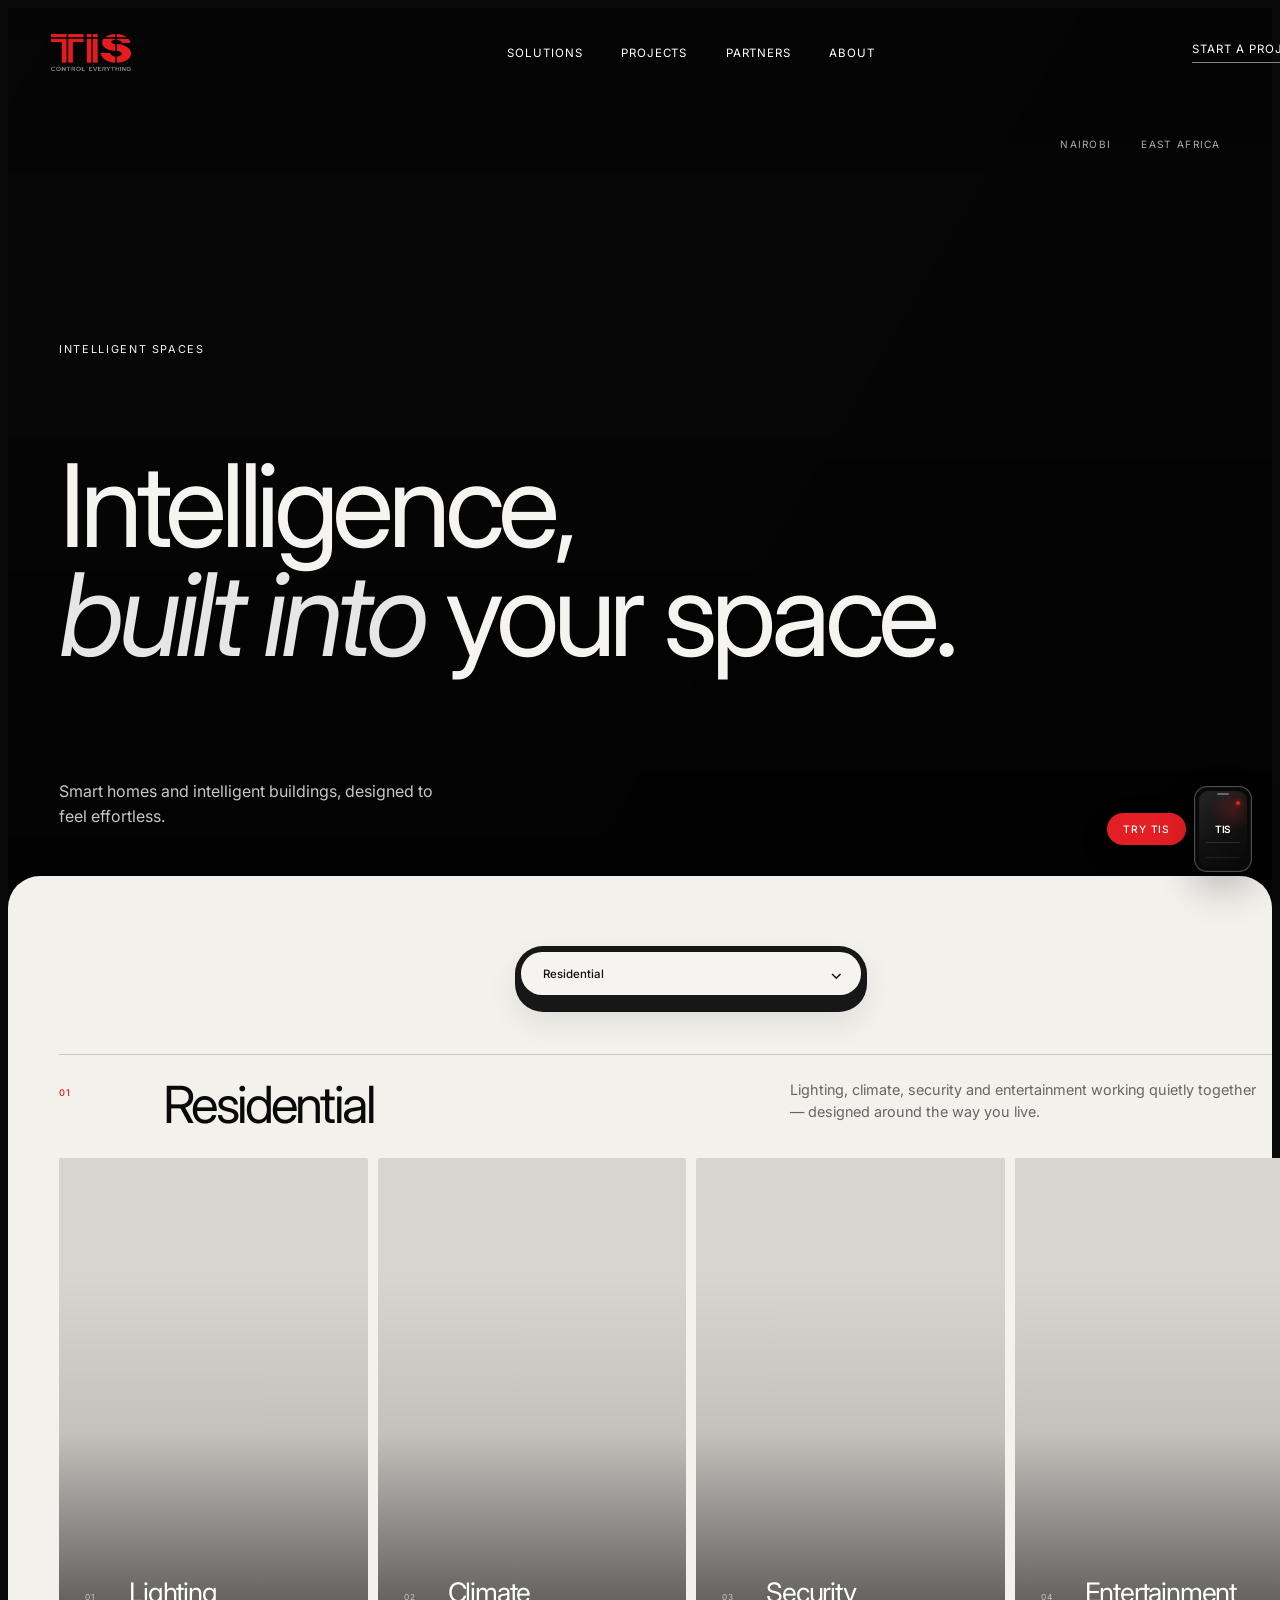
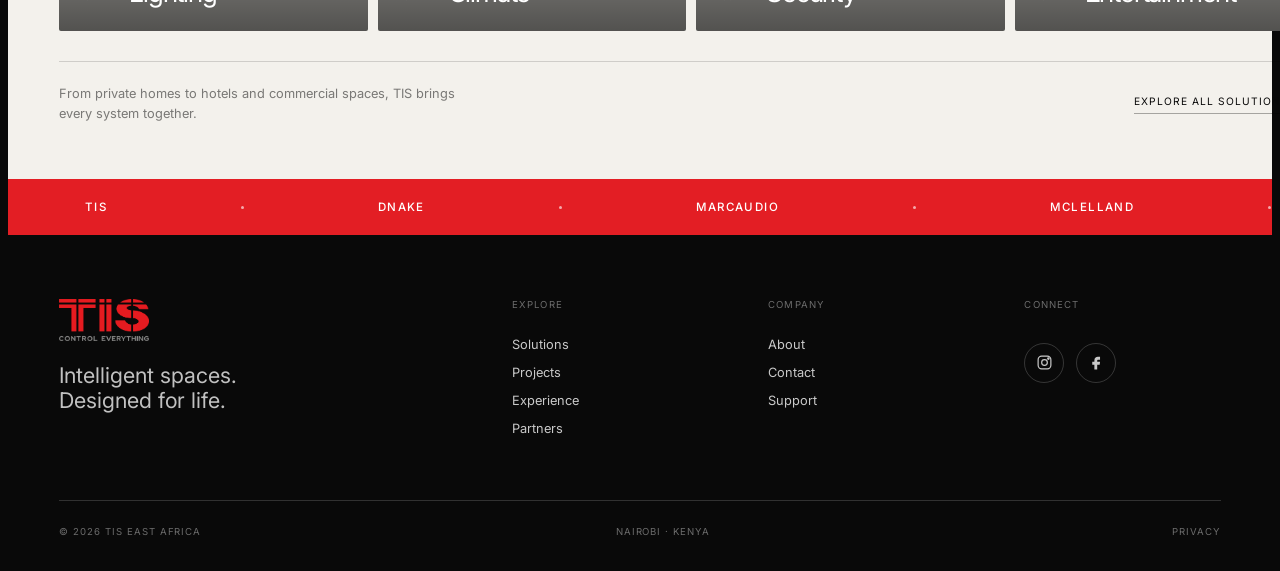
==== commit 0c77f532: "Redesign solutions page" ====
--- a/html/index.html
+++ b/html/index.html
@@ -16,7 +16,8 @@
     <link href="https://fonts.googleapis.com/css2?family=Inter:wght@300;400;500;600&display=swap" rel="stylesheet">
     <link rel="stylesheet" href="../css/style.css">
     <link rel="stylesheet" href="../css/home.css">
-
+    <link rel="stylesheet" href="../css/tis-demo.css">
+    <link rel="stylesheet" href="../css/experience.css">
 </head>
 
 <body>
@@ -34,7 +35,6 @@
         <nav class="desktop-nav" aria-label="Main navigation">
             <a href="solutions.html">Solutions</a>
             <a href="projects.html">Projects</a>            
-            <a href="experience.html">Experience</a>
             <a href="partner.html">Partners</a>
             <a href="about.html">About</a>
         </nav>
@@ -89,11 +89,6 @@
                         designed to feel effortless.
                     </p>
                 
-                    <a href="#solutions" class="text-link light-link">
-                        Discover TIS
-                        <span>↓</span>
-                    </a>
-                
                 </div>
         </section>
 
@@ -374,9 +369,11 @@
         </div>
 
     </footer>
-<script src="../js/script.js"></script>
-<script src="../js/home.js"></script>
-
+
+
+    <script src="../js/script.js"></script>
+    <script src="../js/home.js"></script>
+    <script src="../js/tis-demo.js"></script>
 </body>
 
 </html>
--- a/css/tis-demo.css
+++ b/css/tis-demo.css
@@ -0,0 +1,865 @@
+/* =========================================================
+   TIS EAST AFRICA
+   GLOBAL INTERACTIVE EXPERIENCE TRIGGER
+========================================================= */
+
+
+/* =========================================================
+   FLOATING EXPERIENCE WRAPPER
+========================================================= */
+
+.tis-demo-trigger {
+    position: fixed;
+    right: 28px;
+    bottom: 28px;
+    z-index: 850;
+
+    display: flex;
+    align-items: center;
+    gap: 12px;
+
+    border: 0;
+    padding: 0;
+
+    background: transparent;
+    color: #ffffff;
+
+    font-family: "Inter", Arial, sans-serif;
+
+    cursor: pointer;
+
+    -webkit-tap-highlight-color: transparent;
+}
+
+/* =========================================================
+   TRY TIS BUBBLE
+========================================================= */
+
+.tis-demo-trigger-label {
+    display: flex;
+    align-items: center;
+    justify-content: center;
+
+    padding: 11px 16px;
+
+    border: none;
+    border-radius: 999px;
+
+    background: #e31e24;
+
+    box-shadow:
+        0 10px 28px rgba(0, 0, 0, 0.18);
+
+    transform: translateX(4px);
+
+    transition:
+        transform 0.35s cubic-bezier(.2, .7, .2, 1),
+        background 0.3s ease,
+        box-shadow 0.3s ease;
+}
+
+
+/* Hide "Interactive demo" */
+
+.tis-demo-trigger-label span {
+    display: none;
+}
+
+
+.tis-demo-trigger-label strong {
+    margin: 0;
+
+    font-size: 0.64rem;
+    font-weight: 500;
+    line-height: 1;
+
+    text-transform: uppercase;
+    letter-spacing: 0.08em;
+
+    color: #ffffff;
+}
+
+
+.tis-demo-trigger:hover .tis-demo-trigger-label {
+    transform: translateX(0);
+
+    background: #c9191f;
+
+    box-shadow:
+        0 13px 32px rgba(0, 0, 0, 0.22);
+}
+/* =========================================================
+   MINI PHONE
+========================================================= */
+
+.tis-demo-trigger-phone {
+    position: relative;
+
+    width: 48px;
+    height: 76px;
+
+    flex-shrink: 0;
+
+    display: flex;
+    align-items: center;
+    justify-content: center;
+
+    padding: 4px;
+
+    border-radius: 13px;
+
+    background: #090909;
+
+    border: 1px solid rgba(255, 255, 255, 0.28);
+
+    box-shadow:
+        0 16px 38px rgba(0, 0, 0, 0.24),
+        inset 0 0 0 1px rgba(255, 255, 255, 0.04);
+
+    transition:
+        transform 0.4s cubic-bezier(.2, .7, .2, 1),
+        box-shadow 0.4s ease;
+}
+
+
+/* PHONE SPEAKER */
+
+.tis-demo-trigger-phone::before {
+    content: "";
+
+    position: absolute;
+
+    top: 6px;
+    left: 50%;
+
+    width: 12px;
+    height: 2px;
+
+    border-radius: 20px;
+
+    background: rgba(255, 255, 255, 0.32);
+
+    transform: translateX(-50%);
+
+    z-index: 3;
+}
+
+
+/* PHONE SCREEN */
+
+.tis-demo-trigger-screen {
+    position: relative;
+
+    width: 100%;
+    height: 100%;
+
+    overflow: hidden;
+
+    display: flex;
+    align-items: center;
+    justify-content: center;
+
+    border-radius: 9px;
+
+    background:
+        radial-gradient(circle at 70% 25%,
+            rgba(227, 30, 36, 0.22),
+            transparent 34%),
+        linear-gradient(145deg,
+            #252525 0%,
+            #111111 55%,
+            #080808 100%);
+}
+
+
+/* TIS MARK */
+
+.tis-demo-trigger-screen strong {
+    position: relative;
+    z-index: 2;
+
+    font-size: 0.63rem;
+    font-weight: 600;
+
+    letter-spacing: -0.03em;
+
+    color: #ffffff;
+}
+
+
+/* RED STATUS DOT */
+
+.tis-demo-trigger-screen::before {
+    content: "";
+
+    position: absolute;
+
+    top: 10px;
+    right: 7px;
+
+    width: 4px;
+    height: 4px;
+
+    border-radius: 50%;
+
+    background: #e31e24;
+
+    box-shadow:
+        0 0 0 3px rgba(227, 30, 36, 0.10);
+}
+
+
+/* TINY UI LINES */
+
+.tis-demo-trigger-screen::after {
+    content: "";
+
+    position: absolute;
+
+    left: 7px;
+    right: 7px;
+    bottom: 9px;
+
+    height: 14px;
+
+    border-top: 1px solid rgba(255, 255, 255, 0.12);
+    border-bottom: 1px solid rgba(255, 255, 255, 0.07);
+}
+
+
+/* =========================================================
+   HOVER
+========================================================= */
+
+.tis-demo-trigger:hover .tis-demo-trigger-phone {
+    transform:
+        translateY(-4px) rotate(-2deg);
+
+    box-shadow:
+        0 22px 50px rgba(0, 0, 0, 0.30),
+        0 0 0 1px rgba(227, 30, 36, 0.12);
+}
+
+
+.tis-demo-trigger:hover .tis-demo-trigger-label {
+    transform: translateX(0);
+
+    background: rgba(12, 12, 12, 0.88);
+
+    border-color: rgba(255, 255, 255, 0.22);
+}
+
+
+/* =========================================================
+   SUBTLE PHONE IDLE MOTION
+========================================================= */
+
+@keyframes tisDemoPhoneFloat {
+
+    0%,
+    100% {
+        transform: translateY(0);
+    }
+
+    50% {
+        transform: translateY(-3px);
+    }
+
+}
+
+
+.tis-demo-trigger-phone {
+    animation:
+        tisDemoPhoneFloat 4.5s ease-in-out infinite;
+}
+
+
+.tis-demo-trigger:hover .tis-demo-trigger-phone {
+    animation-play-state: paused;
+}
+
+
+/* =========================================================
+   TABLET
+========================================================= */
+
+@media (max-width: 900px) {
+
+    .tis-demo-trigger {
+        right: 18px;
+        bottom: 18px;
+        gap: 10px;
+    }
+
+
+    .tis-demo-trigger-phone {
+        width: 44px;
+        height: 70px;
+
+        border-radius: 12px;
+    }
+
+
+    .tis-demo-trigger-label {
+        padding: 9px 12px;
+    }
+
+}
+
+
+/* =========================================================
+   MOBILE
+========================================================= */
+
+@media (max-width: 600px) {
+
+    .tis-demo-trigger {
+        right: 14px;
+        bottom: 14px;
+    }
+
+
+    /*
+       Phone remains visible.
+       Label becomes much quieter so it does not behave
+       like a large chat widget on small screens.
+    */
+
+    .tis-demo-trigger-label {
+        position: absolute;
+
+        right: 48px;
+        bottom: 8px;
+
+        width: max-content;
+
+        padding: 8px 10px;
+
+        opacity: 0;
+
+        visibility: hidden;
+
+        transform:
+            translateX(8px);
+
+        pointer-events: none;
+
+        transition:
+            opacity 0.3s ease,
+            transform 0.3s ease,
+            visibility 0.3s ease;
+    }
+
+
+    .tis-demo-trigger:hover .tis-demo-trigger-label,
+    .tis-demo-trigger:focus-visible .tis-demo-trigger-label {
+        opacity: 1;
+
+        visibility: visible;
+
+        transform:
+            translateX(0);
+    }
+
+
+    .tis-demo-trigger-phone {
+        width: 42px;
+        height: 66px;
+
+        border-radius: 11px;
+    }
+
+
+    .tis-demo-trigger-screen {
+        border-radius: 8px;
+    }
+
+}
+
+
+/* =========================================================
+   ACCESSIBILITY
+========================================================= */
+
+.tis-demo-trigger:focus-visible {
+    outline: none;
+}
+
+
+.tis-demo-trigger:focus-visible .tis-demo-trigger-phone {
+    box-shadow:
+        0 0 0 2px #e31e24,
+        0 16px 38px rgba(0, 0, 0, 0.24);
+}
+
+
+@media (prefers-reduced-motion: reduce) {
+
+    .tis-demo-trigger-phone {
+        animation: none;
+    }
+
+
+    .tis-demo-trigger,
+    .tis-demo-trigger-phone,
+    .tis-demo-trigger-label {
+        transition-duration: 0.01ms;
+    }
+
+}/* =========================================================
+   TIS EXPERIENCE — POPUP
+========================================================= */
+
+body.tis-demo-open {
+    overflow: hidden;
+}
+
+
+/* FULL SCREEN CONTAINER */
+
+.tis-demo-modal {
+    position: fixed;
+    inset: 0;
+    z-index: 3000;
+
+    display: flex;
+    align-items: center;
+    justify-content: center;
+
+    padding: 22px;
+
+    opacity: 0;
+    visibility: hidden;
+    pointer-events: none;
+
+    transition:
+        opacity 0.4s ease,
+        visibility 0.4s ease;
+}
+
+
+.tis-demo-modal.open {
+    opacity: 1;
+    visibility: visible;
+    pointer-events: auto;
+}
+
+
+/* BACKDROP */
+
+.tis-demo-backdrop {
+    position: absolute;
+    inset: 0;
+
+    background: rgba(0, 0, 0, 0.68);
+
+    backdrop-filter: blur(12px);
+    -webkit-backdrop-filter: blur(12px);
+
+    opacity: 0;
+
+    transition: opacity 0.45s ease;
+}
+
+
+.tis-demo-modal.open .tis-demo-backdrop {
+    opacity: 1;
+}
+
+
+/* =========================================================
+   MAIN EXPERIENCE WINDOW
+========================================================= */
+
+.tis-demo-modal-panel {
+    position: relative;
+    z-index: 2;
+
+    width: min(1380px, calc(100vw - 44px));
+    height: min(820px, calc(100svh - 44px));
+
+    display: flex;
+    flex-direction: column;
+
+    overflow: hidden;
+
+    background: #111111;
+    color: #ffffff;
+
+    border:
+        1px solid rgba(255, 255, 255, 0.14);
+
+    border-radius: 18px;
+
+    box-shadow:
+        0 35px 100px rgba(0, 0, 0, 0.45);
+
+    transform:
+        translateY(22px) scale(0.975);
+
+    opacity: 0;
+
+    transition:
+        transform 0.55s cubic-bezier(.2, .8, .2, 1),
+        opacity 0.4s ease;
+}
+
+
+.tis-demo-modal.open .tis-demo-modal-panel {
+    transform:
+        translateY(0) scale(1);
+
+    opacity: 1;
+}
+
+
+/* =========================================================
+   TOP BAR
+========================================================= */
+
+.tis-demo-modal-top {
+    position: relative;
+    z-index: 5;
+
+    height: 76px;
+    flex-shrink: 0;
+
+    display: flex;
+    align-items: center;
+    justify-content: space-between;
+
+    padding: 0 22px 0 26px;
+
+    background: #0c0c0c;
+
+    border-bottom:
+        1px solid rgba(255, 255, 255, 0.10);
+}
+
+
+.tis-demo-modal-title {
+    display: flex;
+    align-items: center;
+    gap: 16px;
+}
+
+
+.tis-demo-modal-title span {
+    font-size: 0.58rem;
+    font-weight: 500;
+
+    text-transform: uppercase;
+    letter-spacing: 0.13em;
+
+    color: rgba(255, 255, 255, 0.42);
+}
+
+
+.tis-demo-modal-title strong {
+    font-size: 0.72rem;
+    font-weight: 500;
+
+    text-transform: uppercase;
+    letter-spacing: 0.08em;
+
+    color: #ffffff;
+}
+
+
+.tis-demo-modal-title strong::before {
+    content: "";
+
+    display: inline-block;
+
+    width: 5px;
+    height: 5px;
+
+    margin-right: 9px;
+
+    border-radius: 50%;
+
+    background: #e31e24;
+
+    vertical-align: 1px;
+}
+
+
+/* =========================================================
+   CLOSE BUTTON
+========================================================= */
+
+.tis-demo-close {
+    position: relative;
+
+    width: 42px;
+    height: 42px;
+
+    flex-shrink: 0;
+
+    border-radius: 50%;
+
+    border:
+        1px solid rgba(255, 255, 255, 0.15);
+
+    background: rgba(255, 255, 255, 0.04);
+
+    cursor: pointer;
+
+    transition:
+        background 0.3s ease,
+        border-color 0.3s ease,
+        transform 0.3s ease;
+}
+
+
+.tis-demo-close:hover {
+    background: #e31e24;
+    border-color: #e31e24;
+
+    transform: rotate(5deg);
+}
+
+
+.tis-demo-close span {
+    position: absolute;
+
+    top: 50%;
+    left: 50%;
+
+    width: 15px;
+    height: 1px;
+
+    background: #ffffff;
+}
+
+
+.tis-demo-close span:first-child {
+    transform:
+        translate(-50%, -50%) rotate(45deg);
+}
+
+
+.tis-demo-close span:last-child {
+    transform:
+        translate(-50%, -50%) rotate(-45deg);
+}
+
+
+/* =========================================================
+   EXPERIENCE CONTENT AREA
+========================================================= */
+
+.tis-demo-modal-content {
+    position: relative;
+
+    flex: 1;
+    min-height: 0;
+
+    overflow: hidden;
+
+    background:
+        radial-gradient(circle at 70% 20%,
+            rgba(227, 30, 36, 0.06),
+            transparent 30%),
+        #151515;
+}
+
+
+/* =========================================================
+   TEMPORARY PLACEHOLDER
+========================================================= */
+
+.tis-demo-placeholder {
+    width: 100%;
+    height: 100%;
+
+    display: flex;
+    flex-direction: column;
+    align-items: center;
+    justify-content: center;
+
+    padding: 40px;
+
+    text-align: center;
+}
+
+
+.tis-demo-placeholder>span {
+    margin-bottom: 20px;
+
+    font-size: 0.58rem;
+    font-weight: 500;
+
+    text-transform: uppercase;
+    letter-spacing: 0.16em;
+
+    color: #e31e24;
+}
+
+
+.tis-demo-placeholder strong {
+    font-size:
+        clamp(2.5rem, 5vw, 5.5rem);
+
+    font-weight: 400;
+    line-height: 0.95;
+
+    letter-spacing: -0.045em;
+
+    color: #ffffff;
+}
+
+
+.tis-demo-placeholder p {
+    width: min(430px, 100%);
+
+    margin-top: 25px;
+
+    font-size: 0.8rem;
+    line-height: 1.6;
+
+    color: rgba(255, 255, 255, 0.46);
+}
+
+
+/* =========================================================
+   HIDE FLOATING SITE ELEMENTS WHILE EXPERIENCE IS OPEN
+========================================================= */
+
+body.tis-demo-open .tis-demo-trigger,
+body.tis-demo-open .floating-nav {
+    opacity: 0;
+    visibility: hidden;
+    pointer-events: none;
+}
+
+
+/* =========================================================
+   TABLET
+========================================================= */
+
+@media (max-width: 900px) {
+
+    .tis-demo-modal {
+        padding: 14px;
+    }
+
+
+    .tis-demo-modal-panel {
+        width: calc(100vw - 28px);
+        height: calc(100svh - 28px);
+
+        border-radius: 15px;
+    }
+
+
+    .tis-demo-modal-top {
+        height: 68px;
+
+        padding:
+            0 16px 0 20px;
+    }
+
+
+    .tis-demo-modal-title {
+        gap: 11px;
+    }
+
+
+    .tis-demo-close {
+        width: 40px;
+        height: 40px;
+    }
+
+}
+
+
+/* =========================================================
+   MOBILE
+========================================================= */
+
+@media (max-width: 600px) {
+
+    .tis-demo-modal {
+        padding: 0;
+
+        align-items: stretch;
+    }
+
+
+    .tis-demo-modal-panel {
+        width: 100%;
+        height: 100svh;
+
+        border: 0;
+        border-radius: 0;
+
+        transform:
+            translateY(30px) scale(1);
+    }
+
+
+    .tis-demo-modal-top {
+        height: 64px;
+
+        padding:
+            0 14px 0 18px;
+    }
+
+
+    .tis-demo-modal-title span {
+        display: none;
+    }
+
+
+    .tis-demo-modal-title strong {
+        font-size: 0.68rem;
+    }
+
+
+    .tis-demo-close {
+        width: 38px;
+        height: 38px;
+    }
+
+
+    .tis-demo-placeholder {
+        padding: 28px;
+    }
+
+
+    .tis-demo-placeholder strong {
+        font-size:
+            clamp(2.6rem, 12vw, 4rem);
+    }
+
+}
+
+
+/* =========================================================
+   REDUCED MOTION
+========================================================= */
+
+@media (prefers-reduced-motion: reduce) {
+
+    .tis-demo-modal,
+    .tis-demo-backdrop,
+    .tis-demo-modal-panel {
+        transition-duration: 0.01ms;
+    }
+
+}
+/* =========================================================
+   EMBEDDED TIS EXPERIENCE
+========================================================= */
+
+.tis-demo-frame {
+    display: block;
+
+    width: 100%;
+    height: 100%;
+
+    border: 0;
+
+    background: #111;
+}
--- a/css/experience.css
+++ b/css/experience.css
@@ -0,0 +1,3195 @@
+/* =========================================================
+   TIS EAST AFRICA — INTERACTIVE EXPERIENCE
+   Clean rebuild
+========================================================= */
+
+.experience-page {
+    background: #f5f4f0;
+    color: #111;
+}
+
+
+/* =========================================================
+   HEADER — LIGHT PAGE
+========================================================= */
+
+.experience-page .site-header {
+    color: #111;
+}
+
+.experience-page .desktop-nav a,
+.experience-page .nav-contact {
+    color: #111;
+}
+
+.experience-page .desktop-nav a::after {
+    background: #111;
+}
+
+.experience-page .nav-contact {
+    border-color: rgba(0, 0, 0, 0.3);
+}
+
+.experience-page .menu-button span {
+    background: #111;
+}
+
+
+/* =========================================================
+   EXPERIENCE PAGE
+========================================================= */
+
+.tis-experience {
+    padding: 118px var(--page-padding) 28px;
+    background: #f5f4f0;
+}
+
+
+/* =========================================================
+   TOP LINE
+========================================================= */
+
+.experience-topline {
+    display: flex;
+    align-items: center;
+    justify-content: space-between;
+    gap: 30px;
+
+    padding-bottom: 11px;
+
+    border-bottom: 1px solid rgba(0, 0, 0, 0.15);
+
+    font-size: 0.57rem;
+    font-weight: 500;
+    line-height: 1;
+
+    letter-spacing: 0.11em;
+    text-transform: uppercase;
+}
+
+.experience-topline span:last-child {
+    color: #777;
+}
+
+
+/* =========================================================
+   EXPERIENCE STAGE
+
+   IMPORTANT:
+   Room = environment
+   Phone = floating foreground object
+========================================================= */
+
+.experience-stage {
+    position: relative;
+
+    height: clamp(610px, 48vw, 700px);
+
+    margin-top: 10px;
+    padding: clamp(24px, 2.6vw, 40px);
+
+    overflow: hidden;
+
+    border-radius: 4px;
+
+    background:
+        radial-gradient(circle at 86% 40%,
+            rgba(227, 30, 36, 0.1),
+            transparent 24%),
+        #101112;
+
+    isolation: isolate;
+}
+
+
+/* technical background grid */
+
+.experience-stage::before {
+    content: "";
+
+    position: absolute;
+    inset: 0;
+    z-index: 0;
+
+    pointer-events: none;
+
+    opacity: 0.16;
+
+    background-image:
+        linear-gradient(rgba(255, 255, 255, 0.035) 1px,
+            transparent 1px),
+        linear-gradient(90deg,
+            rgba(255, 255, 255, 0.035) 1px,
+            transparent 1px);
+
+    background-size: 70px 70px;
+}
+
+
+/* =========================================================
+   REACTIVE ROOM
+========================================================= */
+.demo-room {
+    position: absolute;
+    z-index: 1;
+
+    top: 50%;
+    left: 12px;
+
+    width: calc(100% - 55px);
+    height: calc(100% - 24px);
+
+    overflow: hidden;
+
+    border-radius: 3px;
+    background: #222;
+
+    transform: translateY(-50%);
+
+    box-shadow:
+        0 18px 55px rgba(0, 0, 0, 0.22);
+
+    isolation: isolate;
+}
+#demo-room-temperature {
+    display: none !important;
+}
+/* ROOM IMAGE */
+
+.demo-room-image {
+    position: absolute;
+    inset: 0;
+    z-index: 0;
+
+    background:
+        url("https://images.unsplash.com/photo-1600566753086-00f18fb6b3ea?auto=format&fit=crop&w=1800&q=90") center / cover no-repeat;
+
+    transform: scale(1.01);
+transition:
+        filter 650ms ease,
+        opacity 180ms ease,
+        transform 1000ms cubic-bezier(.2, .7, .2, 1);
+}
+
+
+/* ROOM LIGHTING */
+
+.demo-room-light {
+    position: absolute;
+    inset: 0;
+    z-index: 1;
+
+    pointer-events: none;
+
+    opacity: 0.18;
+
+    background:
+        radial-gradient(circle at 58% 24%,
+            rgba(255, 220, 155, 0.75),
+            transparent 36%),
+        linear-gradient(180deg,
+            rgba(255, 214, 145, 0.14),
+            rgba(255, 180, 100, 0.04));
+
+    mix-blend-mode: screen;
+
+    transition: opacity 500ms ease;
+}
+
+
+/* NIGHT / DIM */
+
+.demo-room-night {
+    position: absolute;
+    inset: 0;
+    z-index: 2;
+
+    pointer-events: none;
+
+    opacity: 0;
+
+    background:
+        linear-gradient(180deg,
+            rgba(3, 8, 18, 0.03),
+            rgba(3, 7, 15, 0.28));
+
+    transition: opacity 600ms ease;
+}
+
+
+/* =========================================================
+   CURTAINS
+========================================================= */
+
+.demo-curtains {
+    position: absolute;
+    inset: 0;
+    z-index: 3;
+
+    overflow: hidden;
+    pointer-events: none;
+}
+
+.demo-curtain {
+    position: absolute;
+    top: 0;
+    bottom: 0;
+
+    width: 51%;
+
+    opacity: 0;
+
+    background:
+        linear-gradient(90deg,
+            rgba(28, 29, 30, 0.97),
+            rgba(52, 53, 54, 0.96),
+            rgba(29, 30, 31, 0.97));
+
+    transition:
+        transform 850ms cubic-bezier(.65, 0, .35, 1),
+        opacity 350ms ease;
+}
+
+.demo-curtain::after {
+    content: "";
+
+    position: absolute;
+    inset: 0;
+
+    opacity: 0.35;
+
+    background:
+        repeating-linear-gradient(90deg,
+            transparent 0,
+            transparent 26px,
+            rgba(255, 255, 255, 0.07) 27px,
+            transparent 30px);
+}
+
+.demo-curtain-left {
+    left: 0;
+    transform: translateX(-94%);
+}
+
+.demo-curtain-right {
+    right: 0;
+    transform: translateX(94%);
+}
+
+.demo-room.curtains-closed .demo-curtain {
+    opacity: 1;
+}
+
+.demo-room.curtains-closed .demo-curtain-left,
+.demo-room.curtains-closed .demo-curtain-right {
+    transform: translateX(0);
+}
+
+
+/* =========================================================
+   ROOM OVERLAYS
+========================================================= */
+
+.demo-room::after {
+    content: "";
+
+    position: absolute;
+    inset: 0;
+    z-index: 4;
+
+    pointer-events: none;
+
+    background:
+        linear-gradient(180deg,
+            rgba(0, 0, 0, 0.24) 0%,
+            rgba(0, 0, 0, 0) 31%,
+            rgba(0, 0, 0, 0.05) 61%,
+            rgba(0, 0, 0, 0.67) 100%);
+}
+
+.demo-room-top,
+.demo-room-bottom {
+    position: absolute;
+    z-index: 5;
+
+    left: 22px;
+    right: 22px;
+
+    display: flex;
+    align-items: center;
+    justify-content: space-between;
+
+    color: #fff;
+}
+
+.demo-room-top {
+    top: 20px;
+
+    font-size: 0.55rem;
+    letter-spacing: 0.09em;
+    text-transform: uppercase;
+}
+
+.live-indicator {
+    display: flex;
+    align-items: center;
+    gap: 8px;
+}
+
+.live-indicator i,
+.camera-live i {
+    display: block;
+
+    width: 5px;
+    height: 5px;
+
+    border-radius: 50%;
+
+    background: var(--red);
+
+    box-shadow:
+        0 0 0 4px rgba(227, 30, 36, 0.15);
+}
+
+.demo-room-bottom {
+    bottom: 20px;
+    align-items: flex-end;
+}
+
+.demo-room-bottom>div {
+    display: flex;
+    flex-direction: column;
+    gap: 5px;
+}
+
+.demo-room-bottom>div:last-child {
+    text-align: right;
+}
+
+.demo-room-bottom span {
+    font-size: 0.48rem;
+
+    letter-spacing: 0.11em;
+    text-transform: uppercase;
+
+    color: rgba(255, 255, 255, 0.56);
+}
+
+.demo-room-bottom strong {
+    font-size: 0.83rem;
+    font-weight: 500;
+}
+
+
+/* =========================================================
+   FLOATING PHONE
+========================================================= */
+
+.phone-wrap {
+    position: absolute;
+
+    z-index: 10;
+
+    top: 50%;
+    right: clamp(30px, 4vw, 70px);
+
+    width: clamp(285px, 23vw, 345px);
+
+    transform: translateY(-50%);
+}
+
+
+/* glow/shadow behind phone */
+
+.phone-wrap::before {
+    content: "";
+
+    position: absolute;
+
+    z-index: -1;
+
+    top: 9%;
+    left: -14%;
+
+    width: 128%;
+    height: 84%;
+
+    border-radius: 50%;
+
+    pointer-events: none;
+
+    background:
+        radial-gradient(circle,
+            rgba(227, 30, 36, 0.13),
+            rgba(0, 0, 0, 0.28) 46%,
+            transparent 70%);
+
+    filter: blur(30px);
+}
+
+
+/* =========================================================
+   PHONE HARDWARE
+========================================================= */
+
+.tis-phone {
+    position: relative;
+
+    width: 100%;
+    height: clamp(570px, 44vw, 650px);
+
+    padding: 9px;
+
+    overflow: hidden;
+
+    border-radius: 42px;
+
+    background:
+        linear-gradient(145deg,
+            #5d5e60 0%,
+            #161719 16%,
+            #070708 48%,
+            #303133 82%,
+            #111214 100%);
+
+    border: 1px solid rgba(255, 255, 255, 0.17);
+
+    box-shadow:
+        0 40px 90px rgba(0, 0, 0, 0.52),
+        0 12px 28px rgba(0, 0, 0, 0.4),
+        inset 0 0 0 1px rgba(255, 255, 255, 0.07);
+}
+
+
+/* side hardware buttons */
+
+.tis-phone::before {
+    content: "";
+
+    position: absolute;
+
+    left: -3px;
+    top: 145px;
+
+    width: 3px;
+    height: 74px;
+
+    border-radius: 2px 0 0 2px;
+
+    background: #2a2b2d;
+
+    box-shadow:
+        0 92px 0 #2a2b2d;
+}
+
+.tis-phone::after {
+    content: "";
+
+    position: absolute;
+
+    right: -3px;
+    top: 180px;
+
+    width: 3px;
+    height: 92px;
+
+    border-radius: 0 2px 2px 0;
+
+    background: #2a2b2d;
+}
+
+.phone-speaker {
+    position: absolute;
+    z-index: 20;
+
+    top: 17px;
+    left: 50%;
+
+    width: 56px;
+    height: 4px;
+
+    border-radius: 10px;
+
+    background: #050505;
+
+    transform: translateX(-50%);
+}
+
+.phone-camera {
+    position: absolute;
+    z-index: 20;
+
+    top: 15px;
+    left: calc(50% + 39px);
+
+    width: 7px;
+    height: 7px;
+
+    border-radius: 50%;
+
+    background:
+        radial-gradient(circle at 35% 35%,
+            #324b67,
+            #070809 60%);
+}
+
+
+/* =========================================================
+   PHONE SCREEN
+========================================================= */
+
+.phone-screen {
+    position: relative;
+
+    width: 100%;
+    height: 100%;
+
+    display: flex;
+    flex-direction: column;
+
+    overflow: hidden;
+
+    border-radius: 34px;
+
+    background: #20272e;
+    color: #fff;
+}
+
+.phone-screen::before {
+    content: "";
+
+    position: absolute;
+    inset: 0;
+    z-index: 0;
+
+    pointer-events: none;
+
+    background:
+        radial-gradient(circle at 90% 0%,
+            rgba(227, 30, 36, 0.08),
+            transparent 26%);
+}
+
+
+/* =========================================================
+   STATUS BAR
+========================================================= */
+
+.app-status-bar {
+    position: relative;
+    z-index: 4;
+
+    flex-shrink: 0;
+
+    display: flex;
+    align-items: center;
+    justify-content: space-between;
+
+    height: 31px;
+
+    padding: 9px 17px 0;
+
+    font-size: 0.46rem;
+    font-weight: 500;
+
+    color: rgba(255, 255, 255, 0.68);
+}
+
+.app-status-bar>div {
+    display: flex;
+    align-items: center;
+    gap: 6px;
+}
+.wifi-icon {
+    position: relative;
+    display: inline-block;
+    width: 13px;
+    height: 10px;
+}
+
+.wifi-icon i {
+    position: absolute;
+    left: 50%;
+    bottom: 0;
+
+    border: 1.2px solid rgba(255, 255, 255, 0.72);
+    border-left-color: transparent;
+    border-right-color: transparent;
+    border-bottom-color: transparent;
+
+    border-radius: 50% 50% 0 0;
+
+    transform: translateX(-50%);
+}
+
+.wifi-icon i:nth-child(1) {
+    width: 13px;
+    height: 9px;
+}
+
+.wifi-icon i:nth-child(2) {
+    width: 8px;
+    height: 6px;
+}
+
+.wifi-icon i:nth-child(3) {
+    width: 3px;
+    height: 3px;
+    background: rgba(255, 255, 255, 0.72);
+    border: 0;
+    border-radius: 50%;
+}
+
+.app-status-bar>div span:first-child {
+    color: #79b67d;
+}
+
+
+/* =========================================================
+   APP HEADER
+========================================================= */
+
+.app-header {
+    position: relative;
+    z-index: 4;
+
+    flex-shrink: 0;
+
+    height: 48px;
+
+    display: grid;
+    grid-template-columns: 1fr auto 1fr;
+    align-items: center;
+
+    padding: 0 14px;
+
+    border-bottom: 1px solid rgba(255, 255, 255, 0.07);
+}
+
+.app-header button {
+    border: 0;
+    color: inherit;
+    cursor: pointer;
+}
+
+.app-home-button {
+    display: flex;
+    align-items: center;
+    gap: 6px;
+
+    padding: 0;
+
+    background: transparent;
+
+    font-size: 0.5rem;
+
+    color: rgba(255, 255, 255, 0.65) !important;
+}
+
+.app-home-button span:first-child {
+    font-size: 0.75rem;
+}
+
+.app-logo {
+    font-size: 0.77rem;
+    font-weight: 600;
+    letter-spacing: -0.04em;
+
+    color: var(--red);
+}
+
+.app-header-actions {
+    justify-self: end;
+
+    display: flex;
+    gap: 5px;
+}
+
+.app-header-actions button {
+    width: 25px;
+    height: 25px;
+
+    display: grid;
+    place-items: center;
+
+    padding: 0;
+
+    border-radius: 50%;
+
+    background: rgba(255, 255, 255, 0.055);
+
+    font-size: 0.55rem;
+}
+
+
+/* =========================================================
+   APP VIEWPORT
+========================================================= */
+
+.app-viewport {
+    position: relative;
+    z-index: 2;
+
+    flex: 1;
+    min-height: 0;
+
+    overflow: hidden;
+}
+
+.app-view {
+    position: absolute;
+    inset: 0;
+
+    display: none;
+
+    padding: 15px 14px 18px;
+
+    overflow-x: hidden;
+    overflow-y: auto;
+
+    scrollbar-width: none;
+}
+
+.app-view::-webkit-scrollbar {
+    display: none;
+}
+
+.app-view.active {
+    display: block;
+}
+
+
+/* =========================================================
+   HOME STATUS
+========================================================= */
+
+.home-status {
+    display: flex;
+    align-items: flex-end;
+    justify-content: space-between;
+
+    gap: 20px;
+
+    margin-bottom: 12px;
+}
+
+.home-status>div:first-child {
+    display: flex;
+    flex-direction: column;
+}
+
+.home-status>div:first-child strong {
+    font-size: 1.25rem;
+    font-weight: 300;
+
+    letter-spacing: -0.045em;
+}
+
+.home-status>div:first-child span {
+    margin-top: 1px;
+
+    font-size: 0.45rem;
+
+    color: rgba(255, 255, 255, 0.45);
+}
+
+.weather-status {
+    display: flex;
+    align-items: center;
+    gap: 8px;
+}
+
+.weather-icon {
+    font-size: 1rem;
+    color: #e8bc6a;
+}
+
+.weather-status>div {
+    display: flex;
+    flex-direction: column;
+}
+
+.weather-status strong {
+    font-size: 0.78rem;
+    font-weight: 500;
+}
+
+.weather-status div span {
+    font-size: 0.4rem;
+    color: rgba(255, 255, 255, 0.42);
+}
+
+
+/* =========================================================
+   FEATURED ROOM
+========================================================= */
+
+.featured-room {
+    position: relative;
+
+    width: 100%;
+    height: 128px;
+
+    display: block;
+
+    padding: 0;
+
+    overflow: hidden;
+
+    border: 0;
+    border-radius: 9px;
+
+    color: #fff;
+    text-align: left;
+
+    cursor: pointer;
+
+    background: #111;
+}
+
+.featured-room-image {
+    position: absolute;
+    inset: 0;
+
+    background:
+        url("https://images.unsplash.com/photo-1600566753086-00f18fb6b3ea?auto=format&fit=crop&w=900&q=85") center / cover no-repeat;
+
+    transition: transform 500ms ease;
+}
+
+.featured-room:hover .featured-room-image {
+    transform: scale(1.025);
+}
+
+.featured-room-shade {
+    position: absolute;
+    inset: 0;
+
+    background:
+        linear-gradient(180deg,
+            rgba(0, 0, 0, 0.03),
+            rgba(0, 0, 0, 0.65));
+}
+
+.featured-room-copy {
+    position: absolute;
+
+    left: 13px;
+    bottom: 12px;
+
+    display: flex;
+    flex-direction: column;
+    gap: 2px;
+}
+
+.featured-room-copy span {
+    font-size: 0.4rem;
+
+    letter-spacing: 0.08em;
+    text-transform: uppercase;
+
+    color: rgba(255, 255, 255, 0.56);
+}
+
+.featured-room-copy strong {
+    font-size: 0.73rem;
+    font-weight: 500;
+}
+
+.featured-room-arrow {
+    position: absolute;
+
+    right: 13px;
+    bottom: 12px;
+
+    font-size: 0.66rem;
+}
+
+
+/* =========================================================
+   DASHBOARD
+========================================================= */
+
+.dashboard-grid {
+    display: grid;
+    grid-template-columns: repeat(3, 1fr);
+
+    gap: 6px;
+
+    margin-top: 7px;
+}
+
+.dashboard-tile {
+    min-width: 0;
+    min-height: 79px;
+
+    display: flex;
+    flex-direction: column;
+    align-items: flex-start;
+
+    padding: 10px;
+
+    border: 1px solid rgba(255, 255, 255, 0.035);
+    border-radius: 8px;
+
+    background: #2b353f;
+    color: #fff;
+
+    text-align: left;
+
+    cursor: pointer;
+
+    transition:
+        background 180ms ease,
+        transform 180ms ease,
+        border-color 180ms ease;
+}
+
+.dashboard-tile:hover {
+    background: #333f4a;
+
+    border-color: rgba(255, 255, 255, 0.09);
+
+    transform: translateY(-1px);
+}
+
+.dashboard-icon {
+    height: 24px;
+
+    font-size: 0.9rem;
+
+    color: #c5cdd3;
+}
+
+.dashboard-tile strong {
+    margin-top: auto;
+
+    font-size: 0.51rem;
+    font-weight: 500;
+}
+
+.dashboard-tile small {
+    margin-top: 2px;
+
+    font-size: 0.37rem;
+
+    color: rgba(255, 255, 255, 0.39);
+}
+
+
+/* =========================================================
+   CAMERA PREVIEW
+========================================================= */
+
+.camera-preview {
+    position: relative;
+
+    width: 100%;
+    height: 88px;
+
+    display: block;
+
+    margin-top: 7px;
+    padding: 0;
+
+    overflow: hidden;
+
+    border: 0;
+    border-radius: 8px;
+
+    background: #111;
+    color: #fff;
+
+    text-align: left;
+
+    cursor: pointer;
+}
+
+.camera-preview-image {
+    position: absolute;
+    inset: 0;
+
+    background:
+        url("https://images.unsplash.com/photo-1600047509807-ba8f99d2cdde?auto=format&fit=crop&w=900&q=80") center 65% / cover no-repeat;
+}
+
+.camera-preview-shade {
+    position: absolute;
+    inset: 0;
+
+    background:
+        linear-gradient(90deg,
+            rgba(0, 0, 0, 0.68),
+            rgba(0, 0, 0, 0.1));
+}
+
+.camera-preview>div:last-of-type {
+    position: absolute;
+
+    left: 12px;
+    bottom: 10px;
+
+    display: flex;
+    flex-direction: column;
+}
+
+.camera-preview>div:last-of-type span {
+    font-size: 0.38rem;
+
+    text-transform: uppercase;
+    letter-spacing: 0.09em;
+
+    color: rgba(255, 255, 255, 0.5);
+}
+
+.camera-preview>div:last-of-type strong {
+    margin-top: 2px;
+
+    font-size: 0.56rem;
+    font-weight: 500;
+}
+
+.camera-preview>span:last-child {
+    position: absolute;
+
+    right: 12px;
+    bottom: 11px;
+
+    font-size: 0.58rem;
+}
+
+.camera-live {
+    position: absolute;
+    z-index: 2;
+
+    top: 9px;
+    left: 10px;
+
+    display: flex;
+    align-items: center;
+    gap: 6px;
+
+    font-size: 0.37rem;
+
+    text-transform: uppercase;
+    letter-spacing: 0.08em;
+}
+
+
+/* =========================================================
+   GENERIC VIEW HEADING
+========================================================= */
+
+.app-view-heading {
+    display: flex;
+    align-items: flex-start;
+    justify-content: space-between;
+
+    gap: 20px;
+
+    padding-bottom: 11px;
+
+    border-bottom: 1px solid rgba(255, 255, 255, 0.09);
+}
+
+.app-view-heading>div {
+    display: flex;
+    flex-direction: column;
+}
+
+.app-view-heading>div>span {
+    margin-bottom: 3px;
+
+    font-size: 0.4rem;
+
+    letter-spacing: 0.1em;
+    text-transform: uppercase;
+
+    color: rgba(255, 255, 255, 0.38);
+}
+
+.app-view-heading h2 {
+    margin: 0;
+
+    font-size: 1.3rem;
+    font-weight: 300;
+    line-height: 1;
+
+    letter-spacing: -0.045em;
+}
+
+.app-view-heading>span {
+    font-size: 0.45rem;
+
+    color: rgba(255, 255, 255, 0.38);
+}
+
+.view-description {
+    margin: 12px 0 14px;
+
+    font-size: 0.48rem;
+    line-height: 1.5;
+
+    color: rgba(255, 255, 255, 0.48);
+}
+
+
+/* =========================================================
+   ROOMS
+========================================================= */
+
+.room-list {
+    display: grid;
+    grid-template-columns: 1fr 1fr;
+
+    gap: 7px;
+
+    margin-top: 12px;
+}
+
+.room-card {
+    min-width: 0;
+
+    display: flex;
+    flex-direction: column;
+
+    padding: 0 0 10px;
+
+    overflow: hidden;
+
+    border: 0;
+    border-radius: 8px;
+
+    background: #2b353f;
+    color: #fff;
+
+    text-align: left;
+
+    cursor: pointer;
+}
+
+.room-card-image {
+    width: 100%;
+    height: 104px;
+
+    margin-bottom: 9px;
+
+    background-size: cover;
+    background-position: center;
+
+    transition: transform 400ms ease;
+}
+
+.room-card:hover .room-card-image {
+    transform: scale(1.025);
+}
+
+.room-living {
+    background-image:
+        url("https://images.unsplash.com/photo-1600566753086-00f18fb6b3ea?auto=format&fit=crop&w=700&q=80");
+}
+
+.room-master {
+    background-image:
+        url("https://images.unsplash.com/photo-1616594039964-ae9021a400a0?auto=format&fit=crop&w=700&q=80");
+}
+
+.room-kitchen {
+    background-image:
+        url("https://images.unsplash.com/photo-1556911220-bff31c812dba?auto=format&fit=crop&w=700&q=80");
+}
+
+.room-cinema {
+    background-image:
+        url("https://images.unsplash.com/photo-1489599849927-2ee91cede3ba?auto=format&fit=crop&w=700&q=80");
+}
+
+.room-garden {
+    background-image:
+        url("https://images.unsplash.com/photo-1600047509807-ba8f99d2cdde?auto=format&fit=crop&w=700&q=80");
+}
+
+.room-card>span,
+.room-card>small {
+    padding: 0 10px;
+}
+
+.room-card>span {
+    font-size: 0.51rem;
+    font-weight: 500;
+}
+
+.room-card>small {
+    margin-top: 2px;
+
+    font-size: 0.36rem;
+
+    color: rgba(255, 255, 255, 0.38);
+}
+
+
+/* =========================================================
+   ROOM CONTROL
+========================================================= */
+
+.room-control-image {
+    position: relative;
+
+    height: 146px;
+
+    margin: -15px -14px 0;
+
+    overflow: hidden;
+}
+
+.room-control-photo {
+    position: absolute;
+    inset: 0;
+
+    background:
+        url("https://images.unsplash.com/photo-1600566753086-00f18fb6b3ea?auto=format&fit=crop&w=900&q=85") center / cover no-repeat;
+}
+
+.room-control-shade {
+    position: absolute;
+    inset: 0;
+
+    background:
+        linear-gradient(180deg,
+            rgba(0, 0, 0, 0.3),
+            rgba(0, 0, 0, 0.64));
+}
+
+.app-back-button {
+    position: absolute;
+
+    top: 12px;
+    left: 13px;
+
+    width: 28px;
+    height: 28px;
+
+    display: grid;
+    place-items: center;
+
+    padding: 0;
+
+    border: 1px solid rgba(255, 255, 255, 0.14);
+    border-radius: 50%;
+
+    background: rgba(0, 0, 0, 0.32);
+    color: #fff;
+
+    cursor: pointer;
+
+    backdrop-filter: blur(8px);
+}
+
+.room-control-title {
+    position: absolute;
+
+    left: 14px;
+    bottom: 12px;
+
+    display: flex;
+    flex-direction: column;
+}
+
+.room-control-title span {
+    font-size: 0.38rem;
+
+    letter-spacing: 0.1em;
+    text-transform: uppercase;
+
+    color: rgba(255, 255, 255, 0.48);
+}
+
+.room-control-title strong {
+    margin-top: 2px;
+
+    font-size: 0.82rem;
+    font-weight: 500;
+}
+
+
+/* =========================================================
+   ROOM TABS
+========================================================= */
+
+.room-system-tabs {
+    display: flex;
+
+    gap: 4px;
+
+    margin: 11px -1px 12px;
+
+    overflow-x: auto;
+
+    scrollbar-width: none;
+}
+
+.room-system-tabs::-webkit-scrollbar {
+    display: none;
+}
+
+.room-system-tab {
+    flex-shrink: 0;
+
+    padding: 7px 10px;
+
+    border: 0;
+    border-radius: 20px;
+
+    background: #2b353f;
+    color: rgba(255, 255, 255, 0.52);
+
+    font-size: 0.42rem;
+
+    cursor: pointer;
+}
+
+.room-system-tab.active {
+    background: var(--red);
+    color: #fff;
+}
+
+
+/* =========================================================
+   SYSTEM PANELS
+========================================================= */
+
+.room-system-panel {
+    display: none;
+}
+
+.room-system-panel.active {
+    display: block;
+}
+
+.system-panel-heading {
+    display: flex;
+    align-items: center;
+    justify-content: space-between;
+
+    margin-bottom: 7px;
+}
+
+.system-panel-heading>span {
+    font-size: 0.48rem;
+    font-weight: 500;
+}
+
+.system-panel-heading button {
+    padding: 0;
+
+    border: 0;
+
+    background: transparent;
+    color: rgba(255, 255, 255, 0.43);
+
+    font-size: 0.39rem;
+
+    cursor: pointer;
+}
+
+
+/* =========================================================
+   DEVICE CONTROLS
+========================================================= */
+
+.device-list {
+    display: flex;
+    flex-direction: column;
+
+    gap: 6px;
+}
+
+.device-control {
+    padding: 10px;
+
+    border-radius: 8px;
+
+    background: #2b353f;
+}
+
+.device-control-top {
+    display: flex;
+    align-items: center;
+    justify-content: space-between;
+
+    gap: 12px;
+}
+
+.device-control-top>div {
+    display: flex;
+    align-items: center;
+
+    gap: 8px;
+}
+
+.device-symbol {
+    width: 27px;
+    height: 27px;
+
+    display: grid;
+    place-items: center;
+
+    flex-shrink: 0;
+
+    border-radius: 50%;
+
+    background: rgba(255, 255, 255, 0.055);
+
+    font-size: 0.63rem;
+
+    color: #cbd2d7;
+}
+
+.device-control-top>div>div {
+    display: flex;
+    flex-direction: column;
+}
+
+.device-control strong {
+    font-size: 0.47rem;
+    font-weight: 500;
+}
+
+.device-control small {
+    margin-top: 2px;
+
+    font-size: 0.35rem;
+
+    color: rgba(255, 255, 255, 0.38);
+}
+
+
+/* SWITCH */
+
+.device-switch {
+    position: relative;
+
+    width: 34px;
+    height: 19px;
+
+    flex-shrink: 0;
+
+    padding: 0;
+
+    border: 0;
+    border-radius: 20px;
+
+    background: #414b54;
+
+    cursor: pointer;
+
+    transition: background 180ms ease;
+}
+
+.device-switch span {
+    position: absolute;
+
+    top: 3px;
+    left: 3px;
+
+    width: 13px;
+    height: 13px;
+
+    border-radius: 50%;
+
+    background: #b6bdc2;
+
+    transition:
+        transform 180ms ease,
+        background 180ms ease;
+}
+
+.device-switch.active {
+    background: var(--red);
+}
+
+.device-switch.active span {
+    transform: translateX(15px);
+
+    background: #fff;
+}
+
+
+/* =========================================================
+   RANGE CONTROLS
+========================================================= */
+
+.device-slider,
+.curtain-control input,
+.volume-control input {
+    width: 100%;
+    height: 3px;
+
+    margin-top: 10px;
+
+    appearance: none;
+    -webkit-appearance: none;
+
+    border-radius: 10px;
+
+    outline: none;
+
+    background:
+        linear-gradient(90deg,
+            var(--red),
+            var(--red) 60%,
+            rgba(255, 255, 255, 0.13) 60%);
+
+    cursor: pointer;
+}
+
+.device-slider::-webkit-slider-thumb,
+.curtain-control input::-webkit-slider-thumb,
+.volume-control input::-webkit-slider-thumb {
+    width: 13px;
+    height: 13px;
+
+    appearance: none;
+    -webkit-appearance: none;
+
+    border: 2px solid #20272e;
+    border-radius: 50%;
+
+    background: #fff;
+}
+
+.device-slider::-moz-range-thumb,
+.curtain-control input::-moz-range-thumb,
+.volume-control input::-moz-range-thumb {
+    width: 11px;
+    height: 11px;
+
+    border: 2px solid #20272e;
+    border-radius: 50%;
+
+    background: #fff;
+}
+
+
+/* =========================================================
+   CLIMATE
+========================================================= */
+
+.climate-display {
+    display: flex;
+    flex-direction: column;
+    align-items: center;
+
+    padding: 24px 10px 18px;
+
+    border-radius: 8px;
+
+    background:
+        radial-gradient(circle at 50% 35%,
+            rgba(227, 30, 36, 0.09),
+            transparent 55%),
+        #2b353f;
+}
+
+.climate-display>span {
+    font-size: 0.39rem;
+
+    color: rgba(255, 255, 255, 0.42);
+}
+
+.climate-display>strong {
+    margin-top: 4px;
+
+    font-size: 3rem;
+    font-weight: 300;
+    line-height: 1;
+
+    letter-spacing: -0.08em;
+}
+
+.climate-display>small {
+    margin-top: 5px;
+
+    font-size: 0.38rem;
+
+    color: #8db3c8;
+}
+
+.temperature-buttons {
+    display: grid;
+    grid-template-columns: 1fr 1.6fr 1fr;
+
+    gap: 5px;
+
+    margin-top: 6px;
+}
+
+.temperature-buttons button {
+    height: 37px;
+
+    border: 0;
+    border-radius: 7px;
+
+    background: #2b353f;
+    color: #fff;
+
+    font-size: 0.6rem;
+
+    cursor: pointer;
+}
+
+.temperature-buttons button.active {
+    background: var(--red);
+}
+
+.fan-control {
+    margin-top: 12px;
+}
+
+.fan-control>span {
+    display: block;
+
+    margin-bottom: 6px;
+
+    font-size: 0.4rem;
+
+    color: rgba(255, 255, 255, 0.45);
+}
+
+.fan-control>div {
+    display: grid;
+    grid-template-columns: repeat(4, 1fr);
+
+    gap: 5px;
+}
+
+.fan-button {
+    height: 31px;
+
+    border: 0;
+    border-radius: 6px;
+
+    background: #2b353f;
+    color: rgba(255, 255, 255, 0.52);
+
+    font-size: 0.4rem;
+
+    cursor: pointer;
+}
+
+.fan-button.active {
+    background: rgba(227, 30, 36, 0.16);
+
+    color: #ff767b;
+
+    border: 1px solid rgba(227, 30, 36, 0.28);
+}
+
+
+/* =========================================================
+   CURTAIN CONTROLS
+========================================================= */
+
+.curtain-control {
+    padding: 13px;
+
+    border-radius: 8px;
+
+    background: #2b353f;
+}
+
+.curtain-control.secondary {
+    margin-top: 7px;
+}
+
+.curtain-control>div:first-child {
+    display: grid;
+    grid-template-columns: 1fr auto;
+    align-items: center;
+
+    gap: 2px 20px;
+}
+
+.curtain-control>div:first-child span {
+    font-size: 0.48rem;
+    font-weight: 500;
+}
+
+.curtain-control>div:first-child strong {
+    grid-row: 1 / 3;
+    grid-column: 2;
+
+    font-size: 0.8rem;
+    font-weight: 400;
+}
+
+.curtain-control>div:first-child small {
+    font-size: 0.35rem;
+
+    color: rgba(255, 255, 255, 0.4);
+}
+
+.curtain-buttons {
+    display: grid !important;
+    grid-template-columns: repeat(3, 1fr) !important;
+
+    gap: 5px !important;
+
+    margin-top: 10px;
+}
+
+.curtain-buttons button {
+    height: 30px;
+
+    border: 0;
+    border-radius: 5px;
+
+    background: rgba(255, 255, 255, 0.055);
+    color: rgba(255, 255, 255, 0.67);
+
+    font-size: 0.38rem;
+
+    cursor: pointer;
+}
+
+
+/* =========================================================
+   MUSIC
+========================================================= */
+
+.music-now-playing {
+    display: flex;
+    align-items: center;
+
+    gap: 11px;
+
+    padding: 12px;
+
+    border-radius: 8px;
+
+    background: #2b353f;
+}
+
+.album-art {
+    width: 52px;
+    height: 52px;
+
+    display: grid;
+    place-items: center;
+
+    flex-shrink: 0;
+
+    border-radius: 6px;
+
+    background:
+        linear-gradient(145deg,
+            #8c1f23,
+            #1c2228);
+
+    font-size: 1.2rem;
+}
+
+.music-now-playing>div:last-child {
+    display: flex;
+    flex-direction: column;
+}
+
+.music-now-playing span {
+    font-size: 0.35rem;
+
+    color: rgba(255, 255, 255, 0.4);
+}
+
+.music-now-playing strong {
+    margin-top: 3px;
+
+    font-size: 0.5rem;
+    font-weight: 500;
+}
+
+.music-now-playing small {
+    margin-top: 2px;
+
+    font-size: 0.35rem;
+
+    color: rgba(255, 255, 255, 0.38);
+}
+
+.music-controls {
+    display: flex;
+    align-items: center;
+    justify-content: center;
+
+    gap: 15px;
+
+    margin-top: 12px;
+}
+
+.music-controls button {
+    width: 33px;
+    height: 33px;
+
+    display: grid;
+    place-items: center;
+
+    padding: 0;
+
+    border: 0;
+    border-radius: 50%;
+
+    background: #2b353f;
+    color: #fff;
+
+    cursor: pointer;
+}
+
+.music-controls button:nth-child(2) {
+    width: 43px;
+    height: 43px;
+
+    background: var(--red);
+}
+
+.volume-control {
+    display: grid;
+    grid-template-columns: auto 1fr auto;
+    align-items: center;
+
+    gap: 8px;
+
+    margin-top: 14px;
+}
+
+.volume-control span,
+.volume-control strong {
+    font-size: 0.38rem;
+    font-weight: 400;
+
+    color: rgba(255, 255, 255, 0.48);
+}
+
+.volume-control input {
+    margin: 0;
+}
+
+
+/* =========================================================
+   APPLIANCES
+========================================================= */
+
+.appliance-grid {
+    display: grid;
+    grid-template-columns: 1fr 1fr;
+
+    gap: 6px;
+}
+
+.appliance-tile {
+    min-height: 100px;
+
+    display: flex;
+    flex-direction: column;
+    align-items: flex-start;
+
+    padding: 11px;
+
+    border: 1px solid transparent;
+    border-radius: 8px;
+
+    background: #2b353f;
+    color: #fff;
+
+    text-align: left;
+
+    cursor: pointer;
+
+    transition:
+        background 180ms ease,
+        border-color 180ms ease;
+}
+
+.appliance-tile>span {
+    font-size: 0.9rem;
+
+    color: #c4ccd2;
+}
+
+.appliance-tile strong {
+    margin-top: auto;
+
+    font-size: 0.46rem;
+    font-weight: 500;
+}
+
+.appliance-tile small {
+    margin-top: 2px;
+
+    font-size: 0.35rem;
+
+    color: rgba(255, 255, 255, 0.38);
+}
+
+.appliance-tile.active {
+    background: rgba(227, 30, 36, 0.12);
+
+    border-color: rgba(227, 30, 36, 0.3);
+}
+
+.appliance-tile.active>span {
+    color: #ff7277;
+}
+
+
+/* =========================================================
+   MOODS
+========================================================= */
+
+.mood-list {
+    display: flex;
+    flex-direction: column;
+
+    gap: 5px;
+}
+
+.mood-card {
+    display: grid;
+    grid-template-columns: 26px 1fr auto;
+    align-items: center;
+
+    gap: 7px;
+
+    width: 100%;
+
+    padding: 11px 10px;
+
+    border: 1px solid transparent;
+    border-radius: 7px;
+
+    background: #2b353f;
+    color: #fff;
+
+    text-align: left;
+
+    cursor: pointer;
+
+    transition:
+        background 180ms ease,
+        border-color 180ms ease;
+}
+
+.mood-card>span {
+    font-size: 0.36rem;
+
+    color: rgba(255, 255, 255, 0.32);
+}
+
+.mood-card>div {
+    display: flex;
+    flex-direction: column;
+}
+
+.mood-card strong {
+    font-size: 0.49rem;
+    font-weight: 500;
+}
+
+.mood-card small {
+    margin-top: 2px;
+
+    font-size: 0.34rem;
+
+    color: rgba(255, 255, 255, 0.36);
+}
+
+.mood-card i {
+    font-size: 0.5rem;
+    font-style: normal;
+
+    color: rgba(255, 255, 255, 0.35);
+}
+
+.mood-card.active {
+    background: rgba(227, 30, 36, 0.11);
+
+    border-color: rgba(227, 30, 36, 0.27);
+}
+
+.mood-card.active>span,
+.mood-card.active i {
+    color: #ff7378;
+}
+
+
+/* =========================================================
+   SECURITY
+========================================================= */
+
+.security-state {
+    display: flex;
+    flex-direction: column;
+    align-items: center;
+
+    padding: 28px 10px 22px;
+}
+
+.security-ring {
+    width: 84px;
+    height: 84px;
+
+    display: grid;
+    place-items: center;
+
+    border: 1px solid rgba(255, 255, 255, 0.12);
+    border-radius: 50%;
+
+    box-shadow:
+        inset 0 0 30px rgba(255, 255, 255, 0.02);
+}
+
+.security-ring span {
+    font-size: 1.4rem;
+
+    color: #9ba6ae;
+}
+
+.security-state>strong {
+    margin-top: 12px;
+
+    font-size: 0.65rem;
+    font-weight: 500;
+}
+
+.security-state>small {
+    margin-top: 3px;
+
+    font-size: 0.36rem;
+
+    color: rgba(255, 255, 255, 0.36);
+}
+
+.security-actions {
+    display: grid;
+    grid-template-columns: repeat(3, 1fr);
+
+    gap: 5px;
+}
+
+.security-actions button {
+    height: 36px;
+
+    border: 1px solid transparent;
+    border-radius: 6px;
+
+    background: #2b353f;
+    color: rgba(255, 255, 255, 0.56);
+
+    font-size: 0.39rem;
+
+    cursor: pointer;
+}
+
+.security-actions button.active {
+    background: rgba(227, 30, 36, 0.12);
+
+    border-color: rgba(227, 30, 36, 0.28);
+
+    color: #ff757a;
+}
+
+.security-devices {
+    margin-top: 12px;
+
+    border-top: 1px solid rgba(255, 255, 255, 0.07);
+}
+
+.security-devices>div {
+    display: flex;
+    justify-content: space-between;
+
+    padding: 9px 1px;
+
+    border-bottom: 1px solid rgba(255, 255, 255, 0.07);
+
+    font-size: 0.4rem;
+}
+
+.security-devices span {
+    color: rgba(255, 255, 255, 0.45);
+}
+
+.security-devices strong {
+    font-weight: 500;
+}
+
+
+/* =========================================================
+   ENERGY
+========================================================= */
+
+.energy-main {
+    display: flex;
+    flex-direction: column;
+
+    margin-top: 12px;
+    padding: 17px;
+
+    border-radius: 8px;
+
+    background: #2b353f;
+}
+
+.energy-main>span {
+    font-size: 0.39rem;
+
+    color: rgba(255, 255, 255, 0.4);
+}
+
+.energy-main>strong {
+    margin-top: 3px;
+
+    font-size: 2.25rem;
+    font-weight: 300;
+
+    letter-spacing: -0.06em;
+}
+
+.energy-main>strong small {
+    font-size: 0.52rem;
+    font-weight: 400;
+
+    color: rgba(255, 255, 255, 0.43);
+}
+
+.energy-bars {
+    margin-top: 12px;
+}
+
+.energy-bars>div {
+    display: grid;
+    grid-template-columns: 70px 1fr 48px;
+    align-items: center;
+
+    gap: 7px;
+
+    margin-bottom: 9px;
+
+    font-size: 0.36rem;
+}
+
+.energy-bars span {
+    color: rgba(255, 255, 255, 0.48);
+}
+
+.energy-bars i {
+    position: relative;
+
+    height: 3px;
+
+    overflow: hidden;
+
+    border-radius: 10px;
+
+    background: rgba(255, 255, 255, 0.09);
+}
+
+.energy-bars i::after {
+    content: "";
+
+    position: absolute;
+    inset: 0;
+
+    width: var(--energy);
+
+    background: var(--red);
+}
+
+.energy-bars strong {
+    text-align: right;
+
+    font-size: 0.36rem;
+    font-weight: 500;
+}
+
+.energy-secondary {
+    display: grid;
+    grid-template-columns: 1fr 1fr;
+
+    gap: 6px;
+
+    margin-top: 14px;
+}
+
+.energy-secondary>div {
+    display: flex;
+    flex-direction: column;
+
+    padding: 11px;
+
+    border-radius: 7px;
+
+    background: #2b353f;
+}
+
+.energy-secondary span {
+    font-size: 0.36rem;
+
+    color: rgba(255, 255, 255, 0.4);
+}
+
+.energy-secondary strong {
+    margin-top: 6px;
+
+    font-size: 0.65rem;
+    font-weight: 500;
+}
+
+.energy-secondary small {
+    margin-top: 2px;
+
+    font-size: 0.34rem;
+
+    color: #7fb889;
+}
+
+
+/* =========================================================
+   CAMERAS
+========================================================= */
+
+.camera-main {
+    position: relative;
+
+    height: 210px;
+
+    margin-top: 12px;
+
+    overflow: hidden;
+
+    border-radius: 8px;
+
+    background: #111;
+}
+
+.camera-main-image {
+    position: absolute;
+    inset: 0;
+
+    background:
+        url("https://images.unsplash.com/photo-1600047509807-ba8f99d2cdde?auto=format&fit=crop&w=900&q=80") center / cover no-repeat;
+}
+
+.camera-main::after {
+    content: "";
+
+    position: absolute;
+    inset: 0;
+
+    background:
+        linear-gradient(180deg,
+            transparent 45%,
+            rgba(0, 0, 0, 0.68));
+}
+
+.camera-main>div:last-child {
+    position: absolute;
+    z-index: 2;
+
+    left: 12px;
+    bottom: 11px;
+
+    display: flex;
+    flex-direction: column;
+}
+
+.camera-main>div:last-child strong {
+    font-size: 0.5rem;
+    font-weight: 500;
+}
+
+.camera-main>div:last-child small {
+    margin-top: 2px;
+
+    font-size: 0.34rem;
+
+    color: rgba(255, 255, 255, 0.45);
+}
+
+.camera-grid {
+    display: grid;
+    grid-template-columns: 1fr 1fr;
+
+    gap: 6px;
+
+    margin-top: 7px;
+}
+
+.camera-grid button {
+    padding: 0 0 8px;
+
+    overflow: hidden;
+
+    border: 0;
+    border-radius: 6px;
+
+    background: #2b353f;
+    color: #fff;
+
+    text-align: left;
+
+    cursor: pointer;
+}
+
+.camera-thumb {
+    height: 70px;
+
+    margin-bottom: 7px;
+
+    background-size: cover;
+    background-position: center;
+}
+
+.camera-gate {
+    background-image:
+        url("https://images.unsplash.com/photo-1600047509807-ba8f99d2cdde?auto=format&fit=crop&w=500&q=75");
+}
+
+.camera-garden {
+    background-image:
+        url("https://images.unsplash.com/photo-1600566753190-17f0baa2a6c3?auto=format&fit=crop&w=500&q=75");
+}
+
+.camera-driveway {
+    background-image:
+        url("https://images.unsplash.com/photo-1600607687920-4e2a09cf159d?auto=format&fit=crop&w=500&q=75");
+}
+
+.camera-rear {
+    background-image:
+        url("https://images.unsplash.com/photo-1600585154340-be6161a56a0c?auto=format&fit=crop&w=500&q=75");
+}
+
+.camera-grid span {
+    padding: 0 8px;
+
+    font-size: 0.37rem;
+}
+
+
+/* =========================================================
+   ALL DEVICES
+========================================================= */
+
+.all-devices-grid {
+    display: grid;
+    grid-template-columns: 1fr 1fr;
+
+    gap: 6px;
+
+    margin-top: 12px;
+}
+
+.all-devices-grid button {
+    min-height: 88px;
+
+    display: flex;
+    flex-direction: column;
+    align-items: flex-start;
+
+    padding: 10px;
+
+    border: 1px solid transparent;
+    border-radius: 7px;
+
+    background: #2b353f;
+    color: #fff;
+
+    text-align: left;
+
+    cursor: pointer;
+
+    transition:
+        background 180ms ease,
+        border-color 180ms ease;
+}
+
+.all-devices-grid button:hover {
+    background: #333f4a;
+
+    border-color: rgba(255, 255, 255, 0.08);
+}
+
+.all-devices-grid button>span {
+    font-size: 0.8rem;
+
+    color: #c7ced3;
+}
+
+.all-devices-grid strong {
+    margin-top: auto;
+
+    font-size: 0.45rem;
+    font-weight: 500;
+}
+
+.all-devices-grid small {
+    margin-top: 2px;
+
+    font-size: 0.34rem;
+
+    color: rgba(255, 255, 255, 0.36);
+}
+
+
+/* =========================================================
+   HEALTH
+========================================================= */
+
+.health-status {
+    display: flex;
+    flex-direction: column;
+    align-items: center;
+
+    padding: 30px 10px 26px;
+}
+
+.health-mark {
+    width: 72px;
+    height: 72px;
+
+    display: grid;
+    place-items: center;
+
+    border-radius: 50%;
+
+    background: rgba(82, 158, 101, 0.12);
+
+    border: 1px solid rgba(96, 184, 117, 0.22);
+
+    color: #75bd86;
+
+    font-size: 1.2rem;
+}
+
+.health-status strong {
+    margin-top: 13px;
+
+    font-size: 0.58rem;
+    font-weight: 500;
+}
+
+.health-status span {
+    margin-top: 3px;
+
+    font-size: 0.36rem;
+
+    color: rgba(255, 255, 255, 0.38);
+}
+
+.health-list {
+    border-top: 1px solid rgba(255, 255, 255, 0.07);
+}
+
+.health-list>div {
+    display: flex;
+    align-items: center;
+    justify-content: space-between;
+
+    padding: 10px 1px;
+
+    border-bottom: 1px solid rgba(255, 255, 255, 0.07);
+
+    font-size: 0.39rem;
+}
+
+.health-list span {
+    color: rgba(255, 255, 255, 0.44);
+}
+
+.health-list strong {
+    font-weight: 500;
+
+    color: #76b985;
+}
+
+
+/* =========================================================
+   APP BOTTOM NAV
+========================================================= */
+
+.app-bottom-nav {
+    position: relative;
+    z-index: 4;
+
+    flex-shrink: 0;
+
+    height: 57px;
+
+    display: grid;
+    grid-template-columns: repeat(4, 1fr);
+
+    border-top: 1px solid rgba(255, 255, 255, 0.07);
+
+    background: rgba(26, 32, 38, 0.96);
+
+    backdrop-filter: blur(14px);
+}
+
+.app-bottom-nav button {
+    display: flex;
+    flex-direction: column;
+    align-items: center;
+    justify-content: center;
+
+    gap: 3px;
+
+    padding: 0;
+
+    border: 0;
+
+    background: transparent;
+    color: rgba(255, 255, 255, 0.34);
+
+    font-size: 0.34rem;
+
+    cursor: pointer;
+
+    transition: color 180ms ease;
+}
+
+.app-bottom-nav button>span {
+    font-size: 0.72rem;
+}
+
+.app-bottom-nav button.active {
+    color: var(--red);
+}
+
+
+/* =========================================================
+   PHONE HOME INDICATOR
+========================================================= */
+
+.phone-home-indicator {
+    position: absolute;
+    z-index: 30;
+
+    left: 50%;
+    bottom: 5px;
+
+    width: 90px;
+    height: 3px;
+
+    border-radius: 20px;
+
+    background: rgba(255, 255, 255, 0.48);
+
+    transform: translateX(-50%);
+}
+
+
+/* =========================================================
+   EXPERIENCE CTA
+========================================================= */
+
+.experience-foot {
+    display: flex;
+    justify-content: flex-end;
+
+    padding-top: 12px;
+    margin-top: 10px;
+
+    border-top: 1px solid rgba(0, 0, 0, 0.15);
+}
+
+.experience-foot>a {
+    display: inline-flex;
+    align-items: center;
+
+    gap: 25px;
+
+    padding-bottom: 7px;
+
+    border-bottom: 1px solid rgba(0, 0, 0, 0.38);
+
+    font-size: 0.57rem;
+    font-weight: 500;
+
+    letter-spacing: 0.1em;
+    text-transform: uppercase;
+
+    color: #111;
+
+    transition: border-color 180ms ease;
+}
+
+.experience-foot>a span {
+    transition:
+        transform 180ms ease,
+        color 180ms ease;
+}
+
+.experience-foot>a:hover {
+    border-color: var(--red);
+}
+
+.experience-foot>a:hover span {
+    color: var(--red);
+
+    transform: translate(3px, -3px);
+}
+
+
+/* =========================================================
+   LAPTOP
+========================================================= */
+
+@media (max-width: 1180px) {
+
+    .experience-stage {
+        height: 620px;
+    }
+
+        .demo-room {
+            left: 18px;
+    
+            width: calc(100% - 82px);
+            height: calc(100% - 40px);
+        }
+    .phone-wrap {
+        right: 30px;
+
+        width: 290px;
+    }
+
+    .tis-phone {
+        height: 570px;
+    }
+
+}
+
+
+/* =========================================================
+   TABLET
+========================================================= */
+
+@media (max-width: 850px) {
+
+    .tis-experience {
+        padding: 102px 24px 26px;
+    }
+
+    .experience-topline {
+        font-size: 0.51rem;
+    }
+
+    .experience-stage {
+        height: 600px;
+
+        padding: 18px;
+    }
+
+    .demo-room {
+        left: 18px;
+
+        width: calc(100% - 120px);
+        height: calc(100% - 72px);
+    }
+
+    .phone-wrap {
+        right: 20px;
+
+        width: 270px;
+    }
+
+    .tis-phone {
+        height: 545px;
+    }
+
+}
+
+
+/* =========================================================
+   MOBILE
+========================================================= */
+
+@media (max-width: 600px) {
+
+    .tis-experience {
+        padding: 92px 14px 22px;
+    }
+
+
+    /* TOP */
+
+    .experience-topline {
+        display: block;
+
+        padding-bottom: 9px;
+
+        font-size: 0.46rem;
+    }
+
+    .experience-topline span:last-child {
+        display: none;
+    }
+
+
+    /* STAGE */
+
+    .experience-stage {
+        height: 510px;
+
+        margin-top: 7px;
+        padding: 10px;
+
+        border-radius: 3px;
+    }
+
+    .experience-stage::before {
+        background-size: 45px 45px;
+    }
+
+
+    /* ROOM */
+
+        .demo-room {
+            top: 50%;
+            left: 8px;
+    
+            width: calc(100% - 30px);
+            height: calc(100% - 24px);
+    
+            transform: translateY(-50%);
+        }
+    
+        .demo-room-image {
+            background-position: 42% center;
+        }
+    .demo-room-top,
+    .demo-room-bottom {
+        left: 13px;
+        right: 13px;
+    }
+
+    .demo-room-top {
+        top: 13px;
+
+        font-size: 0.4rem;
+    }
+
+    .demo-room-bottom {
+        bottom: 13px;
+    }
+
+    .demo-room-bottom>div:last-child {
+        display: none;
+    }
+
+    .demo-room-bottom span {
+        font-size: 0.39rem;
+    }
+
+    .demo-room-bottom strong {
+        font-size: 0.62rem;
+    }
+
+
+    /* PHONE */
+
+    .phone-wrap {
+        top: 50%;
+        right: 9px;
+
+        width: 218px;
+
+        transform: translateY(-50%);
+    }
+
+    .phone-wrap::before {
+        left: -18%;
+
+        width: 136%;
+    }
+
+    .tis-phone {
+        height: 445px;
+
+        padding: 7px;
+
+        border-radius: 31px;
+    }
+
+    .phone-screen {
+        border-radius: 25px;
+    }
+
+    .phone-speaker {
+        top: 13px;
+
+        width: 40px;
+    }
+
+    .phone-camera {
+        top: 11px;
+        left: calc(50% + 29px);
+
+        width: 6px;
+        height: 6px;
+    }
+
+    .phone-home-indicator {
+        bottom: 4px;
+
+        width: 62px;
+    }
+
+
+    /* APP SCALE */
+
+    .app-status-bar {
+        height: 24px;
+
+        padding: 7px 12px 0;
+
+        font-size: 0.34rem;
+    }
+
+    .app-header {
+        height: 37px;
+
+        padding: 0 10px;
+    }
+
+    .app-home-button {
+        gap: 4px;
+
+        font-size: 0.36rem;
+    }
+
+    .app-home-button span:first-child {
+        font-size: 0.54rem;
+    }
+
+    .app-logo {
+        font-size: 0.56rem;
+    }
+
+    .app-header-actions {
+        gap: 3px;
+    }
+
+    .app-header-actions button {
+        width: 19px;
+        height: 19px;
+
+        font-size: 0.4rem;
+    }
+
+    .app-view {
+        padding: 10px 9px 12px;
+    }
+
+    .home-status {
+        margin-bottom: 7px;
+    }
+
+    .home-status>div:first-child strong {
+        font-size: 0.92rem;
+    }
+
+    .home-status>div:first-child span {
+        font-size: 0.31rem;
+    }
+
+    .weather-icon {
+        font-size: 0.7rem;
+    }
+
+    .weather-status strong {
+        font-size: 0.55rem;
+    }
+
+    .weather-status div span {
+        font-size: 0.29rem;
+    }
+
+    .featured-room {
+        height: 88px;
+
+        border-radius: 6px;
+    }
+
+    .featured-room-copy {
+        left: 9px;
+        bottom: 8px;
+    }
+
+    .featured-room-copy span {
+        font-size: 0.28rem;
+    }
+
+    .featured-room-copy strong {
+        font-size: 0.51rem;
+    }
+
+    .featured-room-arrow {
+        right: 9px;
+        bottom: 8px;
+
+        font-size: 0.46rem;
+    }
+
+    .dashboard-grid {
+        gap: 4px;
+
+        margin-top: 5px;
+    }
+
+    .dashboard-tile {
+        min-height: 55px;
+
+        padding: 7px;
+
+        border-radius: 6px;
+    }
+
+    .dashboard-icon {
+        height: 17px;
+
+        font-size: 0.62rem;
+    }
+
+    .dashboard-tile strong {
+        font-size: 0.35rem;
+    }
+
+    .dashboard-tile small {
+        font-size: 0.26rem;
+    }
+
+    .camera-preview {
+        height: 60px;
+
+        margin-top: 5px;
+
+        border-radius: 6px;
+    }
+
+    .camera-preview>div:last-of-type {
+        left: 8px;
+        bottom: 7px;
+    }
+
+    .camera-preview>div:last-of-type span,
+    .camera-live {
+        font-size: 0.27rem;
+    }
+
+    .camera-preview>div:last-of-type strong {
+        font-size: 0.4rem;
+    }
+
+    .camera-live {
+        top: 7px;
+        left: 8px;
+    }
+
+    .camera-preview>span:last-child {
+        right: 8px;
+        bottom: 7px;
+    }
+
+    .app-bottom-nav {
+        height: 42px;
+    }
+
+    .app-bottom-nav button {
+        gap: 2px;
+
+        font-size: 0.25rem;
+    }
+
+    .app-bottom-nav button>span {
+        font-size: 0.51rem;
+    }
+
+
+    /* CTA */
+
+    .experience-foot {
+        min-height: 36px;
+
+        align-items: center;
+
+        margin-top: 8px;
+        padding-top: 10px;
+    }
+
+    .experience-foot>a {
+        width: 100%;
+
+        justify-content: space-between;
+
+        font-size: 0.46rem;
+    }
+
+}
+
+
+/* =========================================================
+   VERY SMALL MOBILE
+========================================================= */
+
+@media (max-width: 390px) {
+
+    .experience-stage {
+        height: 485px;
+    }
+
+    .phone-wrap {
+        right: 7px;
+
+        width: 205px;
+    }
+
+    .tis-phone {
+        height: 420px;
+    }
+
+}
+
+
+/* =========================================================
+   REDUCED MOTION
+========================================================= */
+
+@media (prefers-reduced-motion: reduce) {
+
+    .demo-room-image,
+    .demo-room-light,
+    .demo-room-night,
+    .demo-curtain,
+    .featured-room-image,
+    .dashboard-tile,
+    .device-switch,
+    .device-switch span {
+        transition: none;
+    }
+
+}
+/* =========================================================
+   EMBEDDED EXPERIENCE MODE
+   Used only inside the TRY TIS popup
+========================================================= */
+
+html.tis-experience-embedded,
+html.tis-experience-embedded body {
+    margin: 0 !important;
+    padding: 0 !important;
+
+    width: 100%;
+    min-height: 100%;
+
+    background: #111;
+}
+
+
+/* =========================================================
+   HIDE THE WEBSITE — KEEP ONLY THE SIMULATOR
+========================================================= */
+html.tis-experience-embedded .site-header,
+html.tis-experience-embedded .floating-nav,
+html.tis-experience-embedded .menu-overlay,
+html.tis-experience-embedded .experience-topline,
+html.tis-experience-embedded .experience-physical,
+html.tis-experience-embedded .experience-foot,
+html.tis-experience-embedded .partner-strip,
+html.tis-experience-embedded footer,
+html.tis-experience-embedded .tis-demo-trigger {
+    display: none !important;
+}
+/* =========================================================
+   REMOVE PAGE LAYOUT
+========================================================= */
+
+html.tis-experience-embedded .experience-page,
+html.tis-experience-embedded .experience-main {
+    margin: 0 !important;
+    padding: 0 !important;
+
+    width: 100%;
+
+    min-height: 0 !important;
+
+    background: #111;
+}
+
+
+/* =========================================================
+   SIMULATOR
+========================================================= */
+
+html.tis-experience-embedded .experience-stage {
+    margin: 0 !important;
+
+    width: 100%;
+
+    border-radius: 0 !important;
+}
+
+/* =========================================================
+   DESKTOP / TABLET — EMBEDDED POPUP
+========================================================= */
+
+@media (min-width: 601px) {
+
+    html.tis-experience-embedded,
+    html.tis-experience-embedded body {
+        height: 100%;
+        overflow: auto !important;
+    }
+
+    html.tis-experience-embedded .experience-page,
+    html.tis-experience-embedded .experience-main {
+        height: auto !important;
+        min-height: 100%;
+        overflow: visible !important;
+    }
+
+    html.tis-experience-embedded .experience-stage {
+        height: clamp(610px, 48vw, 700px) !important;
+        min-height: 0 !important;
+    }
+
+}
+/* =========================================================
+   MOBILE — EMBEDDED POPUP
+========================================================= */
+
+@media (max-width: 600px) {
+
+    html.tis-experience-embedded,
+    html.tis-experience-embedded body {
+        height: auto !important;
+        min-height: 100%;
+        overflow-x: hidden !important;
+        overflow-y: auto !important;
+    }
+
+    html.tis-experience-embedded .experience-page,
+    html.tis-experience-embedded .experience-main {
+        height: auto !important;
+        min-height: 0 !important;
+        overflow: visible !important;
+    }
+
+    html.tis-experience-embedded .experience-stage {
+        height: 510px !important;
+        min-height: 0 !important;
+
+        margin: 0 !important;
+
+        overflow: hidden !important;
+    }
+
+}
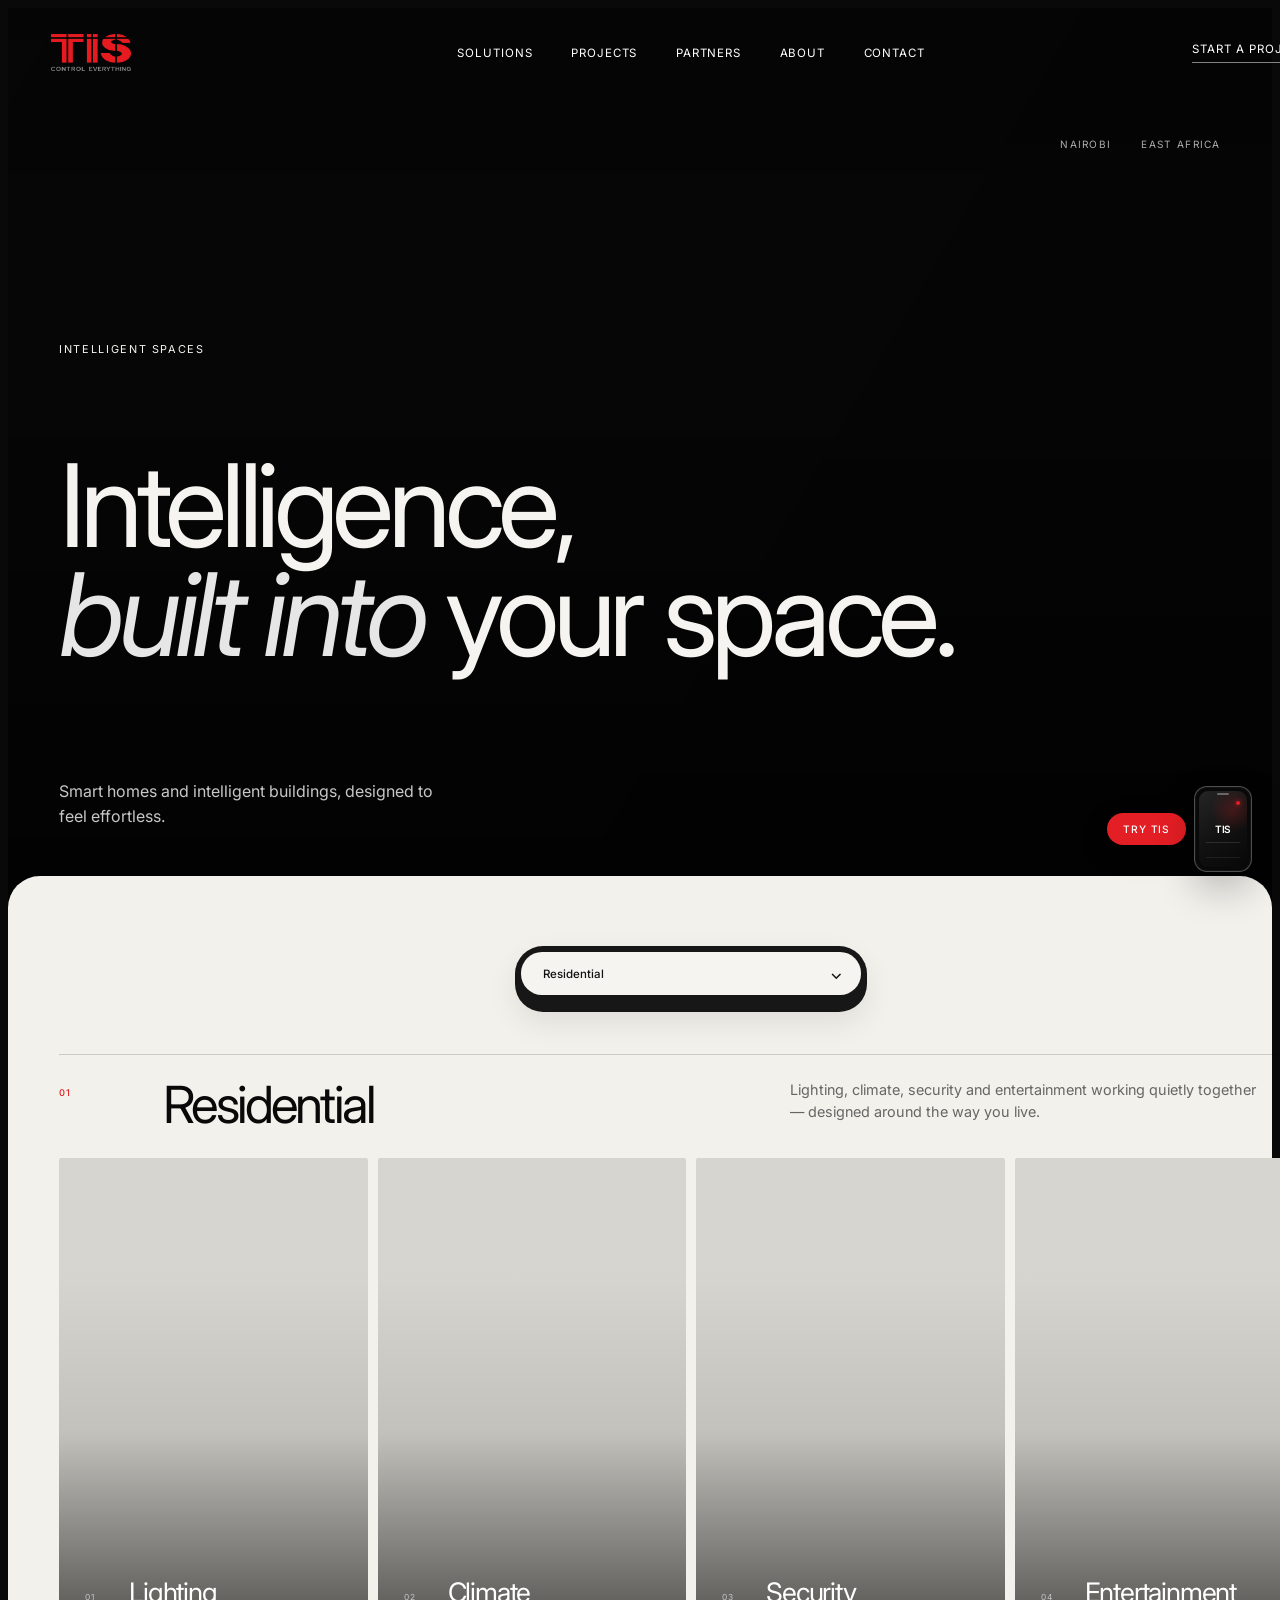
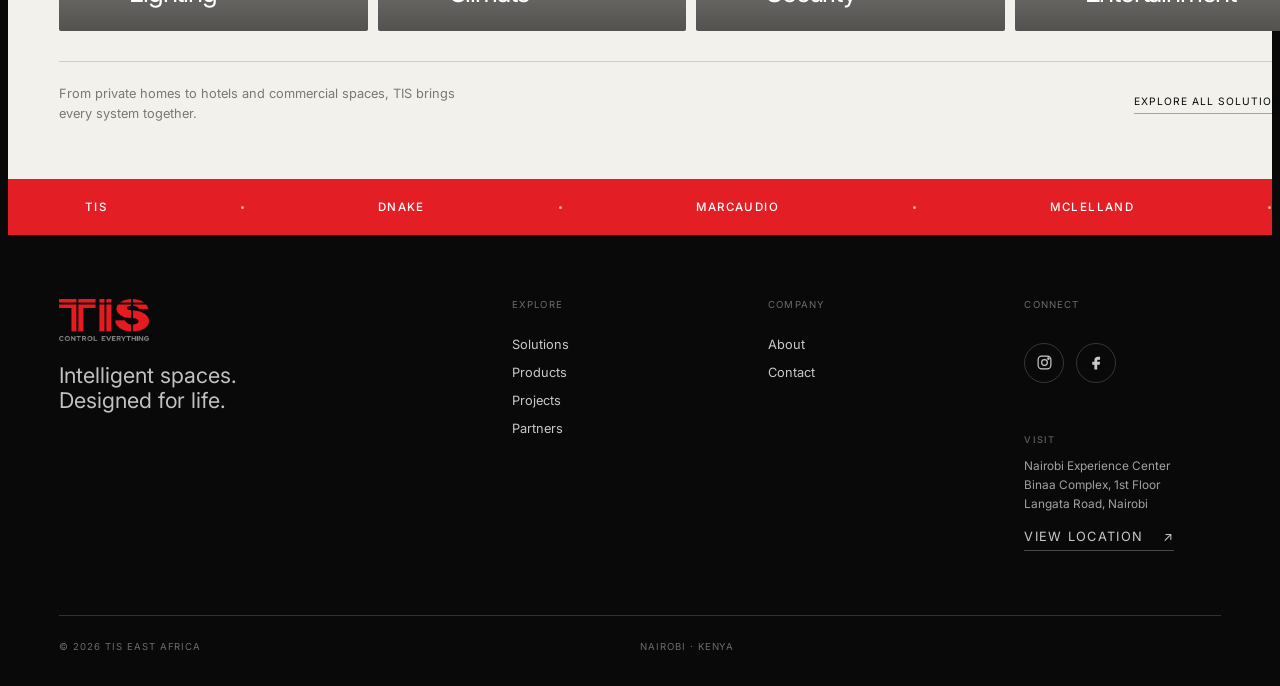
==== commit b48e3ae7: "foooter" ====
--- a/html/index.html
+++ b/html/index.html
@@ -34,11 +34,11 @@
 
         <nav class="desktop-nav" aria-label="Main navigation">
             <a href="solutions.html">Solutions</a>
-            <a href="projects.html">Projects</a>            
+            <a href="projects.html">Projects</a>
             <a href="partner.html">Partners</a>
             <a href="about.html">About</a>
+            <a href="contact.html">Contact</a>
         </nav>
-
         <a href="contact.html" class="nav-contact">
             Start a project
             <span>↗</span>
@@ -298,78 +298,107 @@
          FOOTER
     ========================================== -->
 
-    <footer>
-
-        <div class="footer-top">
-
-            <div class="footer-brand">
-                <img src="../images/TIS-Logo.png" alt="TIS">
+<footer>
+
+    <div class="footer-top">
+
+        <div class="footer-brand">
+
+            <img src="../images/TIS-Logo.png" alt="TIS">
+
+            <p>
+                Intelligent spaces.<br>
+                Designed for life.
+            </p>
+
+        </div>
+
+
+        <div class="footer-column">
+
+            <span>Explore</span>
+
+            <a href="solutions.html">Solutions</a>
+            <a href="products.html">Products</a>
+            <a href="projects.html">Projects</a>
+            <a href="partner.html">Partners</a>
+
+        </div>
+
+
+        <div class="footer-column">
+
+            <span>Company</span>
+
+            <a href="about.html">About</a>
+            <a href="contact.html">Contact</a>
+
+        </div>
+
+
+        <div class="footer-column footer-connect">
+
+            <span>Connect</span>
+
+            <div class="footer-socials">
+
+                <a href="https://www.instagram.com/tis_eastafrica" target="_blank" rel="noopener noreferrer"
+                    aria-label="TIS East Africa on Instagram">
+
+                    <svg viewBox="0 0 24 24" aria-hidden="true">
+                        <rect x="3" y="3" width="18" height="18" rx="5"></rect>
+                        <circle cx="12" cy="12" r="4"></circle>
+                        <circle cx="17.5" cy="6.5" r="1"></circle>
+                    </svg>
+
+                </a>
+
+
+                <a href="https://www.facebook.com/p/TIS-East-Africa-100091730113954/" target="_blank"
+                    rel="noopener noreferrer" aria-label="TIS East Africa on Facebook">
+
+                    <svg viewBox="0 0 24 24" aria-hidden="true">
+                        <path d="M14 8h3V4h-3c-3 0-5 2-5 5v2H6v4h3v7h4v-7h3.5l.5-4h-4V9c0-.7.3-1 1-1z"></path>
+                    </svg>
+
+                </a>
+
+            </div>
+
+
+            <div class="footer-location">
+
+                <span>Visit</span>
 
                 <p>
-                    Intelligent spaces.<br>
-                    Designed for life.
+                    Nairobi Experience Center<br>
+                    Binaa Complex, 1st Floor<br>
+                    Langata Road, Nairobi
                 </p>
-            </div>
-
-            <div class="footer-column">
-                <span>Explore</span>
-
-                <a href="solutions.html">Solutions</a>
-                <a href="projects.html">Projects</a>
-                <a href="experience.html">Experience</a>
-                <a href="partner.html">Partners</a>
-            </div>
-
-            <div class="footer-column">
-                <span>Company</span>
-
-                <a href="about.html">About</a>
-                <a href="contact.html">Contact</a>
-                <a href="support.html">Support</a>
-            </div>
-
-            <div class="footer-column">
-                <span>Connect</span>
-            
-                <div class="footer-socials">
-            
-                    <a href="https://www.instagram.com/tis_eastafrica?utm_source=ig_web_button_share_sheet&stkn=ZDNlZDc0MzIxNw=="
-                        target="_blank" rel="noopener noreferrer" aria-label="TIS East Africa on Instagram">
-            
-                        <svg viewBox="0 0 24 24" aria-hidden="true">
-                            <rect x="3" y="3" width="18" height="18" rx="5"></rect>
-                            <circle cx="12" cy="12" r="4"></circle>
-                            <circle cx="17.5" cy="6.5" r="1"></circle>
-                        </svg>
-            
-                    </a>
-            
-                    <a href="https://www.facebook.com/p/TIS-East-Africa-100091730113954/" target="_blank" rel="noopener noreferrer"
-                        aria-label="TIS East Africa on Facebook">
-            
-                        <svg viewBox="0 0 24 24" aria-hidden="true">
-                            <path d="M14 8h3V4h-3c-3 0-5 2-5 5v2H6v4h3v7h4v-7h3.5l.5-4h-4V9c0-.7.3-1 1-1z"></path>
-                        </svg>
-            
-                    </a>
-            
-                </div>
-            </div>
-
-        </div>
-
-        <div class="footer-bottom">
-
-            <span>© 2026 TIS East Africa</span>
-
-            <span>Nairobi · Kenya</span>
-
-            <a href="#">Privacy</a>
-
-        </div>
-
-    </footer>
-
+
+                <a class="footer-location-link" href="#" aria-label="View Nairobi Experience Center location">
+
+                    View location
+                    <i>↗</i>
+
+                </a>
+
+            </div>
+
+        </div>
+
+    </div>
+
+
+    <div class="footer-bottom">
+
+        <span>© 2026 TIS East Africa</span>
+
+        <span>Nairobi · Kenya</span>
+
+    </div>
+
+</footer>
 
     <script src="../js/script.js"></script>
     <script src="../js/home.js"></script>
--- a/css/style.css
+++ b/css/style.css
@@ -1597,5 +1597,80 @@
     background: rgba(255, 255, 255, 0.08);
     border-color: rgba(255, 255, 255, 0.45);
     transform: translateY(-2px);
+}
+/* =========================================================
+   GLOBAL FOOTER — CONNECT + LOCATION
+========================================================= */
+
+.footer-connect {
+    display: flex;
+    flex-direction: column;
+}
+
+.footer-location {
+    margin-top: 38px;
+}
+
+.footer-location>span {
+    display: block;
+
+    margin-bottom: 12px;
+
+    color: rgba(255, 255, 255, 0.35);
+
+    font-size: 0.58rem;
+    font-weight: 500;
+
+    text-transform: uppercase;
+    letter-spacing: 0.13em;
+}
+
+.footer-location p {
+    margin: 0;
+
+    color: rgba(255, 255, 255, 0.62);
+
+    font-size: 0.74rem;
+    line-height: 1.6;
+}
+
+.footer-location-link {
+    display: flex;
+
+    align-items: center;
+    justify-content: space-between;
+
+    gap: 20px;
+
+    width: 100%;
+
+    margin-top: 15px;
+    padding-bottom: 6px;
+
+    border-bottom: 1px solid rgba(255, 255, 255, 0.25);
+
+    color: rgba(255, 255, 255, 0.82);
+
+    font-size: 0.6rem;
+
+    text-transform: uppercase;
+    letter-spacing: 0.1em;
+}
+
+.footer-location-link i {
+    font-style: normal;
+
+    transition: transform 0.3s ease;
+}
+
+.footer-location-link:hover i {
+    transform: translate(3px, -3px);
+}
+
+@media (max-width: 760px) {
+
+    .footer-location {
+        margin-top: 30px;
+    }
 
 }
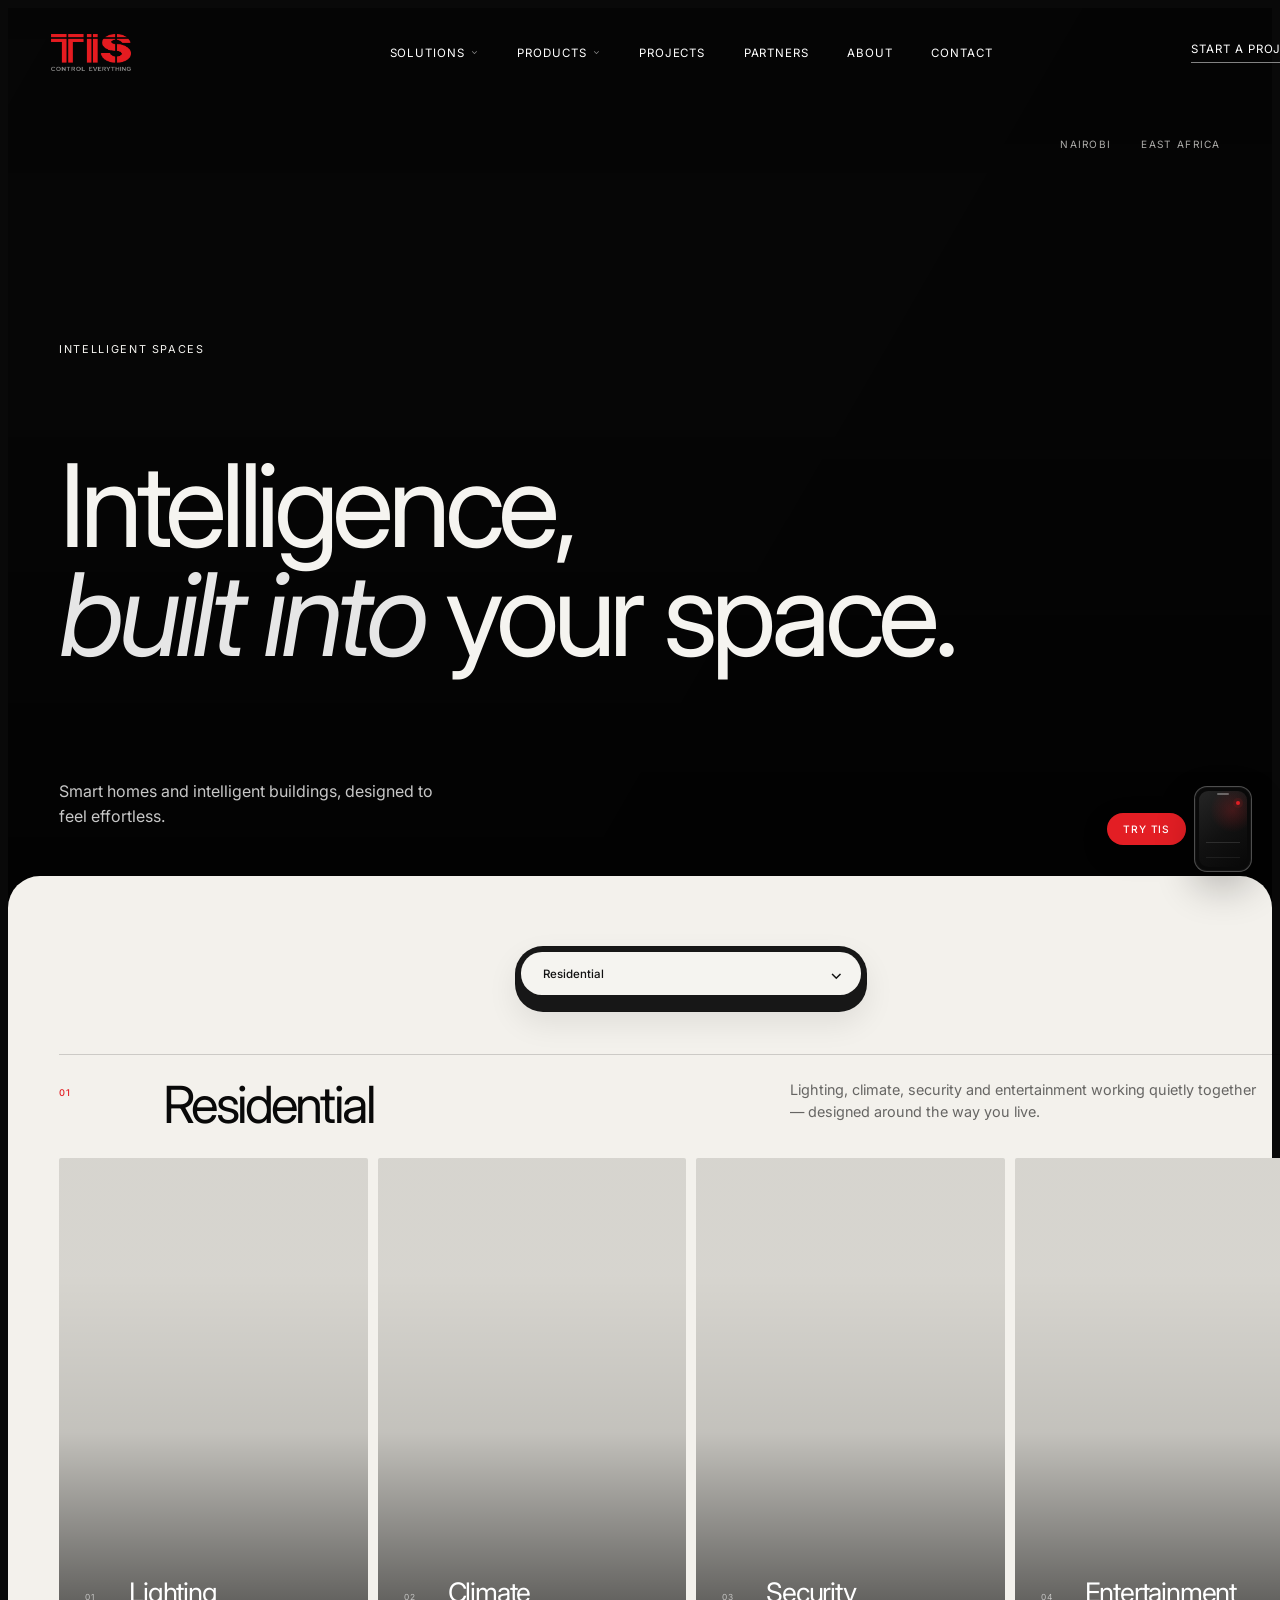
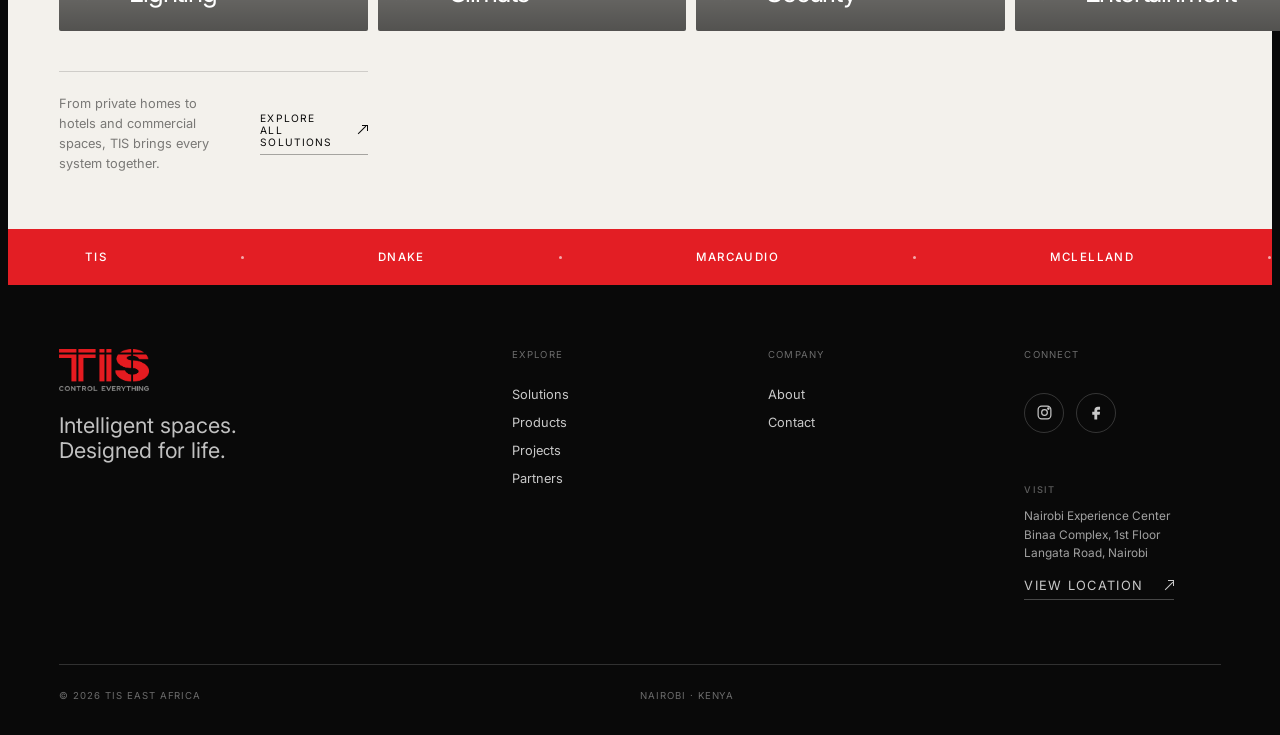
==== commit 5e660b86: "navbar" ====
--- a/html/index.html
+++ b/html/index.html
@@ -33,11 +33,107 @@
         </a>
 
         <nav class="desktop-nav" aria-label="Main navigation">
-            <a href="solutions.html">Solutions</a>
+        
+            <!-- SOLUTIONS DROPDOWN -->
+            <div class="nav-dropdown">
+        
+            <button class="nav-dropdown-trigger" type="button">
+                Solutions
+                <span class="nav-chevron">⌄</span>
+            </button>
+        
+                <div class="nav-dropdown-menu">
+        
+                    <a href="solutions.html#residential">
+                        <span>Residential</span>
+                        <i>↗</i>
+                    </a>
+        
+                    <a href="solutions.html#hospitality">
+                        <span>Hospitality</span>
+                        <i>↗</i>
+                    </a>
+        
+                    <a href="solutions.html#commercial">
+                        <span>Commercial</span>
+                        <i>↗</i>
+                    </a>
+        
+                    <a href="solutions.html#cinema">
+                        <span>Home Cinema</span>
+                        <i>↗</i>
+                    </a>
+        
+                    <div class="nav-dropdown-divider"></div>
+        
+                    <a href="solutions.html" class="nav-dropdown-all">
+                        <span>All Solutions</span>
+                        <i>↗</i>
+                    </a>
+        
+                </div>
+        
+            </div>
+        
+        
+            <!-- PRODUCTS DROPDOWN -->
+            <div class="nav-dropdown">
+        
+                    <button class="nav-dropdown-trigger" type="button">
+                        Products
+                        <span class="nav-chevron">⌄</span>
+                    </button>
+
+                <div class="nav-dropdown-menu">
+        
+                    <a href="products.html#lighting">
+                        <span>Lighting</span>
+                        <i>↗</i>
+                    </a>
+        
+                    <a href="products.html#climate">
+                        <span>Climate</span>
+                        <i>↗</i>
+                    </a>
+        
+                    <a href="products.html#security">
+                        <span>Security & Access</span>
+                        <i>↗</i>
+                    </a>
+        
+                    <a href="products.html#entertainment">
+                        <span>Audio & Entertainment</span>
+                        <i>↗</i>
+                    </a>
+        
+                    <a href="products.html#control">
+                        <span>Control</span>
+                        <i>↗</i>
+                    </a>
+        
+                    <a href="products.html#energy">
+                        <span>Energy</span>
+                        <i>↗</i>
+                    </a>
+        
+                    <div class="nav-dropdown-divider"></div>
+        
+                    <a href="products.html" class="nav-dropdown-all">
+                        <span>All Products</span>
+                        <i>↗</i>
+                    </a>
+        
+                </div>
+        
+            </div>
+        
+        
+            <!-- NORMAL NAV ITEMS -->
             <a href="projects.html">Projects</a>
             <a href="partner.html">Partners</a>
             <a href="about.html">About</a>
             <a href="contact.html">Contact</a>
+        
         </nav>
         <a href="contact.html" class="nav-contact">
             Start a project
@@ -150,91 +246,72 @@
         <div class="application-grid">
 
 
-            <!-- FEATURE 01 -->
-
-            <button class="application-card application-card-large" type="button" data-feature="lighting">
-
-                <div class="application-card-image card-image-lighting"></div>
-
-                <div class="application-card-shade"></div>
-
-                <div class="application-card-content">
-
-                    <span>01</span>
-
-                    <h4>Lighting</h4>
-
-                    <i>↗</i>
-
-                </div>
-
-            </button>
-
-
-            <!-- FEATURE 02 -->
-
-            <button class="application-card" type="button" data-feature="climate">
-
-                <div class="application-card-image card-image-climate"></div>
-
-                <div class="application-card-shade"></div>
-
-                <div class="application-card-content">
-
-                    <span>02</span>
-
-                    <h4>Climate</h4>
-
-                    <i>↗</i>
-
-                </div>
-
-            </button>
-
-
-            <!-- FEATURE 03 -->
-
-            <button class="application-card" type="button" data-feature="security">
-
-                <div class="application-card-image card-image-security"></div>
-
-                <div class="application-card-shade"></div>
-
-                <div class="application-card-content">
-
-                    <span>03</span>
-
-                    <h4>Security</h4>
-
-                    <i>↗</i>
-
-                </div>
-
-            </button>
-
-
-            <!-- FEATURE 04 -->
-
-            <button class="application-card application-card-wide" type="button" data-feature="entertainment">
-
-                <div class="application-card-image card-image-entertainment"></div>
-
-                <div class="application-card-shade"></div>
-
-                <div class="application-card-content">
-
-                    <span>04</span>
-
-                    <h4>Entertainment</h4>
-
-                    <i>↗</i>
-
-                </div>
-
-            </button>
-
-        </div>
-
+        <!-- FEATURE 01 -->
+        
+        <a href="products.html#lighting" class="application-card application-card-large" data-feature="lighting">
+        
+            <div class="application-card-image card-image-lighting"></div>
+        
+            <div class="application-card-shade"></div>
+        
+            <div class="application-card-content">
+                <span>01</span>
+                <h4>Lighting</h4>
+                <i>↗</i>
+            </div>
+        
+        </a>
+        
+        
+        <!-- FEATURE 02 -->
+        
+        <a href="products.html#climate" class="application-card" data-feature="climate">
+        
+            <div class="application-card-image card-image-climate"></div>
+        
+            <div class="application-card-shade"></div>
+        
+            <div class="application-card-content">
+                <span>02</span>
+                <h4>Climate</h4>
+                <i>↗</i>
+            </div>
+        
+        </a>
+        
+        
+        <!-- FEATURE 03 -->
+        
+        <a href="products.html#security" class="application-card" data-feature="security">
+        
+            <div class="application-card-image card-image-security"></div>
+        
+            <div class="application-card-shade"></div>
+        
+            <div class="application-card-content">
+                <span>03</span>
+                <h4>Security</h4>
+                <i>↗</i>
+            </div>
+        
+        </a>
+        
+        
+        <!-- FEATURE 04 -->
+        
+        <a href="products.html#entertainment" class="application-card application-card-wide" data-feature="entertainment">
+        
+            <div class="application-card-image card-image-entertainment"></div>
+        
+            <div class="application-card-shade"></div>
+        
+            <div class="application-card-content">
+                <span>04</span>
+                <h4>Entertainment</h4>
+                <i>↗</i>
+            </div>
+        
+        </a>
 
 
         <!-- BOTTOM LINK -->
--- a/css/style.css
+++ b/css/style.css
@@ -149,17 +149,16 @@
 .desktop-nav {
     display: flex;
     align-items: center;
+    justify-content: center;
     gap: clamp(25px, 3vw, 48px);
-
-}
-
+    overflow: visible;
+}
 .desktop-nav a,
-
+.desktop-nav .nav-dropdown-trigger,
 .nav-contact {
     font-size: 0.72rem;
     text-transform: uppercase;
     letter-spacing: 0.08em;
-
 }
 
 .desktop-nav a {
@@ -211,7 +210,165 @@
     display: none;
 
 }
-
+/* =========================================================
+   DESKTOP NAV DROPDOWNS
+========================================================= */
+
+.nav-dropdown {
+    position: relative;
+    display: flex;
+    align-items: center;
+}
+
+/* Solutions / Products trigger */
+
+.desktop-nav .nav-dropdown-trigger {
+    display: flex;
+    align-items: center;
+    gap: 6px;
+
+    margin: 0;
+    padding: 0;
+
+    border: 0;
+    background: transparent;
+    color: inherit;
+
+    cursor: pointer;
+
+    appearance: none;
+    -webkit-appearance: none;
+}
+
+/* tiny dropdown arrow */
+
+.nav-chevron {
+    display: inline-block;
+    font-size: 0.55rem;
+    line-height: 1;
+    opacity: 0.55;
+
+    transform: translateY(-1px);
+    transition:
+        transform 0.25s ease,
+        opacity 0.25s ease;
+}
+
+.nav-dropdown:hover .nav-chevron,
+.nav-dropdown.is-open .nav-chevron {
+    transform: translateY(-1px) rotate(180deg);
+    opacity: 1;
+}
+
+/* dropdown itself */
+
+.nav-dropdown-menu {
+    position: absolute;
+    top: calc(100% + 20px);
+    left: -18px;
+
+    min-width: 210px;
+    padding: 10px;
+
+    background: rgba(15, 15, 15, 0.92);
+    border: 1px solid rgba(255, 255, 255, 0.12);
+    border-radius: 14px;
+
+    backdrop-filter: blur(18px);
+    -webkit-backdrop-filter: blur(18px);
+
+    box-shadow: 0 18px 45px rgba(0, 0, 0, 0.18);
+
+    opacity: 0;
+    visibility: hidden;
+    pointer-events: none;
+
+    transform: translateY(-6px);
+
+    transition:
+        opacity 0.22s ease,
+        transform 0.22s ease,
+        visibility 0.22s ease;
+
+    z-index: 200;
+}
+
+/* invisible bridge so hover doesn't disappear
+   while mouse travels down to menu */
+
+.nav-dropdown-menu::before {
+    content: "";
+    position: absolute;
+    left: 0;
+    right: 0;
+    top: -20px;
+    height: 20px;
+}
+
+/* show */
+
+.nav-dropdown:hover .nav-dropdown-menu,
+.nav-dropdown:focus-within .nav-dropdown-menu,
+.nav-dropdown.is-open .nav-dropdown-menu {
+    opacity: 1;
+    visibility: visible;
+    pointer-events: auto;
+    transform: translateY(0);
+}
+
+/* links inside dropdown */
+
+.desktop-nav .nav-dropdown-menu a {
+    display: flex;
+    align-items: center;
+    justify-content: space-between;
+
+    width: 100%;
+    padding: 11px 12px;
+
+    border-radius: 8px;
+
+    font-size: 0.65rem;
+    letter-spacing: 0.08em;
+    text-transform: uppercase;
+
+color: rgba(255, 255, 255, 0.72) !important;
+
+    transition:
+        color 0.2s ease,
+        background 0.2s ease;
+}
+
+.desktop-nav .nav-dropdown-menu a:hover {
+    color: #fff !important;
+    background: rgba(255, 255, 255, 0.07);
+}
+
+/* kill normal navbar underline inside dropdown */
+
+.desktop-nav .nav-dropdown-menu a::after {
+    display: none;
+}
+
+/* All Solutions / All Products */
+
+.desktop-nav .nav-dropdown-menu .nav-dropdown-all {
+    margin-top: 7px;
+    padding-top: 13px;
+
+    border-top: 1px solid rgba(255, 255, 255, 0.12);
+    border-radius: 0;
+
+    color: #fff !important;
+}
+
+.nav-dropdown-all span {
+    transition: transform 0.25s ease;
+}
+
+.nav-dropdown-all:hover span {
+    transform: translate(3px, -3px);
+}
 /* =========================================================
    HERO
 
@@ -1673,4 +1830,119 @@
         margin-top: 30px;
     }
 
+}/* =========================================================
+   GLOBAL CLEAN ARROWS
+   CSS-drawn arrows — no emoji rendering on mobile
+========================================================= */
+
+/* Elements that contain the old ↗ character */
+.nav-contact span,
+.text-link span,
+.menu-links i,
+.menu-contact>a span,
+.footer-location-link i,
+.application-card-content i,
+.home-solutions-footer a span {
+    font-size: 0 !important;
+
+    width: 11px;
+    height: 11px;
+
+    position: relative;
+    display: inline-block;
+    flex: 0 0 11px;
+
+    line-height: 1;
+}
+
+
+/* Diagonal shaft */
+.nav-contact span::before,
+.text-link span::before,
+.menu-links i::before,
+.menu-contact>a span::before,
+.footer-location-link i::before,
+.application-card-content i::before,
+.home-solutions-footer a span::before {
+    content: "";
+
+    position: absolute;
+
+    width: 11px;
+    height: 1px;
+
+    top: 50%;
+    left: 50%;
+
+    background: currentColor;
+
+    transform:
+        translate(-50%, -50%) rotate(-45deg);
+
+    transform-origin: center;
+}
+
+
+/* Arrow head */
+.nav-contact span::after,
+.text-link span::after,
+.menu-links i::after,
+.menu-contact>a span::after,
+.footer-location-link i::after,
+.application-card-content i::after,
+.home-solutions-footer a span::after {
+    content: "";
+
+    position: absolute;
+
+    width: 5px;
+    height: 5px;
+
+    top: 0;
+    right: 0;
+
+    border-top: 1px solid currentColor;
+    border-right: 1px solid currentColor;
+}
+
+
+/* =========================================================
+   ARROW HOVER MOVEMENT
+========================================================= */
+
+.nav-contact:hover span,
+.text-link:hover span,
+.menu-links a:hover i,
+.menu-contact>a:hover span,
+.footer-location-link:hover i,
+.application-card:hover .application-card-content i,
+.home-solutions-footer a:hover span {
+    transform: translate(3px, -3px);
+}
+
+
+/* Smooth movement */
+.nav-contact span,
+.text-link span,
+.menu-links i,
+.menu-contact>a span,
+.footer-location-link i,
+.application-card-content i,
+.home-solutions-footer a span {
+    transition: transform 0.3s ease;
+}    
+/* =========================================================
+   MOBILE
+   Desktop dropdowns disappear with desktop navigation
+========================================================= */
+
+@media (max-width: 900px) {
+
+    .nav-dropdown-menu {
+        display: none;
+    }
+
+    .nav-chevron {
+        display: none;
+    }
 }
--- a/css/tis-demo.css
+++ b/css/tis-demo.css
@@ -862,4 +862,7 @@
     border: 0;
 
     background: #111;
+}/* Remove TIS text from mini Try TIS phone */
+.tis-demo-trigger-screen strong {
+    display: none;
 }
--- a/css/experience.css
+++ b/css/experience.css
@@ -1,5 +1,5 @@
 /* =========================================================
-   TIS EAST AFRICA — INTERACTIVE EXPERIENCE
+   TIS EAST AFRICA â€” INTERACTIVE EXPERIENCE
    Clean rebuild
 ========================================================= */
 
@@ -10,7 +10,7 @@
 
 
 /* =========================================================
-   HEADER — LIGHT PAGE
+   HEADER â€” LIGHT PAGE
 ========================================================= */
 
 .experience-page .site-header {
@@ -18,6 +18,7 @@
 }
 
 .experience-page .desktop-nav a,
+.experience-page .desktop-nav .nav-dropdown-trigger,
 .experience-page .nav-contact {
     color: #111;
 }
@@ -151,9 +152,11 @@
 
     isolation: isolate;
 }
+
 #demo-room-temperature {
     display: none !important;
 }
+
 /* ROOM IMAGE */
 
 .demo-room-image {
@@ -165,7 +168,7 @@
         url("https://images.unsplash.com/photo-1600566753086-00f18fb6b3ea?auto=format&fit=crop&w=1800&q=90") center / cover no-repeat;
 
     transform: scale(1.01);
-transition:
+    transition:
         filter 650ms ease,
         opacity 180ms ease,
         transform 1000ms cubic-bezier(.2, .7, .2, 1);
@@ -600,6 +603,7 @@
     align-items: center;
     gap: 6px;
 }
+
 .wifi-icon {
     position: relative;
     display: inline-block;
@@ -2251,7 +2255,6 @@
     color: #7fb889;
 }
 
-
 /* =========================================================
    CAMERAS
 ========================================================= */
@@ -2348,6 +2351,14 @@
     background-position: center;
 }
 
+/* Keep camera feed framing consistent
+   between thumbnail and main preview */
+
+.camera-main-image,
+.camera-thumb {
+    background-position: center center;
+}
+
 .camera-gate {
     background-image:
         url("https://images.unsplash.com/photo-1600047509807-ba8f99d2cdde?auto=format&fit=crop&w=500&q=75");
@@ -2368,12 +2379,49 @@
         url("https://images.unsplash.com/photo-1600585154340-be6161a56a0c?auto=format&fit=crop&w=500&q=75");
 }
 
+.camera-gate {
+    background-position: center center;
+}
+
+.camera-garden {
+    background-position: center center;
+}
+
+.camera-driveway {
+    background-position: center center;
+}
+
+.camera-rear {
+    background-position: center center;
+}
+
 .camera-grid span {
     padding: 0 8px;
 
     font-size: 0.37rem;
 }
 
+/* ACTIVE CAMERA */
+
+.camera-grid button {
+    transition:
+        background 180ms ease,
+        box-shadow 180ms ease,
+        transform 180ms ease;
+}
+
+.camera-grid button:hover {
+    background: #333f4a;
+}
+
+.camera-grid button.active {
+    box-shadow:
+        inset 0 0 0 1px rgba(227, 30, 36, 0.75);
+}
+
+.camera-grid button.active span {
+    color: #fff;
+}
 
 /* =========================================================
    ALL DEVICES
@@ -2649,12 +2697,13 @@
         height: 620px;
     }
 
-        .demo-room {
-            left: 18px;
-    
-            width: calc(100% - 82px);
-            height: calc(100% - 40px);
-        }
+    .demo-room {
+        left: 18px;
+
+        width: calc(100% - 82px);
+        height: calc(100% - 40px);
+    }
+
     .phone-wrap {
         right: 30px;
 
@@ -2752,19 +2801,20 @@
 
     /* ROOM */
 
-        .demo-room {
-            top: 50%;
-            left: 8px;
-    
-            width: calc(100% - 30px);
-            height: calc(100% - 24px);
-    
-            transform: translateY(-50%);
-        }
-    
-        .demo-room-image {
-            background-position: 42% center;
-        }
+    .demo-room {
+        top: 50%;
+        left: 8px;
+
+        width: calc(100% - 30px);
+        height: calc(100% - 24px);
+
+        transform: translateY(-50%);
+    }
+
+    .demo-room-image {
+        background-position: 42% center;
+    }
+
     .demo-room-top,
     .demo-room-bottom {
         left: 13px;
@@ -3077,6 +3127,7 @@
     }
 
 }
+
 /* =========================================================
    EMBEDDED EXPERIENCE MODE
    Used only inside the TRY TIS popup
@@ -3095,7 +3146,7 @@
 
 
 /* =========================================================
-   HIDE THE WEBSITE — KEEP ONLY THE SIMULATOR
+   HIDE THE WEBSITE â€” KEEP ONLY THE SIMULATOR
 ========================================================= */
 html.tis-experience-embedded .site-header,
 html.tis-experience-embedded .floating-nav,
@@ -3108,6 +3159,7 @@
 html.tis-experience-embedded .tis-demo-trigger {
     display: none !important;
 }
+
 /* =========================================================
    REMOVE PAGE LAYOUT
 ========================================================= */
@@ -3138,7 +3190,7 @@
 }
 
 /* =========================================================
-   DESKTOP / TABLET — EMBEDDED POPUP
+   DESKTOP / TABLET â€” EMBEDDED POPUP
 ========================================================= */
 
 @media (min-width: 601px) {
@@ -3162,8 +3214,9 @@
     }
 
 }
-/* =========================================================
-   MOBILE — EMBEDDED POPUP
+
+/* =========================================================
+   MOBILE â€” EMBEDDED POPUP
 ========================================================= */
 
 @media (max-width: 600px) {
@@ -3192,4 +3245,163 @@
         overflow: hidden !important;
     }
 
+}
+
+/* =========================================================
+   TIS APP â€” FINAL READABLE TYPE SCALE
+   Fixed pixel sizes so popup + full experience match
+========================================================= */
+
+.phone-screen {
+    font-size: 16px !important;
+}
+
+.app-status-bar {
+    font-size: 9px !important;
+}
+
+.app-home-button {
+    font-size: 9px !important;
+}
+
+.app-home-button span:first-child {
+    font-size: 12px !important;
+}
+
+.app-logo {
+    font-size: 12px !important;
+}
+
+.app-header-actions button {
+    font-size: 9px !important;
+}
+
+.home-status>div:first-child strong {
+    font-size: 18px !important;
+}
+
+.home-status>div:first-child span {
+    font-size: 9px !important;
+}
+
+.weather-icon {
+    font-size: 13px !important;
+}
+
+.weather-status strong {
+    font-size: 12px !important;
+}
+
+.weather-status div span {
+    font-size: 9px !important;
+}
+
+.featured-room-copy span {
+    font-size: 8px !important;
+}
+
+.featured-room-copy strong {
+    font-size: 11px !important;
+}
+
+.dashboard-icon {
+    font-size: 13px !important;
+}
+
+.dashboard-tile strong {
+    font-size: 10px !important;
+}
+
+.dashboard-tile small {
+    font-size: 8px !important;
+    line-height: 1.25 !important;
+}
+
+.camera-preview>div:last-of-type span,
+.camera-live {
+    font-size: 8px !important;
+}
+
+.camera-preview>div:last-of-type strong {
+    font-size: 10px !important;
+}
+
+.app-view-heading>div>span {
+    font-size: 8px !important;
+}
+
+.app-view-heading h2 {
+    font-size: 19px !important;
+}
+
+.app-view-heading>span {
+    font-size: 9px !important;
+}
+
+.view-description {
+    font-size: 9px !important;
+    line-height: 1.45 !important;
+}
+
+.room-card>span {
+    font-size: 10px !important;
+}
+
+.room-card>small {
+    font-size: 8px !important;
+    line-height: 1.25 !important;
+}
+
+.room-control-title span {
+    font-size: 8px !important;
+}
+
+.room-control-title strong {
+    font-size: 13px !important;
+}
+
+.room-system-tab {
+    font-size: 9px !important;
+}
+
+.control-card strong,
+.control-row strong,
+.system-card strong {
+    font-size: 10px !important;
+}
+
+.control-card small,
+.control-row small,
+.system-card small,
+.control-label,
+.control-value {
+    font-size: 8px !important;
+}
+
+.music-track strong {
+    font-size: 10px !important;
+}
+
+.music-track small,
+.music-volume-row,
+#volume-value {
+    font-size: 8px !important;
+}
+
+.camera-main strong {
+    font-size: 10px !important;
+}
+
+.camera-main small,
+.camera-live,
+.camera-grid span {
+    font-size: 8px !important;
+}
+
+.app-bottom-nav button {
+    font-size: 8px !important;
+}
+
+.app-bottom-nav button>span {
+    font-size: 10px !important;
 }
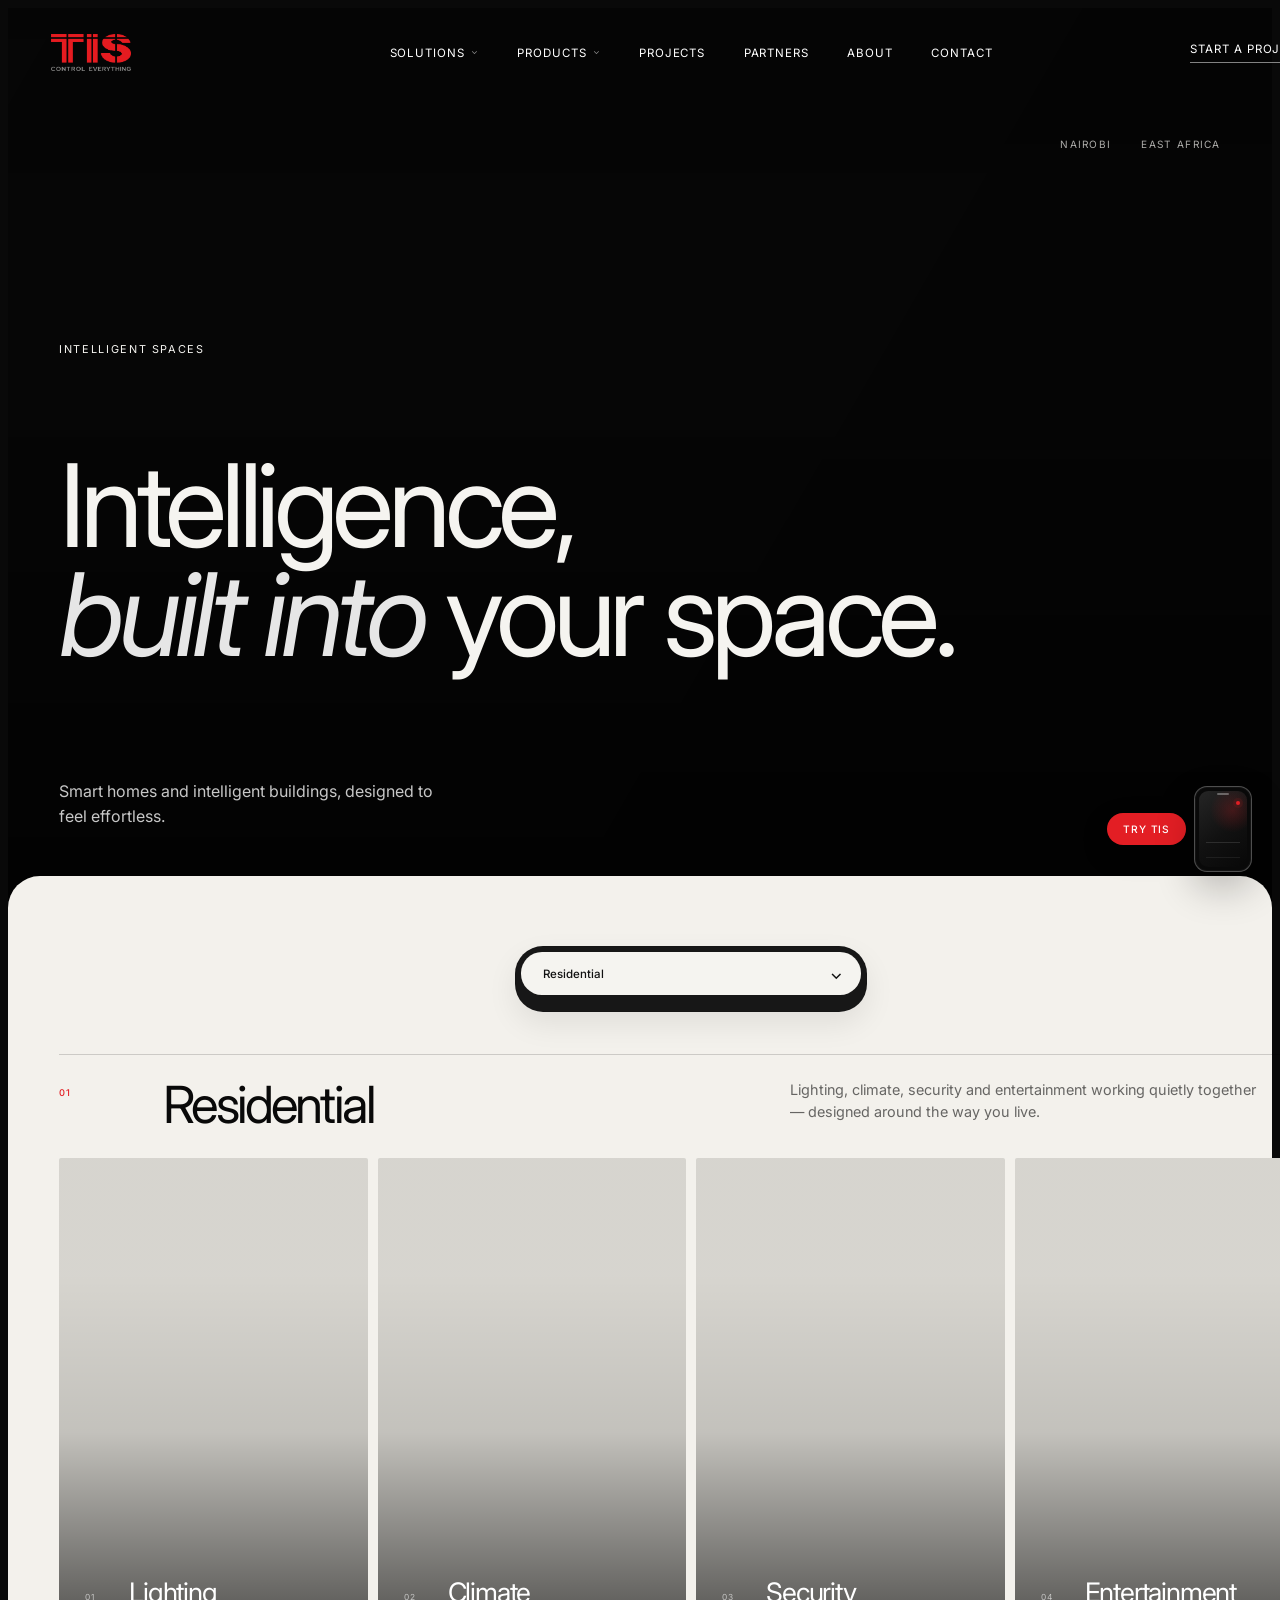
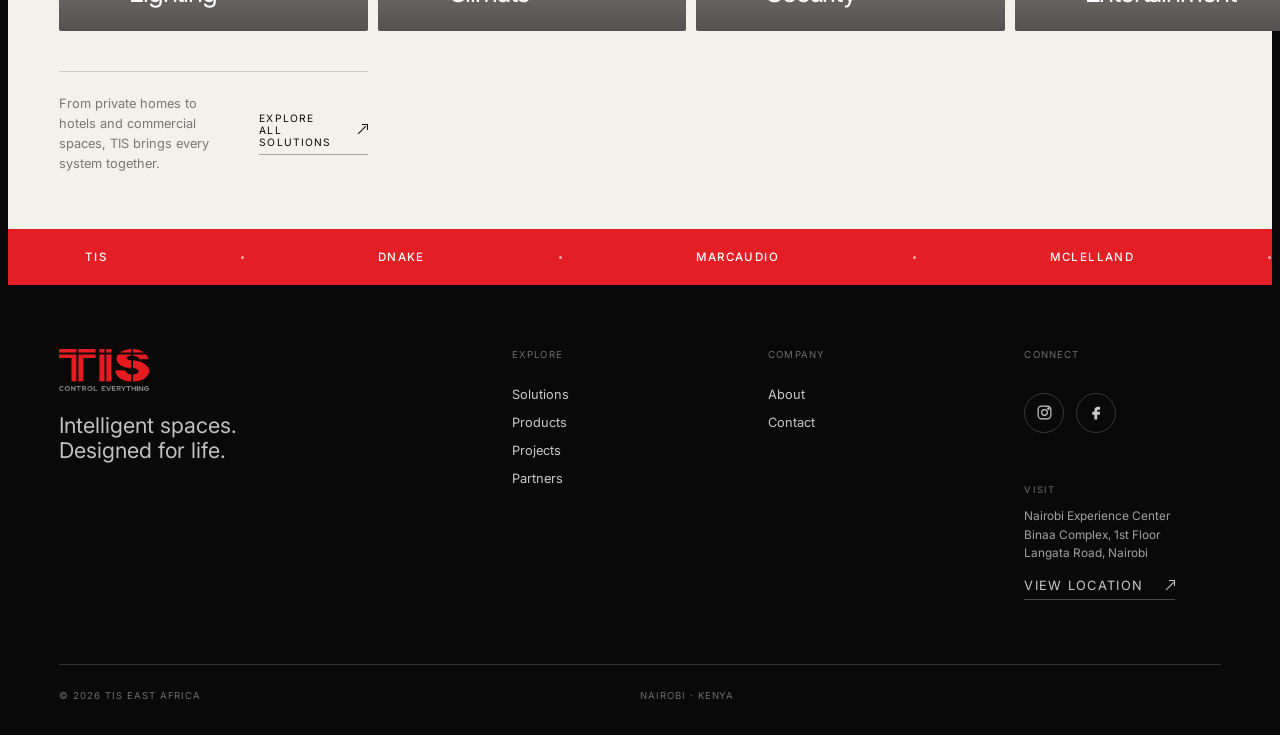
==== commit 51da0627: "hover try tis" ====
--- a/html/index.html
+++ b/html/index.html
@@ -442,30 +442,31 @@
 
             </div>
 
-
-            <div class="footer-location">
-
-                <span>Visit</span>
-
-                <p>
-                    Nairobi Experience Center<br>
-                    Binaa Complex, 1st Floor<br>
-                    Langata Road, Nairobi
-                </p>
-
-                <a class="footer-location-link" href="#" aria-label="View Nairobi Experience Center location">
-
-                    View location
-                    <i>↗</i>
-
-                </a>
-
-            </div>
-
-        </div>
-
-    </div>
-
+<div class="footer-location">
+
+    <span>Visit</span>
+
+    <p>
+        Nairobi Experience Center<br>
+        Binaa Complex, 1st Floor<br>
+        Langata Road, Nairobi
+    </p>
+
+
+    <a class="footer-location-link"
+        href="https://www.google.com/maps/search/?api=1&query=Binaa+Complex+Langata+Road+Nairobi+Kenya" target="_blank"
+        rel="noopener noreferrer">
+
+        View location
+        <i>↗</i>
+
+    </a>
+
+</div>
+
+</div>
+
+</div>
 
     <div class="footer-bottom">
 
--- a/css/style.css
+++ b/css/style.css
@@ -1945,4 +1945,70 @@
     .nav-chevron {
         display: none;
     }
+}
+/* =========================================================
+   FINAL MOBILE-SAFE ARROW FIX
+   Prevents iOS from rendering ↗ as emoji
+========================================================= */
+
+@supports (-webkit-touch-callout: none) {
+
+    i,
+    a span {
+        font-variant-emoji: text;
+    }
+
+}
+/* =========================================================
+   CSS ARROW
+========================================================= */
+
+.css-arrow {
+    width: 12px !important;
+    height: 12px !important;
+
+    display: inline-block !important;
+    position: relative !important;
+
+    flex: 0 0 12px;
+
+    font-size: 0 !important;
+}
+
+
+/* diagonal line */
+
+.css-arrow::before {
+    content: "";
+
+    position: absolute;
+
+    width: 11px;
+    height: 1.5px;
+
+    top: 50%;
+    left: 50%;
+
+    background: currentColor;
+
+    transform:
+        translate(-50%, -50%) rotate(-45deg);
+}
+
+
+/* arrow head */
+
+.css-arrow::after {
+    content: "";
+
+    position: absolute;
+
+    width: 5px;
+    height: 5px;
+
+    top: 0;
+    right: 0;
+
+    border-top: 1.5px solid currentColor;
+    border-right: 1.5px solid currentColor;
 }
--- a/css/tis-demo.css
+++ b/css/tis-demo.css
@@ -865,4 +865,183 @@
 }/* Remove TIS text from mini Try TIS phone */
 .tis-demo-trigger-screen strong {
     display: none;
+}/* =========================================================
+   MUSIC PLAY / PAUSE ICONS
+   Pure CSS — no emoji characters
+========================================================= */
+
+/* =========================================================
+   MUSIC PLAY / PAUSE ICONS
+   Pure CSS — no emoji characters
+========================================================= */
+
+/* PLAY TRIANGLE */
+.play-icon {
+    display: block;
+    width: 0;
+    height: 0;
+
+    border-top: 7px solid transparent;
+    border-bottom: 7px solid transparent;
+    border-left: 11px solid #fff;
+
+    margin-left: 3px;
+}
+
+
+/* PAUSE ICON */
+.pause-icon {
+    position: relative;
+
+    display: block;
+
+    width: 12px;
+    height: 14px;
+}
+
+.pause-icon::before,
+.pause-icon::after {
+    content: "";
+
+    position: absolute;
+    top: 0;
+
+    width: 4px;
+    height: 14px;
+
+    background: #fff;
+    border-radius: 1px;
+}
+
+.pause-icon::before {
+    left: 0;
+}
+
+.pause-icon::after {
+    right: 0;
+}/* =========================================================
+   TRY TIS — ACTIVE FLOATING MOVEMENT
+========================================================= */
+
+@keyframes tisDemoWander {
+
+    0%,
+    100% {
+        transform: translate(0, 0) rotate(0deg) scale(1);
+    }
+
+    12% {
+        transform: translate(-18px, -12px) rotate(-2deg) scale(1.04);
+    }
+
+    25% {
+        transform: translate(-8px, -30px) rotate(2deg) scale(1.08);
+    }
+
+    38% {
+        transform: translate(-30px, -18px) rotate(-3deg) scale(1.05);
+    }
+
+    50% {
+        transform: translate(-16px, -42px) rotate(2deg) scale(1.1);
+    }
+
+    62% {
+        transform: translate(-38px, -25px) rotate(-2deg) scale(1.06);
+    }
+
+    75% {
+        transform: translate(-15px, -15px) rotate(1deg) scale(1.03);
+    }
+
+    88% {
+        transform: translate(-5px, -6px) rotate(-1deg) scale(1.01);
+    }
+}
+
+
+.tis-demo-trigger {
+    animation:
+        tisDemoWander 7s ease-in-out infinite;
+}
+
+
+/* Stop wandering when user interacts */
+
+.tis-demo-trigger:hover,
+.tis-demo-trigger:focus-visible {
+    animation-play-state: paused;
+}
+
+
+/* Keep the phone's own small floating movement */
+
+.tis-demo-trigger-phone {
+    animation:
+        tisDemoPhoneFloat 2.8s ease-in-out infinite;
+}
+
+
+/* Make TRY TIS pulse occasionally */
+
+@keyframes tisDemoBubblePulse {
+
+    0%,
+    70%,
+    100% {
+        box-shadow:
+            0 10px 28px rgba(0, 0, 0, 0.18);
+    }
+
+    82% {
+        box-shadow:
+            0 14px 36px rgba(0, 0, 0, 0.26),
+            0 0 0 9px rgba(227, 30, 36, 0.14);
+    }
+}
+
+
+.tis-demo-trigger-label {
+    animation:
+        tisDemoBubblePulse 7s ease-in-out infinite;
+}
+
+
+/* MOBILE */
+
+@media (max-width: 600px) {
+
+    @keyframes tisDemoWander {
+
+        0%,
+        100% {
+            transform: translate(0, 0) rotate(0deg) scale(1);
+        }
+
+        25% {
+            transform: translate(-10px, -18px) rotate(2deg) scale(1.05);
+        }
+
+        50% {
+            transform: translate(-22px, -28px) rotate(-2deg) scale(1.08);
+        }
+
+        75% {
+            transform: translate(-8px, -12px) rotate(1deg) scale(1.03);
+        }
+    }
+
+}
+
+
+/* ACCESSIBILITY */
+
+@media (prefers-reduced-motion: reduce) {
+
+    .tis-demo-trigger,
+    .tis-demo-trigger-phone,
+    .tis-demo-trigger-label {
+        animation: none !important;
+    }
+
 }
--- a/css/experience.css
+++ b/css/experience.css
@@ -242,11 +242,25 @@
 
     opacity: 0;
 
+    /* warm cream curtain fabric */
     background:
         linear-gradient(90deg,
-            rgba(28, 29, 30, 0.97),
-            rgba(52, 53, 54, 0.96),
-            rgba(29, 30, 31, 0.97));
+            #cfc8ba 0%,
+            #eee9df 8%,
+            #c8c0b2 16%,
+            #f1ede4 25%,
+            #c6beaf 34%,
+            #ebe5da 43%,
+            #c9c1b3 52%,
+            #f0ebe1 61%,
+            #c5bdae 70%,
+            #e9e3d8 79%,
+            #c8c0b2 88%,
+            #e7e1d6 100%);
+
+    box-shadow:
+        inset -12px 0 22px rgba(0, 0, 0, 0.10),
+        inset 12px 0 22px rgba(255, 255, 255, 0.12);
 
     transition:
         transform 850ms cubic-bezier(.65, 0, .35, 1),
@@ -259,14 +273,16 @@
     position: absolute;
     inset: 0;
 
-    opacity: 0.35;
+    opacity: 0.48;
 
     background:
         repeating-linear-gradient(90deg,
-            transparent 0,
-            transparent 26px,
-            rgba(255, 255, 255, 0.07) 27px,
-            transparent 30px);
+            rgba(255, 255, 255, 0.20) 0px,
+            rgba(255, 255, 255, 0.04) 8px,
+            rgba(0, 0, 0, 0.10) 18px,
+            rgba(255, 255, 255, 0.05) 27px,
+            rgba(0, 0, 0, 0.07) 35px,
+            rgba(255, 255, 255, 0.14) 44px);
 }
 
 .demo-curtain-left {
@@ -3404,4 +3420,63 @@
 
 .app-bottom-nav button>span {
     font-size: 10px !important;
+}
+
+/* =========================================================
+   MUSIC PLAY / PAUSE ICON
+   Pure CSS — no emoji
+========================================================= */
+
+/* PLAY TRIANGLE */
+
+#music-play .music-play-icon {
+    display: block;
+
+    width: 0;
+    height: 0;
+
+    border-top: 6px solid transparent;
+    border-bottom: 6px solid transparent;
+    border-left: 10px solid #fff;
+
+    margin-left: 2px;
+}
+
+
+/* PAUSE — when button has .playing */
+
+#music-play.playing .music-play-icon {
+    position: relative;
+
+    width: 12px;
+    height: 14px;
+
+    margin-left: 0;
+
+    border: 0;
+}
+
+
+#music-play.playing .music-play-icon::before,
+#music-play.playing .music-play-icon::after {
+    content: "";
+
+    position: absolute;
+    top: 0;
+
+    width: 3px;
+    height: 14px;
+
+    background: #fff;
+    border-radius: 1px;
+}
+
+
+#music-play.playing .music-play-icon::before {
+    left: 1px;
+}
+
+
+#music-play.playing .music-play-icon::after {
+    right: 1px;
 }
